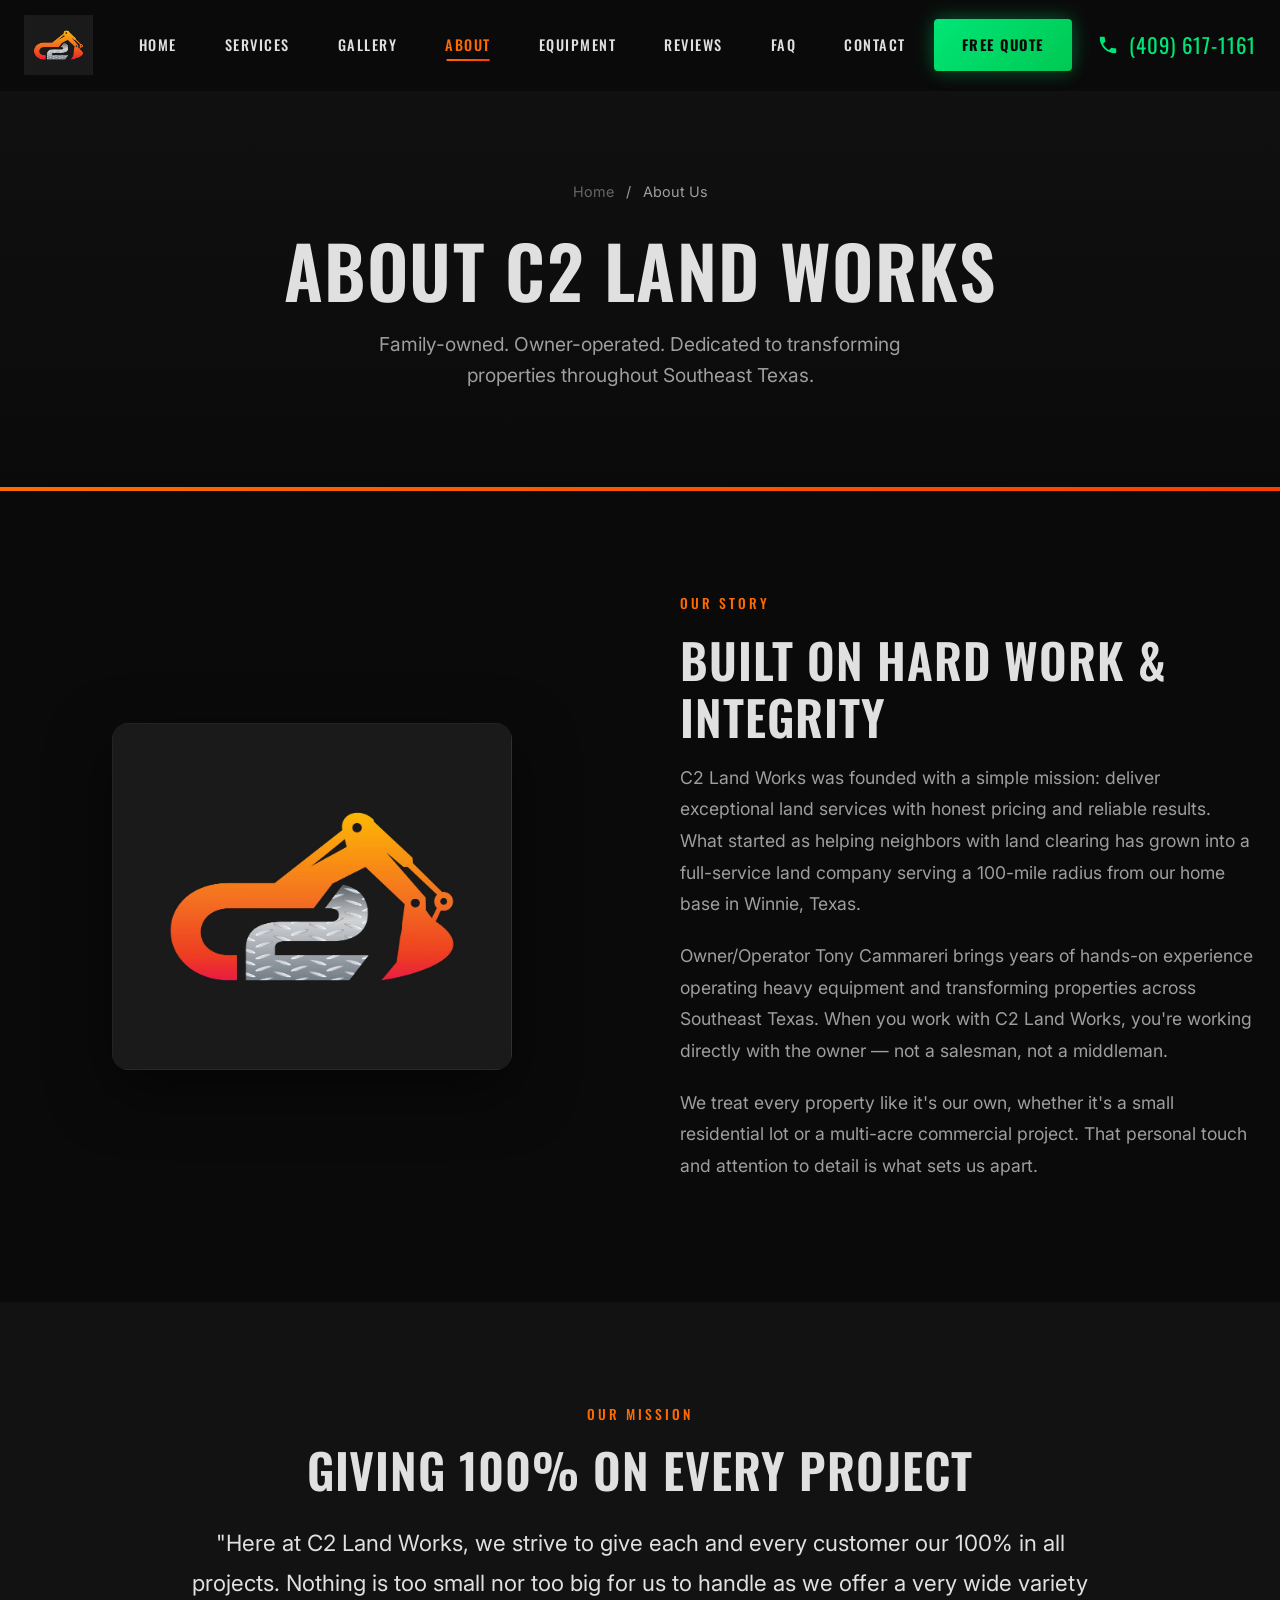
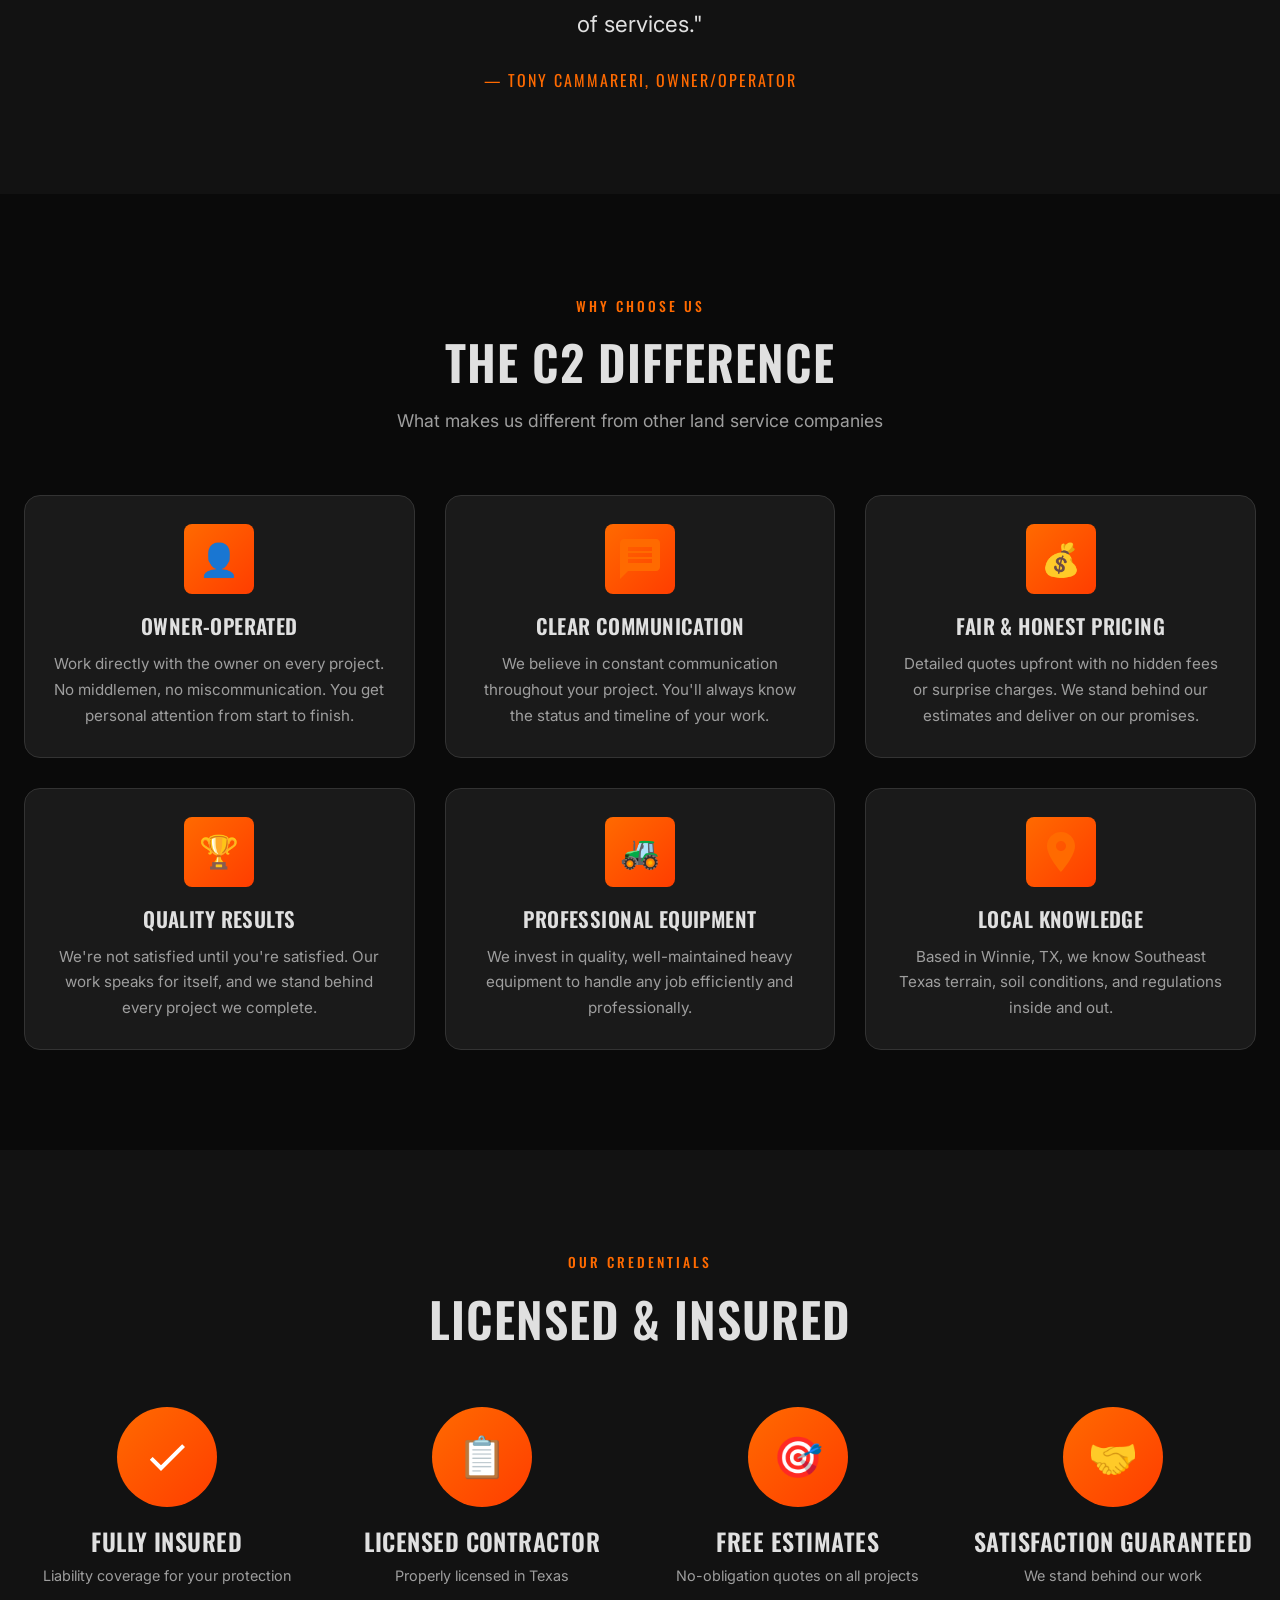
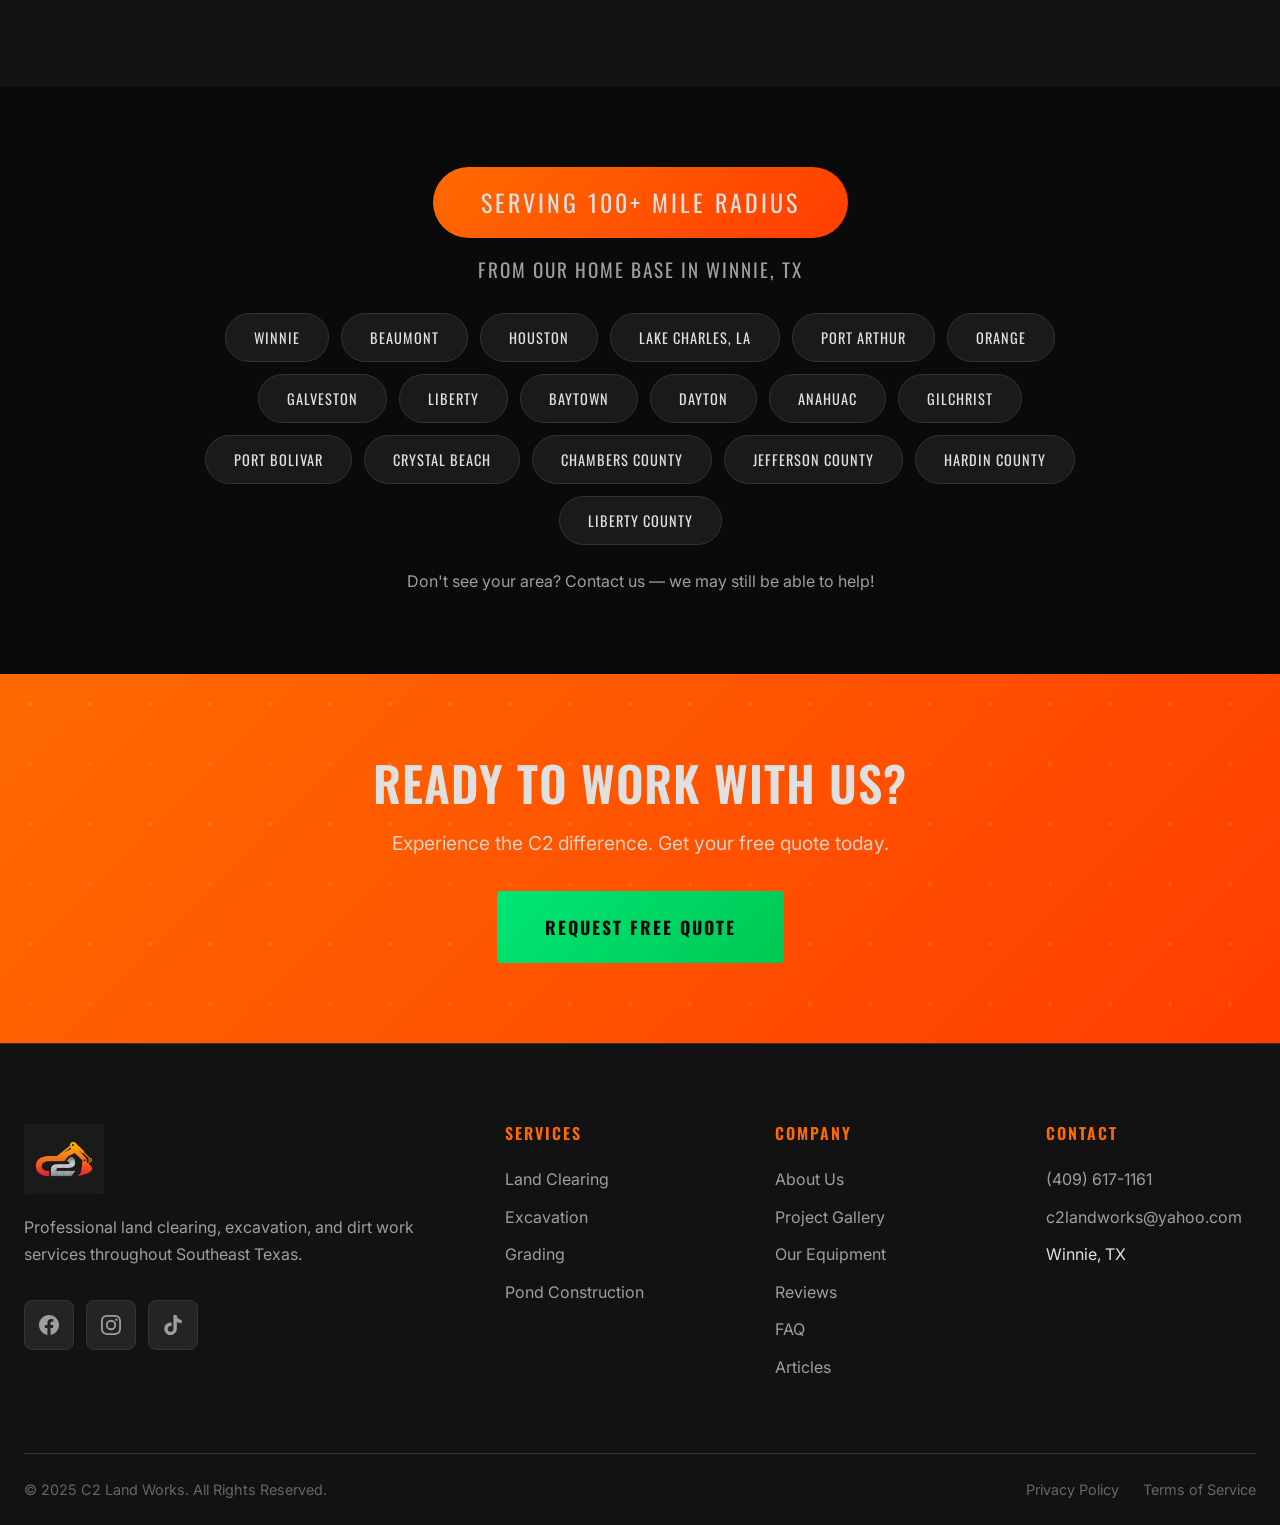
==== about.html @ 99039f7a "Initial commit from C2 Land Works template" ====
<!DOCTYPE html>
<!-- SEO+AEO optimized: 2026-03-23 -->
<html lang="en">
<head>
    <meta charset="UTF-8">
    <meta name="viewport" content="width=device-width, initial-scale=1.0">
    <meta name="description" content="C2 Land Works is a family-owned, owner-operated land clearing and excavation company in Winnie, TX. Founded by Tony Cammareri, we serve Southeast Texas with 15+ years of experience. Licensed, insured, and committed to quality on every project.">
    <meta name="keywords" content="C2 Land Works, about us, land clearing company, Tony Cammareri, Winnie TX, Southeast Texas contractor">
    <title>About Us | C2 Land Works | Southeast Texas Land Clearing</title>
    <link rel="canonical" href="https://c2landworks.com/about.html">

    <!-- Open Graph -->
    <meta property="og:title" content="About C2 Land Works | Owner-Operated Land Clearing">
    <meta property="og:description" content="Family-owned land clearing company in Winnie, TX. Owner Tony Cammareri personally oversees every project across Southeast Texas.">
    <meta property="og:type" content="website">
    <meta property="og:url" content="https://c2landworks.com/about.html">
    <meta property="og:image" content="https://c2landworks.com/images/Branding-Banner.jpg">

    <!-- Twitter Card -->
    <meta name="twitter:card" content="summary_large_image">
    <meta name="twitter:title" content="About C2 Land Works | Owner-Operated Quality">
    <meta name="twitter:description" content="Family-owned land clearing and excavation in Winnie, TX. 15+ years experience serving Southeast Texas.">
    <meta name="twitter:image" content="https://c2landworks.com/images/Branding-Banner.jpg">

    <!-- Sitemap & RSS -->
    <link rel="sitemap" type="application/xml" href="/sitemap.xml">
    <link rel="alternate" type="application/rss+xml" title="C2 Land Works RSS" href="/feed.xml">

    <link rel="preconnect" href="https://fonts.googleapis.com">
    <link rel="preconnect" href="https://fonts.gstatic.com" crossorigin>
    <link href="https://fonts.googleapis.com/css2?family=Inter:wght@400;500;600&family=Oswald:wght@400;500;600;700&display=swap" rel="stylesheet">
    <link rel="stylesheet" href="css/styles.css">

    <!-- Structured Data -->
    <script type="application/ld+json">
    {
        "@context": "https://schema.org",
        "@type": "AboutPage",
        "name": "About C2 Land Works",
        "description": "C2 Land Works is a family-owned, owner-operated land clearing and excavation company based in Winnie, TX, serving Southeast Texas.",
        "mainEntity": {
            "@type": "LocalBusiness",
            "name": "C2 Land Works",
            "founder": {
                "@type": "Person",
                "name": "Tony Cammareri",
                "jobTitle": "Owner/Operator"
            },
            "foundingLocation": {"@type": "Place", "name": "Winnie, TX"},
            "url": "https://c2landworks.com",
            "telephone": "+1-409-617-1161",
            "areaServed": "Southeast Texas",
            "knowsAbout": ["Land Clearing", "Excavation", "Grading", "Pond Construction", "Demolition", "Brush Hogging", "Driveway Construction", "Drainage Solutions"]
        }
    }
    </script>
    <script type="application/ld+json">
    {
        "@context": "https://schema.org",
        "@type": "BreadcrumbList",
        "itemListElement": [
            {"@type": "ListItem", "position": 1, "name": "Home", "item": "https://c2landworks.com/"},
            {"@type": "ListItem", "position": 2, "name": "About", "item": "https://c2landworks.com/about.html"}
        ]
    }
    </script>
</head>
<body>
    <!-- Header -->
    <header class="header" id="header">
        <div class="container">
            <div class="header-inner">
                <a href="index.html" class="logo">
                    <img src="images/Branding-Logo.jpg" alt="C2 Land Works Logo" width="60" height="60" loading="lazy">
                </a>
                <nav class="nav-main" id="navMain">
                    <a href="index.html" class="nav-link">Home</a>
                    <a href="services.html" class="nav-link">Services</a>
                    <a href="gallery.html" class="nav-link">Gallery</a>
                    <a href="about.html" class="nav-link active">About</a>
                    <a href="equipment.html" class="nav-link">Equipment</a>
                    <a href="testimonials.html" class="nav-link">Reviews</a>
                    <a href="faq.html" class="nav-link">FAQ</a>
                    <a href="contact.html" class="nav-link">Contact</a>
                    <a href="quote.html" class="nav-link nav-cta">Free Quote</a>
                </nav>
                <a href="tel:4096171161" class="header-phone">
                    <svg viewBox="0 0 24 24" fill="currentColor"><path d="M6.62 10.79c1.44 2.83 3.76 5.14 6.59 6.59l2.2-2.2c.27-.27.67-.36 1.02-.24 1.12.37 2.33.57 3.57.57.55 0 1 .45 1 1V20c0 .55-.45 1-1 1-9.39 0-17-7.61-17-17 0-.55.45-1 1-1h3.5c.55 0 1 .45 1 1 0 1.25.2 2.45.57 3.57.11.35.03.74-.25 1.02l-2.2 2.2z"/></svg>
                    (409) 617-1161
                </a>
                <button class="mobile-toggle" id="mobileToggle" aria-label="Toggle Menu">
                    <span></span><span></span><span></span>
                </button>
            </div>
        </div>
    </header>

    <!-- Page Hero -->
    <section class="page-hero">
        <div class="container">
            <nav class="breadcrumb">
                <a href="index.html">Home</a>
                <span>/</span>
                <span>About Us</span>
            </nav>
            <h1>ABOUT C2 LAND WORKS</h1>
            <p>Family-owned. Owner-operated. Dedicated to transforming properties throughout Southeast Texas.</p>
        </div>
    </section>

    <!-- Our Story -->
    <section class="section">
        <div class="container">
            <div class="grid grid-2" style="align-items: center; gap: 80px;">
                <div class="fade-in-left">
                    <img src="images/Branding-Logo.jpg" alt="C2 Land Works" loading="lazy" style="border-radius: 16px; box-shadow: 0 20px 60px rgba(0,0,0,0.5); max-width: 400px; margin: 0 auto; display: block;">
                </div>
                
                <div class="fade-in-right">
                    <span class="section-label">Our Story</span>
                    <h2 class="section-title">BUILT ON HARD WORK & INTEGRITY</h2>
                    
                    <p style="color: var(--text-muted); margin-bottom: 20px; font-size: 1.1rem; line-height: 1.8;">
                        C2 Land Works was founded with a simple mission: deliver exceptional land services with honest pricing and reliable results. What started as helping neighbors with land clearing has grown into a full-service land company serving a 100-mile radius from our home base in Winnie, Texas.
                    </p>
                    
                    <p style="color: var(--text-muted); margin-bottom: 20px; font-size: 1.1rem; line-height: 1.8;">
                        Owner/Operator Tony Cammareri brings years of hands-on experience operating heavy equipment and transforming properties across Southeast Texas. When you work with C2 Land Works, you're working directly with the owner — not a salesman, not a middleman.
                    </p>
                    
                    <p style="color: var(--text-muted); margin-bottom: 20px; font-size: 1.1rem; line-height: 1.8;">
                        We treat every property like it's our own, whether it's a small residential lot or a multi-acre commercial project. That personal touch and attention to detail is what sets us apart.
                    </p>
                </div>
            </div>
        </div>
    </section>

    <!-- Mission Statement -->
    <section class="section section-dark">
        <div class="container">
            <div class="text-center" style="max-width: 900px; margin: 0 auto;">
                <span class="section-label">Our Mission</span>
                <h2 class="section-title">GIVING 100% ON EVERY PROJECT</h2>
                <p style="font-size: 1.4rem; color: var(--text-light); line-height: 1.8; margin-top: 24px;">
                    "Here at C2 Land Works, we strive to give each and every customer our 100% in all projects. Nothing is too small nor too big for us to handle as we offer a very wide variety of services."
                </p>
                <p style="color: var(--primary); font-family: 'Oswald', sans-serif; letter-spacing: 2px; margin-top: 24px;">
                    — TONY CAMMARERI, OWNER/OPERATOR
                </p>
            </div>
        </div>
    </section>

    <!-- Why Choose Us -->
    <section class="section">
        <div class="container">
            <div class="section-header">
                <span class="section-label">Why Choose Us</span>
                <h2 class="section-title">THE C2 DIFFERENCE</h2>
                <p class="section-subtitle">What makes us different from other land service companies</p>
            </div>
            
            <div class="grid grid-3">
                <div class="card fade-in">
                    <div class="card-body text-center">
                        <div class="card-icon" style="margin: 0 auto 20px;">👤</div>
                        <h3 class="card-title">Owner-Operated</h3>
                        <p class="card-text">Work directly with the owner on every project. No middlemen, no miscommunication. You get personal attention from start to finish.</p>
                    </div>
                </div>
                
                <div class="card fade-in">
                    <div class="card-body text-center">
                        <div class="card-icon" style="margin: 0 auto 20px;" aria-hidden="true"><svg viewBox="0 0 24 24" fill="var(--primary)" width="48" height="48"><path d="M20 2H4c-1.1 0-1.99.9-1.99 2L2 22l4-4h14c1.1 0 2-.9 2-2V4c0-1.1-.9-2-2-2zm-2 12H6v-2h12v2zm0-3H6V9h12v2zm0-3H6V6h12v2z"/></svg></div>
                        <h3 class="card-title">Clear Communication</h3>
                        <p class="card-text">We believe in constant communication throughout your project. You'll always know the status and timeline of your work.</p>
                    </div>
                </div>
                
                <div class="card fade-in">
                    <div class="card-body text-center">
                        <div class="card-icon" style="margin: 0 auto 20px;">💰</div>
                        <h3 class="card-title">Fair & Honest Pricing</h3>
                        <p class="card-text">Detailed quotes upfront with no hidden fees or surprise charges. We stand behind our estimates and deliver on our promises.</p>
                    </div>
                </div>
                
                <div class="card fade-in">
                    <div class="card-body text-center">
                        <div class="card-icon" style="margin: 0 auto 20px;">🏆</div>
                        <h3 class="card-title">Quality Results</h3>
                        <p class="card-text">We're not satisfied until you're satisfied. Our work speaks for itself, and we stand behind every project we complete.</p>
                    </div>
                </div>
                
                <div class="card fade-in">
                    <div class="card-body text-center">
                        <div class="card-icon" style="margin: 0 auto 20px;">🚜</div>
                        <h3 class="card-title">Professional Equipment</h3>
                        <p class="card-text">We invest in quality, well-maintained heavy equipment to handle any job efficiently and professionally.</p>
                    </div>
                </div>
                
                <div class="card fade-in">
                    <div class="card-body text-center">
                        <div class="card-icon" style="margin: 0 auto 20px;" aria-hidden="true"><svg viewBox="0 0 24 24" fill="var(--primary)" width="48" height="48"><path d="M12 2C8.13 2 5 5.13 5 9c0 5.25 7 13 7 13s7-7.75 7-13c0-3.87-3.13-7-7-7zm0 9.5c-1.38 0-2.5-1.12-2.5-2.5s1.12-2.5 2.5-2.5 2.5 1.12 2.5 2.5-1.12 2.5-2.5 2.5z"/></svg></div>
                        <h3 class="card-title">Local Knowledge</h3>
                        <p class="card-text">Based in Winnie, TX, we know Southeast Texas terrain, soil conditions, and regulations inside and out.</p>
                    </div>
                </div>
            </div>
        </div>
    </section>

    <!-- Credentials -->
    <section class="section section-dark">
        <div class="container">
            <div class="section-header">
                <span class="section-label">Our Credentials</span>
                <h2 class="section-title">LICENSED & INSURED</h2>
            </div>
            
            <div class="grid grid-4 text-center">
                <div class="fade-in">
                    <div style="width: 100px; height: 100px; background: var(--gradient-primary); border-radius: 50%; display: flex; align-items: center; justify-content: center; margin: 0 auto 20px;" aria-hidden="true"><svg viewBox="0 0 24 24" fill="white" width="48" height="48"><path d="M9 16.17L4.83 12l-1.42 1.41L9 19 21 7l-1.41-1.41z"/></svg></div>
                    <h4 style="margin-bottom: 8px;">Fully Insured</h4>
                    <p style="color: var(--text-muted); font-size: 0.9rem;">Liability coverage for your protection</p>
                </div>
                
                <div class="fade-in">
                    <div style="width: 100px; height: 100px; background: var(--gradient-primary); border-radius: 50%; display: flex; align-items: center; justify-content: center; font-size: 2.5rem; margin: 0 auto 20px;">📋</div>
                    <h4 style="margin-bottom: 8px;">Licensed Contractor</h4>
                    <p style="color: var(--text-muted); font-size: 0.9rem;">Properly licensed in Texas</p>
                </div>
                
                <div class="fade-in">
                    <div style="width: 100px; height: 100px; background: var(--gradient-primary); border-radius: 50%; display: flex; align-items: center; justify-content: center; font-size: 2.5rem; margin: 0 auto 20px;">🎯</div>
                    <h4 style="margin-bottom: 8px;">Free Estimates</h4>
                    <p style="color: var(--text-muted); font-size: 0.9rem;">No-obligation quotes on all projects</p>
                </div>
                
                <div class="fade-in">
                    <div style="width: 100px; height: 100px; background: var(--gradient-primary); border-radius: 50%; display: flex; align-items: center; justify-content: center; font-size: 2.5rem; margin: 0 auto 20px;">🤝</div>
                    <h4 style="margin-bottom: 8px;">Satisfaction Guaranteed</h4>
                    <p style="color: var(--text-muted); font-size: 0.9rem;">We stand behind our work</p>
                </div>
            </div>
        </div>
    </section>

    <!-- Service Area -->
    <section class="service-area">
        <div class="container">
            <div class="service-area-badge">SERVING 100+ MILE RADIUS</div>
            <h3>From Our Home Base in Winnie, TX</h3>
            <div class="city-tags">
                <span class="city-tag">Winnie</span>
                <span class="city-tag">Beaumont</span>
                <span class="city-tag">Houston</span>
                <span class="city-tag">Lake Charles, LA</span>
                <span class="city-tag">Port Arthur</span>
                <span class="city-tag">Orange</span>
                <span class="city-tag">Galveston</span>
                <span class="city-tag">Liberty</span>
                <span class="city-tag">Baytown</span>
                <span class="city-tag">Dayton</span>
                <span class="city-tag">Anahuac</span>
                <span class="city-tag">Gilchrist</span>
                <span class="city-tag">Port Bolivar</span>
                <span class="city-tag">Crystal Beach</span>
                <span class="city-tag">Chambers County</span>
                <span class="city-tag">Jefferson County</span>
                <span class="city-tag">Hardin County</span>
                <span class="city-tag">Liberty County</span>
            </div>
            <p style="color: var(--text-muted); margin-top: 24px;">Don't see your area? Contact us — we may still be able to help!</p>
        </div>
    </section>

    <!-- CTA -->
    <section class="cta-banner">
        <div class="container">
            <h2>READY TO WORK WITH US?</h2>
            <p>Experience the C2 difference. Get your free quote today.</p>
            <a href="quote.html" class="btn btn-white btn-lg">Request Free Quote</a>
        </div>
    </section>

    <!-- Footer -->
    <footer class="footer">
        <div class="container">
            <div class="footer-grid">
                <div class="footer-brand">
                    <img src="images/Branding-Logo.jpg" alt="C2 Land Works" width="80" height="80" loading="lazy">
                    <p>Professional land clearing, excavation, and dirt work services throughout Southeast Texas.</p>
                    <div class="social-links">
                        <a href="https://www.facebook.com/share/17hRgEEhxG/" target="_blank" rel="noopener noreferrer" class="social-link" aria-label="Facebook"><svg viewBox="0 0 24 24" fill="currentColor" width="20" height="20"><path d="M24 12.073c0-6.627-5.373-12-12-12s-12 5.373-12 12c0 5.99 4.388 10.954 10.125 11.854v-8.385H7.078v-3.47h3.047V9.43c0-3.007 1.792-4.669 4.533-4.669 1.312 0 2.686.235 2.686.235v2.953H15.83c-1.491 0-1.956.925-1.956 1.874v2.25h3.328l-.532 3.47h-2.796v8.385C19.612 23.027 24 18.062 24 12.073z"/></svg></a>
                        <a href="https://www.instagram.com/c2landworks" target="_blank" rel="noopener noreferrer" class="social-link" aria-label="Instagram"><svg viewBox="0 0 24 24" fill="currentColor" width="20" height="20"><path d="M12 2.163c3.204 0 3.584.012 4.85.07 3.252.148 4.771 1.691 4.919 4.919.058 1.265.069 1.645.069 4.849 0 3.205-.012 3.584-.069 4.849-.149 3.225-1.664 4.771-4.919 4.919-1.266.058-1.644.07-4.85.07-3.204 0-3.584-.012-4.849-.07-3.26-.149-4.771-1.699-4.919-4.92-.058-1.265-.07-1.644-.07-4.849 0-3.204.013-3.583.07-4.849.149-3.227 1.664-4.771 4.919-4.919 1.266-.057 1.645-.069 4.849-.069zM12 0C8.741 0 8.333.014 7.053.072 2.695.272.273 2.69.073 7.052.014 8.333 0 8.741 0 12c0 3.259.014 3.668.072 4.948.2 4.358 2.618 6.78 6.98 6.98C8.333 23.986 8.741 24 12 24c3.259 0 3.668-.014 4.948-.072 4.354-.2 6.782-2.618 6.979-6.98.059-1.28.073-1.689.073-4.948 0-3.259-.014-3.667-.072-4.947-.196-4.354-2.617-6.78-6.979-6.98C15.668.014 15.259 0 12 0zm0 5.838a6.162 6.162 0 100 12.324 6.162 6.162 0 000-12.324zM12 16a4 4 0 110-8 4 4 0 010 8zm6.406-11.845a1.44 1.44 0 100 2.881 1.44 1.44 0 000-2.881z"/></svg></a>
                        <a href="https://www.tiktok.com/@c2landworks" target="_blank" rel="noopener noreferrer" class="social-link" aria-label="TikTok"><svg viewBox="0 0 24 24" fill="currentColor" width="20" height="20"><path d="M12.525.02c1.31-.02 2.61-.01 3.91-.02.08 1.53.63 3.09 1.75 4.17 1.12 1.11 2.7 1.62 4.24 1.79v4.03c-1.44-.05-2.89-.35-4.2-.97-.57-.26-1.1-.59-1.62-.93-.01 2.92.01 5.84-.02 8.75-.08 1.4-.54 2.79-1.35 3.94-1.31 1.92-3.58 3.17-5.91 3.21-1.43.08-2.86-.31-4.08-1.03-2.02-1.19-3.44-3.37-3.65-5.71-.02-.5-.03-1-.01-1.49.18-1.9 1.12-3.72 2.58-4.96 1.66-1.44 3.98-2.13 6.15-1.72.02 1.48-.04 2.96-.04 4.44-.99-.32-2.15-.23-3.02.37-.63.41-1.11 1.04-1.36 1.75-.21.51-.15 1.07-.14 1.61.24 1.64 1.82 3.02 3.5 2.87 1.12-.01 2.19-.66 2.77-1.61.19-.33.4-.67.41-1.06.1-1.79.06-3.57.07-5.36.01-4.03-.01-8.05.02-12.07z"/></svg></a>
                    </div>
                </div>
                <div>
                    <h4 class="footer-title">Services</h4>
                    <ul class="footer-links">
                        <li><a href="services.html#land-clearing">Land Clearing</a></li>
                        <li><a href="services.html#excavation">Excavation</a></li>
                        <li><a href="services.html#grading">Grading</a></li>
                        <li><a href="services.html#ponds">Pond Construction</a></li>
                    </ul>
                </div>
                <div>
                    <h4 class="footer-title">Company</h4>
                    <ul class="footer-links">
                        <li><a href="about.html">About Us</a></li>
                        <li><a href="gallery.html">Project Gallery</a></li>
                        <li><a href="equipment.html">Our Equipment</a></li>
                        <li><a href="testimonials.html">Reviews</a></li>
                        <li><a href="faq.html">FAQ</a></li>
                        <li><a href="articles.html">Articles</a></li>
                    </ul>
                </div>
                <div>
                    <h4 class="footer-title">Contact</h4>
                    <ul class="footer-links">
                        <li><a href="tel:4096171161">(409) 617-1161</a></li>
                        <li><a href="mailto:c2landworks@yahoo.com">c2landworks@yahoo.com</a></li>
                        <li>Winnie, TX</li>
                    </ul>
                </div>
            </div>
            <div class="footer-bottom">
                <p class="footer-copyright">© 2025 C2 Land Works. All Rights Reserved.</p>
                <div class="footer-legal">
                    <a href="privacy.html">Privacy Policy</a>
                    <a href="terms.html">Terms of Service</a>
                </div>
            </div>
        </div>
    </footer>

    <script src="js/main.js"></script>
</body>
</html>
---- css/styles.css ----
/* C2 Land Works - Professional Stylesheet */
/* ========================================= */

:root {
    --primary: #ff6a00;
    --primary-dark: #e55d00;
    --primary-light: #ff8533;
    --secondary: #ff3d00;
    --accent: #00e676;
    --dark-900: #0a0a0a;
    --dark-800: #121212;
    --dark-700: #1a1a1a;
    --dark-600: #242424;
    --dark-500: #2d2d2d;
    --dark-400: #3d3d3d;
    --dark-300: #4d4d4d;
    --border: #333;
    --text-white: #ffffff;
    --text-light: #e0e0e0;
    --text-muted: #9e9e9e;
    --text-dim: #666;
    --gradient-primary: linear-gradient(135deg, var(--primary) 0%, var(--secondary) 100%);
    --gradient-dark: linear-gradient(180deg, var(--dark-800) 0%, var(--dark-900) 100%);
    --shadow-sm: 0 2px 8px rgba(0,0,0,0.3);
    --shadow-md: 0 4px 20px rgba(0,0,0,0.4);
    --shadow-lg: 0 8px 40px rgba(0,0,0,0.5);
    --shadow-glow: 0 0 30px rgba(255,106,0,0.3);
    --shadow-header: 0 4px 30px rgba(0,0,0,0.5), 0 1px 3px rgba(0,0,0,0.3);
    --radius-sm: 4px;
    --radius-md: 8px;
    --radius-lg: 16px;
    --radius-xl: 24px;
    --transition: all 0.3s cubic-bezier(0.4, 0, 0.2, 1);
    /* Header dimensions */
    --header-height: 90px;
    --header-height-mobile: 70px;
}

*, *::before, *::after {
    margin: 0;
    padding: 0;
    box-sizing: border-box;
}

html {
    scroll-behavior: smooth;
    font-size: 16px;
}

body {
    font-family: 'Inter', -apple-system, BlinkMacSystemFont, sans-serif;
    background: var(--dark-900);
    color: var(--text-light);
    line-height: 1.6;
    overflow-x: hidden;
    -webkit-font-smoothing: antialiased;
}

a {
    color: inherit;
    text-decoration: none;
    transition: var(--transition);
}

img {
    max-width: 100%;
    height: auto;
    display: block;
}

ul, ol {
    list-style: none;
}

/* Typography */
h1, h2, h3, h4, h5, h6 {
    font-family: 'Oswald', sans-serif;
    font-weight: 600;
    line-height: 1.2;
    text-transform: uppercase;
    letter-spacing: 0.02em;
}

h1 { font-size: clamp(2.5rem, 6vw, 4.5rem); }
h2 { font-size: clamp(2rem, 4vw, 3rem); }
h3 { font-size: clamp(1.5rem, 3vw, 2rem); }
h4 { font-size: clamp(1.25rem, 2vw, 1.5rem); }

.text-gradient {
    background: var(--gradient-primary);
    -webkit-background-clip: text;
    -webkit-text-fill-color: transparent;
    background-clip: text;
}

/* Container */
.container {
    width: 100%;
    max-width: 1400px;
    margin: 0 auto;
    padding: 0 24px;
}

.container-sm { max-width: 900px; }
.container-lg { max-width: 1600px; }

/* ===================== */
/* HEADER & NAVIGATION   */
/* ===================== */

.header {
    position: fixed;
    top: 0;
    left: 0;
    right: 0;
    z-index: 1000;
    background: rgba(10, 10, 10, 0.85);
    backdrop-filter: blur(20px);
    -webkit-backdrop-filter: blur(20px);
    border-bottom: 1px solid transparent;
    transition: background 0.3s ease,
                box-shadow 0.3s ease,
                border-color 0.3s ease,
                transform 0.3s ease;
    will-change: background, box-shadow, transform;
}

/* Scrolled state - more opaque with shadow */
.header.scrolled {
    background: rgba(10, 10, 10, 0.98);
    box-shadow: var(--shadow-header);
    border-bottom-color: var(--border);
}

/* Optional: Hide header on scroll down, show on scroll up */
.header.header-hidden {
    transform: translateY(-100%);
}

.header-inner {
    display: flex;
    align-items: center;
    justify-content: space-between;
    height: var(--header-height);
}

.logo {
    display: flex;
    align-items: center;
    gap: 12px;
}

.logo img {
    height: 60px;
    width: auto;
}

.logo-text {
    font-family: 'Oswald', sans-serif;
    font-size: 1.5rem;
    font-weight: 700;
    letter-spacing: 2px;
}

.nav-main {
    display: flex;
    align-items: center;
    gap: 8px;
}

.nav-link {
    font-family: 'Oswald', sans-serif;
    font-size: 0.9rem;
    font-weight: 500;
    letter-spacing: 1.5px;
    text-transform: uppercase;
    padding: 12px 20px;
    border-radius: var(--radius-sm);
    position: relative;
    color: var(--text-light);
}

.nav-link::after {
    content: '';
    position: absolute;
    bottom: 8px;
    left: 50%;
    width: 0;
    height: 2px;
    background: var(--gradient-primary);
    transition: var(--transition);
    transform: translateX(-50%);
}

.nav-link:hover, .nav-link.active {
    color: var(--primary);
}

.nav-link:hover::after, .nav-link.active::after {
    width: 50%;
}

.nav-cta {
    background: var(--gradient-primary);
    color: white !important;
    padding: 14px 28px;
    border-radius: var(--radius-sm);
    font-weight: 600;
    box-shadow: var(--shadow-glow);
}

.nav-cta::after { display: none; }

.nav-cta:hover {
    transform: translateY(-2px);
    box-shadow: 0 6px 30px rgba(255,106,0,0.5);
}

.header-phone {
    display: flex;
    align-items: center;
    gap: 10px;
    font-family: 'Oswald', sans-serif;
    font-size: 1.3rem;
    letter-spacing: 1px;
    color: var(--accent);
}

.header-phone svg {
    width: 22px;
    height: 22px;
}

/* Mobile Menu */
.mobile-toggle {
    display: none;
    flex-direction: column;
    gap: 6px;
    padding: 10px;
    background: none;
    border: none;
    cursor: pointer;
}

.mobile-toggle span {
    width: 28px;
    height: 3px;
    background: var(--primary);
    border-radius: 2px;
    transition: var(--transition);
}

.mobile-toggle.active span:nth-child(1) {
    transform: rotate(45deg) translate(6px, 6px);
}

.mobile-toggle.active span:nth-child(2) {
    opacity: 0;
}

.mobile-toggle.active span:nth-child(3) {
    transform: rotate(-45deg) translate(6px, -6px);
}

/* ===================== */
/* BUTTONS               */
/* ===================== */

.btn {
    display: inline-flex;
    align-items: center;
    justify-content: center;
    gap: 10px;
    font-family: 'Oswald', sans-serif;
    font-size: 1rem;
    font-weight: 600;
    letter-spacing: 2px;
    text-transform: uppercase;
    padding: 18px 36px;
    border: none;
    border-radius: var(--radius-sm);
    cursor: pointer;
    transition: var(--transition);
    white-space: nowrap;
}

.btn-primary {
    background: var(--gradient-primary);
    color: white;
    box-shadow: var(--shadow-glow);
}

.btn-primary:hover {
    transform: translateY(-3px);
    box-shadow: 0 8px 40px rgba(255,106,0,0.5);
}

.btn-secondary {
    background: transparent;
    color: var(--text-white);
    border: 2px solid var(--dark-400);
}

.btn-secondary:hover {
    background: var(--dark-600);
    border-color: var(--dark-300);
}

.btn-outline {
    background: transparent;
    color: var(--primary);
    border: 2px solid var(--primary);
}

.btn-outline:hover {
    background: var(--primary);
    color: white;
}

.btn-white {
    background: white;
    color: var(--primary);
}

.btn-white:hover {
    background: var(--dark-900);
    color: white;
}

.btn-lg {
    padding: 22px 48px;
    font-size: 1.1rem;
}

.btn-sm {
    padding: 12px 24px;
    font-size: 0.85rem;
}

.btn-icon {
    width: 50px;
    height: 50px;
    padding: 0;
    border-radius: 50%;
}

/* ===================== */
/* HERO SECTIONS         */
/* ===================== */

.hero {
    position: relative;
    min-height: 100vh;
    display: flex;
    align-items: center;
    /* Account for fixed header: header height + extra padding */
    padding: calc(var(--header-height) + 30px) 0 80px;
    overflow: hidden;
}

.hero-bg {
    position: absolute;
    inset: 0;
    z-index: -2;
}

.hero-bg img {
    width: 100%;
    height: 100%;
    object-fit: cover;
}

.hero-overlay {
    position: absolute;
    inset: 0;
    background: linear-gradient(135deg, rgba(0,0,0,0.85) 0%, rgba(0,0,0,0.6) 50%, rgba(0,0,0,0.8) 100%);
    z-index: -1;
}

.hero-glow {
    position: absolute;
    width: 600px;
    height: 600px;
    border-radius: 50%;
    filter: blur(150px);
    opacity: 0.15;
    z-index: -1;
}

.hero-glow-1 {
    background: var(--primary);
    top: -200px;
    left: -200px;
}

.hero-glow-2 {
    background: var(--secondary);
    bottom: -200px;
    right: -200px;
}

.hero-content {
    display: grid;
    grid-template-columns: 1fr 1fr;
    gap: 80px;
    align-items: center;
}

.hero-content h1,
.hero-content p,
.hero-content .hero-badge,
.hero-content .hero-text {
    text-shadow: 0 2px 8px rgba(0,0,0,0.8);
}

/* Text background box for mobile readability */
@media (max-width: 768px) {
    .hero-content {
        background: rgba(0, 0, 0, 0.75);
        padding: 32px 24px;
        border-radius: 12px;
        backdrop-filter: blur(8px);
        -webkit-backdrop-filter: blur(8px);
    }
}

.hero-badge {
    display: inline-flex;
    align-items: center;
    gap: 10px;
    background: rgba(255,255,255,0.05);
    border: 1px solid var(--border);
    padding: 10px 20px;
    border-radius: 50px;
    margin-bottom: 24px;
    font-size: 0.9rem;
}

.hero-badge-dot {
    width: 8px;
    height: 8px;
    background: var(--accent);
    border-radius: 50%;
    animation: pulse 2s infinite;
}

@keyframes pulse {
    0%, 100% { opacity: 1; box-shadow: 0 0 0 0 rgba(0,230,118,0.4); }
    50% { opacity: 0.8; box-shadow: 0 0 0 10px rgba(0,230,118,0); }
}

.hero-title {
    margin-bottom: 24px;
}

.hero-subtitle {
    font-family: 'Oswald', sans-serif;
    font-size: 1.3rem;
    color: var(--text-muted);
    letter-spacing: 3px;
    text-transform: uppercase;
    margin-bottom: 24px;
}

.hero-text {
    font-size: 1.2rem;
    color: var(--text-muted);
    margin-bottom: 40px;
    max-width: 540px;
}

.hero-ctas {
    display: flex;
    gap: 16px;
    flex-wrap: wrap;
}

.hero-stats {
    display: grid;
    grid-template-columns: repeat(3, 1fr);
    gap: 24px;
    background: rgba(0,0,0,0.6);
    backdrop-filter: blur(10px);
    border: 1px solid var(--border);
    border-radius: var(--radius-lg);
    padding: 40px;
}

.stat-item {
    text-align: center;
}

.stat-number {
    font-family: 'Oswald', sans-serif;
    font-size: 3.5rem;
    font-weight: 700;
    background: var(--gradient-primary);
    -webkit-background-clip: text;
    -webkit-text-fill-color: transparent;
    background-clip: text;
    line-height: 1;
    margin-bottom: 8px;
}

.stat-label {
    font-family: 'Oswald', sans-serif;
    font-size: 0.85rem;
    letter-spacing: 2px;
    text-transform: uppercase;
    color: var(--text-muted);
}

/* Page Hero (shorter) */
.page-hero {
    /* Account for fixed header: header height + generous padding */
    padding: calc(var(--header-height) + 90px) 0 100px;
    text-align: center;
    background: var(--gradient-dark);
    position: relative;
}

.page-hero::after {
    content: '';
    position: absolute;
    bottom: 0;
    left: 0;
    right: 0;
    height: 4px;
    background: var(--gradient-primary);
}

.page-hero h1 {
    margin-bottom: 16px;
}

.page-hero p {
    font-size: 1.2rem;
    color: var(--text-muted);
    max-width: 600px;
    margin: 0 auto;
}

.breadcrumb {
    display: flex;
    align-items: center;
    justify-content: center;
    gap: 12px;
    margin-bottom: 24px;
    font-size: 0.9rem;
    color: var(--text-dim);
}

.breadcrumb a:hover {
    color: var(--primary);
}

.breadcrumb span {
    color: var(--text-muted);
}

/* ===================== */
/* SECTIONS              */
/* ===================== */

.section {
    padding: 100px 0;
    position: relative;
}

.section-dark {
    background: var(--dark-800);
}

.section-darker {
    background: var(--dark-900);
}

.section-header {
    text-align: center;
    margin-bottom: 60px;
}

.section-label {
    display: inline-block;
    font-family: 'Oswald', sans-serif;
    font-size: 0.85rem;
    font-weight: 500;
    letter-spacing: 3px;
    text-transform: uppercase;
    color: var(--primary);
    margin-bottom: 16px;
}

.section-title {
    margin-bottom: 16px;
}

.section-subtitle {
    font-size: 1.1rem;
    color: var(--text-muted);
    max-width: 600px;
    margin: 0 auto;
}

/* ===================== */
/* CARDS                 */
/* ===================== */

.card {
    background: var(--dark-700);
    border: 1px solid var(--border);
    border-radius: var(--radius-lg);
    overflow: hidden;
    transition: var(--transition);
}

.card:hover {
    transform: translateY(-8px);
    box-shadow: var(--shadow-lg);
    border-color: var(--primary);
}

.card-image {
    position: relative;
    aspect-ratio: 16/10;
    overflow: hidden;
}

.card-image img {
    width: 100%;
    height: 100%;
    object-fit: cover;
    transition: transform 0.5s ease;
}

.card:hover .card-image img {
    transform: scale(1.1);
}

.card-body {
    padding: 28px;
}

.card-icon {
    width: 70px;
    height: 70px;
    background: var(--gradient-primary);
    border-radius: var(--radius-md);
    display: flex;
    align-items: center;
    justify-content: center;
    font-size: 2rem;
    margin-bottom: 20px;
}

.card-title {
    font-size: 1.3rem;
    margin-bottom: 12px;
}

.card-text {
    color: var(--text-muted);
    font-size: 0.95rem;
    line-height: 1.7;
}

.card-tags {
    display: flex;
    flex-wrap: wrap;
    gap: 8px;
    margin-top: 20px;
}

.tag {
    background: rgba(255,106,0,0.1);
    color: var(--primary);
    padding: 6px 14px;
    border-radius: var(--radius-sm);
    font-size: 0.8rem;
    font-weight: 500;
}

/* Service Cards */
.service-card {
    position: relative;
}

.service-card::before {
    content: '';
    position: absolute;
    top: 0;
    left: 0;
    right: 0;
    height: 4px;
    background: var(--gradient-primary);
    transform: scaleX(0);
    transition: transform 0.4s ease;
}

.service-card:hover::before {
    transform: scaleX(1);
}

/* ===================== */
/* GRIDS                 */
/* ===================== */

.grid {
    display: grid;
    gap: 30px;
}

.grid-2 { grid-template-columns: repeat(2, 1fr); }
.grid-3 { grid-template-columns: repeat(3, 1fr); }
.grid-4 { grid-template-columns: repeat(4, 1fr); }

.grid-auto {
    grid-template-columns: repeat(auto-fit, minmax(350px, 1fr));
}

/* ===================== */
/* GALLERY               */
/* ===================== */

.gallery-grid {
    display: grid;
    grid-template-columns: repeat(auto-fit, minmax(300px, 1fr));
    gap: 20px;
}

.gallery-item {
    position: relative;
    aspect-ratio: 4/3;
    border-radius: var(--radius-md);
    overflow: hidden;
    cursor: pointer;
}

.gallery-item img {
    width: 100%;
    height: 100%;
    object-fit: cover;
    transition: transform 0.5s ease;
}

.gallery-item:hover img {
    transform: scale(1.1);
}

.gallery-overlay {
    position: absolute;
    inset: 0;
    background: linear-gradient(to top, rgba(0,0,0,0.9) 0%, transparent 60%);
    display: flex;
    flex-direction: column;
    justify-content: flex-end;
    padding: 24px;
    opacity: 0;
    transition: var(--transition);
}

.gallery-item:hover .gallery-overlay {
    opacity: 1;
}

.gallery-title {
    font-family: 'Oswald', sans-serif;
    font-size: 1.2rem;
    letter-spacing: 1px;
}

.gallery-category {
    font-size: 0.85rem;
    color: var(--primary);
}

/* Filter Tabs */
.filter-tabs {
    display: flex;
    justify-content: center;
    gap: 12px;
    margin-bottom: 40px;
    flex-wrap: wrap;
}

.filter-tab {
    font-family: 'Oswald', sans-serif;
    font-size: 0.9rem;
    letter-spacing: 1px;
    text-transform: uppercase;
    padding: 12px 28px;
    background: var(--dark-700);
    border: 1px solid var(--border);
    border-radius: var(--radius-sm);
    color: var(--text-muted);
    cursor: pointer;
    transition: var(--transition);
}

.filter-tab:hover, .filter-tab.active {
    background: var(--gradient-primary);
    border-color: transparent;
    color: white;
}

/* Before/After Slider */
.comparison-container {
    max-width: 900px;
    margin: 0 auto;
}

.comparison-slider {
    position: relative;
    border-radius: var(--radius-lg);
    overflow: hidden;
    box-shadow: var(--shadow-lg);
    cursor: ew-resize;
}

.comparison-slider img {
    width: 100%;
    display: block;
}

.comparison-after {
    position: absolute;
    top: 0;
    left: 0;
    width: 100%;
    height: 100%;
    overflow: hidden;
    clip-path: inset(0 50% 0 0);
}

.comparison-after img {
    width: 100%;
    height: 100%;
    object-fit: cover;
}

.comparison-handle {
    position: absolute;
    top: 0;
    left: 50%;
    width: 4px;
    height: 100%;
    background: var(--primary);
    transform: translateX(-50%);
    cursor: ew-resize;
}

.comparison-handle::before {
    content: '◄ ►';
    position: absolute;
    top: 50%;
    left: 50%;
    transform: translate(-50%, -50%);
    width: 60px;
    height: 60px;
    background: var(--primary);
    border-radius: 50%;
    display: flex;
    align-items: center;
    justify-content: center;
    font-size: 0.9rem;
    letter-spacing: -3px;
    color: white;
    box-shadow: var(--shadow-glow);
}

.comparison-labels {
    position: absolute;
    bottom: 20px;
    left: 20px;
    right: 20px;
    display: flex;
    justify-content: space-between;
    pointer-events: none;
}

.comparison-label {
    background: rgba(0,0,0,0.8);
    padding: 8px 20px;
    border-radius: var(--radius-sm);
    font-family: 'Oswald', sans-serif;
    letter-spacing: 2px;
    text-transform: uppercase;
    font-size: 0.85rem;
}

/* ===================== */
/* TESTIMONIALS          */
/* ===================== */

.testimonial-card {
    background: var(--dark-700);
    border: 1px solid var(--border);
    border-radius: var(--radius-lg);
    padding: 40px;
    position: relative;
}

.testimonial-card::before {
    content: '"';
    position: absolute;
    top: 20px;
    right: 30px;
    font-family: Georgia, serif;
    font-size: 8rem;
    color: var(--primary);
    opacity: 0.1;
    line-height: 1;
}

.testimonial-stars {
    display: flex;
    gap: 4px;
    margin-bottom: 20px;
}

.testimonial-stars svg {
    width: 20px;
    height: 20px;
    fill: var(--primary);
}

.testimonial-text {
    font-size: 1.1rem;
    line-height: 1.8;
    margin-bottom: 24px;
    position: relative;
    z-index: 1;
}

.testimonial-author {
    display: flex;
    align-items: center;
    gap: 16px;
}

.testimonial-avatar {
    width: 56px;
    height: 56px;
    border-radius: 50%;
    background: var(--gradient-primary);
    display: flex;
    align-items: center;
    justify-content: center;
    font-family: 'Oswald', sans-serif;
    font-size: 1.3rem;
    font-weight: 600;
}

.testimonial-name {
    font-family: 'Oswald', sans-serif;
    font-size: 1.1rem;
    letter-spacing: 1px;
}

.testimonial-meta {
    font-size: 0.85rem;
    color: var(--text-dim);
}

/* ===================== */
/* FORMS                 */
/* ===================== */

.form {
    background: var(--dark-700);
    border: 1px solid var(--border);
    border-radius: var(--radius-lg);
    padding: 48px;
}

.form-title {
    font-size: 2rem;
    margin-bottom: 8px;
}

.form-subtitle {
    color: var(--text-muted);
    margin-bottom: 32px;
}

.form-row {
    display: grid;
    grid-template-columns: 1fr 1fr;
    gap: 20px;
}

.form-group {
    margin-bottom: 24px;
}

.form-group.full {
    grid-column: 1 / -1;
}

.form-label {
    display: block;
    font-family: 'Oswald', sans-serif;
    font-size: 0.85rem;
    letter-spacing: 1px;
    text-transform: uppercase;
    color: var(--text-muted);
    margin-bottom: 10px;
}

.form-label .required {
    color: var(--primary);
}

.form-input, .form-select, .form-textarea {
    width: 100%;
    padding: 16px 20px;
    background: var(--dark-800);
    border: 1px solid var(--border);
    border-radius: var(--radius-md);
    color: var(--text-white);
    font-family: inherit;
    font-size: 1rem;
    transition: var(--transition);
}

.form-input:focus, .form-select:focus, .form-textarea:focus {
    outline: none;
    border-color: var(--primary);
    box-shadow: 0 0 0 3px rgba(255,106,0,0.1);
}

.form-input::placeholder, .form-textarea::placeholder {
    color: var(--text-dim);
}

.form-select {
    cursor: pointer;
    appearance: none;
    background-image: url("data:image/svg+xml,%3Csvg xmlns='http://www.w3.org/2000/svg' width='12' height='12' fill='%239e9e9e' viewBox='0 0 16 16'%3E%3Cpath d='M8 11L3 6h10l-5 5z'/%3E%3C/svg%3E");
    background-repeat: no-repeat;
    background-position: right 16px center;
}

.form-textarea {
    min-height: 150px;
    resize: vertical;
}

.form-submit {
    width: 100%;
    margin-top: 8px;
}

.form-note {
    text-align: center;
    font-size: 0.85rem;
    color: var(--text-dim);
    margin-top: 20px;
}

.form-success {
    display: none;
    background: rgba(0,230,118,0.1);
    border: 1px solid var(--accent);
    border-radius: var(--radius-md);
    padding: 20px;
    text-align: center;
    color: var(--accent);
    margin-top: 20px;
}

.form-success.show {
    display: block;
    animation: slideUp 0.5s ease;
}

@keyframes slideUp {
    from { opacity: 0; transform: translateY(10px); }
    to { opacity: 1; transform: translateY(0); }
}

/* ===================== */
/* CONTACT INFO          */
/* ===================== */

.contact-grid {
    display: grid;
    grid-template-columns: 1fr 1.5fr;
    gap: 60px;
}

.contact-info {
    background: var(--dark-700);
    border: 1px solid var(--border);
    border-radius: var(--radius-lg);
    padding: 40px;
}

.contact-item {
    display: flex;
    gap: 16px;
    margin-bottom: 28px;
}

.contact-item:last-child {
    margin-bottom: 0;
}

.contact-icon {
    width: 56px;
    height: 56px;
    background: var(--gradient-primary);
    border-radius: var(--radius-md);
    display: flex;
    align-items: center;
    justify-content: center;
    font-size: 1.4rem;
    flex-shrink: 0;
}

.contact-label {
    font-family: 'Oswald', sans-serif;
    font-size: 0.8rem;
    letter-spacing: 2px;
    text-transform: uppercase;
    color: var(--text-dim);
    margin-bottom: 4px;
}

.contact-value {
    font-size: 1.15rem;
    color: var(--text-white);
}

.contact-value a:hover {
    color: var(--primary);
}

.social-links {
    display: flex;
    gap: 12px;
    margin-top: 32px;
}

.social-link {
    width: 50px;
    height: 50px;
    background: var(--dark-600);
    border: 1px solid var(--border);
    border-radius: var(--radius-md);
    display: flex;
    align-items: center;
    justify-content: center;
    font-size: 1.3rem;
    color: var(--text-muted);
    transition: var(--transition);
}

.social-link:hover {
    background: var(--gradient-primary);
    border-color: transparent;
    color: white;
    transform: translateY(-4px);
}

/* ===================== */
/* SERVICE AREA          */
/* ===================== */

.service-area {
    text-align: center;
    padding: 80px 0;
    background: linear-gradient(135deg, var(--dark-800) 0%, var(--dark-900) 100%);
}

.service-area-badge {
    display: inline-block;
    background: var(--gradient-primary);
    padding: 16px 48px;
    border-radius: 50px;
    font-family: 'Oswald', sans-serif;
    font-size: 1.5rem;
    letter-spacing: 3px;
    margin-bottom: 20px;
}

.service-area h3 {
    font-size: 1.2rem;
    color: var(--text-muted);
    font-weight: 400;
    letter-spacing: 2px;
    margin-bottom: 32px;
}

.city-tags {
    display: flex;
    justify-content: center;
    flex-wrap: wrap;
    gap: 12px;
    max-width: 900px;
    margin: 0 auto;
}

.city-tag {
    background: var(--dark-700);
    border: 1px solid var(--border);
    padding: 12px 28px;
    border-radius: 50px;
    font-family: 'Oswald', sans-serif;
    font-size: 0.9rem;
    letter-spacing: 1px;
    text-transform: uppercase;
    transition: var(--transition);
}

.city-tag:hover {
    border-color: var(--primary);
    color: var(--primary);
}

/* ===================== */
/* CTA BANNER            */
/* ===================== */

.cta-banner {
    background: var(--gradient-primary);
    padding: 80px 0;
    text-align: center;
    position: relative;
    overflow: hidden;
}

.cta-banner::before {
    content: '';
    position: absolute;
    inset: 0;
    background: url("data:image/svg+xml,%3Csvg width='60' height='60' viewBox='0 0 60 60' xmlns='http://www.w3.org/2000/svg'%3E%3Ccircle cx='30' cy='30' r='2' fill='white' fill-opacity='0.1'/%3E%3C/svg%3E");
}

.cta-banner h2 {
    font-size: clamp(2rem, 4vw, 3rem);
    margin-bottom: 16px;
    position: relative;
}

.cta-banner p {
    font-size: 1.2rem;
    opacity: 0.9;
    margin-bottom: 32px;
    position: relative;
}

.cta-banner .btn {
    position: relative;
}

/* ===================== */
/* EQUIPMENT             */
/* ===================== */

.equipment-card {
    background: var(--dark-700);
    border: 1px solid var(--border);
    border-radius: var(--radius-lg);
    overflow: hidden;
    transition: var(--transition);
}

.equipment-card:hover {
    transform: translateY(-8px);
    box-shadow: var(--shadow-lg);
}

.equipment-image {
    aspect-ratio: 16/10;
    overflow: hidden;
}

.equipment-image img {
    width: 100%;
    height: 100%;
    object-fit: cover;
}

.equipment-body {
    padding: 24px;
}

.equipment-name {
    font-size: 1.2rem;
    margin-bottom: 8px;
}

.equipment-specs {
    color: var(--text-muted);
    font-size: 0.9rem;
}

/* ===================== */
/* CALCULATOR            */
/* ===================== */

.calculator {
    background: var(--dark-700);
    border: 1px solid var(--border);
    border-radius: var(--radius-lg);
    padding: 48px;
    max-width: 700px;
    margin: 0 auto;
}

.calculator-title {
    text-align: center;
    margin-bottom: 32px;
}

.calculator-result {
    background: var(--dark-800);
    border: 2px solid var(--primary);
    border-radius: var(--radius-md);
    padding: 32px;
    text-align: center;
    margin-top: 32px;
}

.calculator-result-label {
    font-family: 'Oswald', sans-serif;
    font-size: 0.9rem;
    letter-spacing: 2px;
    text-transform: uppercase;
    color: var(--text-muted);
    margin-bottom: 8px;
}

.calculator-result-value {
    font-family: 'Oswald', sans-serif;
    font-size: 3rem;
    color: var(--primary);
}

.calculator-note {
    text-align: center;
    font-size: 0.85rem;
    color: var(--text-dim);
    margin-top: 16px;
}

/* ===================== */
/* FAQ                   */
/* ===================== */

.faq-list {
    max-width: 800px;
    margin: 0 auto;
}

.faq-item {
    background: var(--dark-700);
    border: 1px solid var(--border);
    border-radius: var(--radius-md);
    margin-bottom: 16px;
    overflow: hidden;
}

.faq-question {
    width: 100%;
    display: flex;
    justify-content: space-between;
    align-items: center;
    padding: 24px;
    background: none;
    border: none;
    font-family: 'Oswald', sans-serif;
    font-size: 1.1rem;
    letter-spacing: 1px;
    text-align: left;
    color: var(--text-white);
    cursor: pointer;
    transition: var(--transition);
}

.faq-question:hover {
    color: var(--primary);
}

.faq-icon {
    width: 24px;
    height: 24px;
    display: flex;
    align-items: center;
    justify-content: center;
    font-size: 1.5rem;
    color: var(--primary);
    transition: transform 0.3s ease;
}

.faq-item.active .faq-icon {
    transform: rotate(45deg);
}

.faq-answer {
    max-height: 0;
    overflow: hidden;
    transition: max-height 0.3s ease;
}

.faq-item.active .faq-answer {
    max-height: 500px;
}

.faq-answer-inner {
    padding: 0 24px 24px;
    color: var(--text-muted);
    line-height: 1.8;
}

/* ===================== */
/* FOOTER                */
/* ===================== */

.footer {
    background: var(--dark-800);
    border-top: 1px solid var(--border);
    padding: 80px 0 0;
}

.footer-grid {
    display: grid;
    grid-template-columns: 2fr 1fr 1fr 1fr;
    gap: 60px;
    margin-bottom: 60px;
}

.footer-brand img {
    height: 70px;
    margin-bottom: 20px;
}

.footer-brand p {
    color: var(--text-muted);
    line-height: 1.7;
    margin-bottom: 24px;
}

.footer-title {
    font-family: 'Oswald', sans-serif;
    font-size: 1rem;
    letter-spacing: 2px;
    text-transform: uppercase;
    color: var(--primary);
    margin-bottom: 24px;
}

.footer-links li {
    margin-bottom: 12px;
}

.footer-links a {
    color: var(--text-muted);
}

.footer-links a:hover {
    color: var(--primary);
}

.footer-bottom {
    border-top: 1px solid var(--border);
    padding: 24px 0;
    display: flex;
    justify-content: space-between;
    align-items: center;
    flex-wrap: wrap;
    gap: 16px;
}

.footer-copyright {
    color: var(--text-dim);
    font-size: 0.9rem;
}

.footer-legal {
    display: flex;
    gap: 24px;
}

.footer-legal a {
    color: var(--text-dim);
    font-size: 0.9rem;
}

.footer-legal a:hover {
    color: var(--primary);
}

/* ===================== */
/* UTILITIES             */
/* ===================== */

.text-center { text-align: center; }
.text-left { text-align: left; }
.text-right { text-align: right; }

.mt-0 { margin-top: 0; }
.mt-1 { margin-top: 8px; }
.mt-2 { margin-top: 16px; }
.mt-3 { margin-top: 24px; }
.mt-4 { margin-top: 32px; }
.mt-5 { margin-top: 48px; }

.mb-0 { margin-bottom: 0; }
.mb-1 { margin-bottom: 8px; }
.mb-2 { margin-bottom: 16px; }
.mb-3 { margin-bottom: 24px; }
.mb-4 { margin-bottom: 32px; }
.mb-5 { margin-bottom: 48px; }

.hidden { display: none; }
.visible { display: block; }

/* Animations */
.fade-in {
    opacity: 0;
    transform: translateY(30px);
    transition: opacity 0.8s ease, transform 0.8s ease;
}

.fade-in.visible {
    opacity: 1;
    transform: translateY(0);
}

.fade-in-left {
    opacity: 0;
    transform: translateX(-30px);
    transition: opacity 0.8s ease, transform 0.8s ease;
}

.fade-in-left.visible {
    opacity: 1;
    transform: translateX(0);
}

.fade-in-right {
    opacity: 0;
    transform: translateX(30px);
    transition: opacity 0.8s ease, transform 0.8s ease;
}

.fade-in-right.visible {
    opacity: 1;
    transform: translateX(0);
}

/* ===================== */
/* RESPONSIVE            */
/* ===================== */

@media (max-width: 1200px) {
    .hero-content {
        gap: 60px;
    }
    
    .footer-grid {
        grid-template-columns: 1fr 1fr;
    }
}

@media (max-width: 1024px) {
    .nav-main {
        display: none;
        position: absolute;
        top: 100%;
        left: 0;
        right: 0;
        background: rgba(10, 10, 10, 0.98);
        backdrop-filter: blur(20px);
        -webkit-backdrop-filter: blur(20px);
        flex-direction: column;
        padding: 24px;
        border-bottom: 3px solid var(--primary);
        box-shadow: var(--shadow-lg);
        max-height: calc(100vh - var(--header-height));
        overflow-y: auto;
    }

    .nav-main.open {
        display: flex;
    }

    .nav-link {
        width: 100%;
        text-align: center;
        padding: 16px;
    }

    .mobile-toggle {
        display: flex;
    }

    .header-phone {
        display: none;
    }
    
    .hero-content {
        grid-template-columns: 1fr;
        text-align: center;
    }
    
    .hero-text {
        margin: 0 auto 40px;
    }
    
    .hero-ctas {
        justify-content: center;
    }
    
    .hero-stats {
        max-width: 500px;
        margin: 0 auto;
    }
    
    .contact-grid {
        grid-template-columns: 1fr;
    }
}

@media (max-width: 768px) {
    .section {
        padding: 60px 0;
    }

    /* Use mobile header height variable for proper offset */
    .header-inner {
        height: var(--header-height-mobile);
    }

    .hero {
        padding: calc(var(--header-height-mobile) + 70px) 0 60px;
    }

    .page-hero {
        padding: calc(var(--header-height-mobile) + 60px) 0 60px;
    }

    .hero-stats {
        grid-template-columns: 1fr;
        gap: 16px;
        padding: 24px;
    }

    .grid-2, .grid-3, .grid-4 {
        grid-template-columns: 1fr;
    }

    .form-row {
        grid-template-columns: 1fr;
    }

    .footer-grid {
        grid-template-columns: 1fr;
        gap: 40px;
    }

    .footer-bottom {
        flex-direction: column;
        text-align: center;
    }

    .footer-legal {
        justify-content: center;
    }

    .filter-tabs {
        gap: 8px;
    }

    .filter-tab {
        padding: 10px 20px;
        font-size: 0.8rem;
    }
}

@media (max-width: 480px) {
    .container {
        padding: 0 16px;
    }
    
    .btn {
        padding: 14px 24px;
        font-size: 0.9rem;
    }
    
    .form {
        padding: 24px;
    }
    
    .testimonial-card {
        padding: 24px;
    }
}

/* Schema.org Local Business Styling (hidden) */
.schema-data {
    display: none;
}

/* ===================== */
/* HOMEPAGE SECTIONS     */
/* ===================== */

/* Hero CTA Group */
.hero-cta {
    display: flex;
    gap: 16px;
    flex-wrap: wrap;
    margin-bottom: 32px;
}

.hero-features {
    display: flex;
    gap: 24px;
    flex-wrap: wrap;
}

.hero-feature {
    display: flex;
    align-items: center;
    gap: 8px;
    font-size: 0.9rem;
    color: var(--text-muted);
}

.hero-feature svg {
    width: 20px;
    height: 20px;
    fill: var(--accent);
}

.hero-copy {
    max-width: 680px;
}

.hero-service-strip {
    display: grid;
    grid-template-columns: repeat(4, minmax(0, 1fr));
    gap: 10px;
    margin-top: 28px;
    max-width: 640px;
}

.hero-service-strip a {
    display: flex;
    align-items: center;
    justify-content: center;
    min-height: 48px;
    padding: 10px 12px;
    background: rgba(0,0,0,0.45);
    border: 1px solid rgba(255,255,255,0.16);
    border-radius: var(--radius-md);
    color: var(--text-light);
    font-family: 'Oswald', sans-serif;
    font-size: 0.82rem;
    letter-spacing: 1.2px;
    line-height: 1.2;
    text-align: center;
    text-transform: uppercase;
    backdrop-filter: blur(10px);
    -webkit-backdrop-filter: blur(10px);
}

.hero-service-strip a:hover {
    border-color: var(--primary);
    color: var(--primary);
    transform: translateY(-2px);
}

.hero-estimate-card {
    width: min(100%, 470px);
    justify-self: end;
    align-self: center;
    padding: 24px;
    background: rgba(10,10,10,0.82);
    border: 1px solid rgba(255,255,255,0.16);
    border-radius: var(--radius-md);
    box-shadow: 0 24px 70px rgba(0,0,0,0.45);
    backdrop-filter: blur(16px);
    -webkit-backdrop-filter: blur(16px);
}

.estimate-card-header {
    display: grid;
    gap: 8px;
}

.estimate-kicker {
    color: var(--accent);
    font-family: 'Oswald', sans-serif;
    font-size: 0.8rem;
    font-weight: 600;
    letter-spacing: 2px;
    text-transform: uppercase;
}

.estimate-card-header h2 {
    color: var(--text-white);
    font-size: clamp(1.6rem, 3vw, 2.35rem);
    letter-spacing: 0.01em;
}

.estimate-card-photo {
    position: relative;
    aspect-ratio: 16/9;
    margin: 20px 0;
    overflow: hidden;
    border: 1px solid rgba(255,255,255,0.12);
    border-radius: var(--radius-md);
}

.estimate-card-photo img {
    width: 100%;
    height: 100%;
    object-fit: cover;
}

.estimate-card-photo span {
    position: absolute;
    left: 14px;
    bottom: 14px;
    padding: 7px 11px;
    background: rgba(0,0,0,0.72);
    border: 1px solid rgba(255,255,255,0.16);
    border-radius: var(--radius-sm);
    color: var(--text-white);
    font-family: 'Oswald', sans-serif;
    font-size: 0.78rem;
    letter-spacing: 1.4px;
    text-transform: uppercase;
}

.estimate-proof-grid {
    display: grid;
    grid-template-columns: repeat(3, 1fr);
    gap: 1px;
    overflow: hidden;
    margin-bottom: 20px;
    background: rgba(255,255,255,0.1);
    border: 1px solid rgba(255,255,255,0.12);
    border-radius: var(--radius-md);
}

.estimate-proof-grid div {
    padding: 16px 10px;
    background: rgba(0,0,0,0.5);
    text-align: center;
}

.estimate-proof-grid strong {
    display: block;
    color: var(--primary);
    font-family: 'Oswald', sans-serif;
    font-size: 1.65rem;
    line-height: 1;
}

.estimate-proof-grid span {
    display: block;
    margin-top: 6px;
    color: var(--text-muted);
    font-size: 0.78rem;
    line-height: 1.25;
}

.estimate-checklist {
    display: grid;
    gap: 12px;
    margin-bottom: 22px;
}

.estimate-checklist li {
    display: grid;
    grid-template-columns: 20px 1fr;
    gap: 10px;
    align-items: start;
    color: var(--text-light);
    font-size: 0.92rem;
    line-height: 1.45;
}

.estimate-checklist svg {
    width: 20px;
    height: 20px;
    fill: var(--accent);
}

.estimate-card-button {
    width: 100%;
}

/* Homepage proof block */
.homepage-proof {
    background: var(--dark-900);
    padding-top: 90px;
}

.proof-grid {
    display: grid;
    grid-template-columns: minmax(0, 0.85fr) minmax(0, 1.15fr);
    gap: 56px;
    align-items: center;
}

.proof-copy h2 {
    margin-bottom: 18px;
}

.proof-copy p {
    max-width: 560px;
    margin-bottom: 28px;
    color: var(--text-muted);
    font-size: 1.08rem;
    line-height: 1.75;
}

.proof-actions {
    display: flex;
    flex-wrap: wrap;
    gap: 14px;
}

.proof-comparison {
    max-width: none;
}

.proof-comparison .comparison-slider {
    border: 1px solid rgba(255,255,255,0.12);
    border-radius: var(--radius-md);
}

/* Stats Bar */
.stats-bar {
    background: var(--dark-800);
    border-top: 1px solid var(--border);
    border-bottom: 1px solid var(--border);
    padding: 40px 0;
}

.stats-grid {
    display: grid;
    grid-template-columns: repeat(4, 1fr);
    gap: 32px;
    text-align: center;
}

.stats-grid .stat-item {
    position: relative;
}

.stats-grid .stat-item:not(:last-child)::after {
    content: '';
    position: absolute;
    right: -16px;
    top: 50%;
    transform: translateY(-50%);
    width: 1px;
    height: 60%;
    background: var(--border);
}

.stats-grid .stat-number {
    font-size: 2.5rem;
    display: block;
    margin-bottom: 4px;
}

.stats-grid .stat-label {
    font-size: 0.8rem;
}

/* Section Tags */
.section-tag {
    display: inline-block;
    font-family: 'Oswald', sans-serif;
    font-size: 0.85rem;
    letter-spacing: 3px;
    text-transform: uppercase;
    color: var(--primary);
    margin-bottom: 16px;
}

/* Services Grid */
.services-grid {
    display: grid;
    grid-template-columns: repeat(3, 1fr);
    gap: 24px;
}

.service-card {
    background: var(--dark-800);
    border: 1px solid var(--border);
    border-radius: var(--radius-lg);
    padding: 32px;
    transition: var(--transition);
    display: block;
}

.service-card:hover {
    border-color: var(--primary);
    transform: translateY(-4px);
    box-shadow: var(--shadow-glow);
}

.service-icon {
    width: 60px;
    height: 60px;
    background: rgba(255,106,0,0.1);
    border-radius: var(--radius-md);
    display: flex;
    align-items: center;
    justify-content: center;
    margin-bottom: 20px;
}

.service-icon svg {
    width: 30px;
    height: 30px;
    stroke: var(--primary);
}

.service-card h3 {
    font-size: 1.3rem;
    margin-bottom: 12px;
    color: var(--text-white);
}

.service-card p {
    color: var(--text-muted);
    margin-bottom: 16px;
    font-size: 0.95rem;
    line-height: 1.6;
}

.service-link {
    font-family: 'Oswald', sans-serif;
    font-size: 0.9rem;
    letter-spacing: 1px;
    text-transform: uppercase;
    color: var(--primary);
    transition: var(--transition);
}

.service-card:hover .service-link {
    letter-spacing: 2px;
}

/* Section Footer */
.section-footer {
    text-align: center;
    margin-top: 48px;
}

/* About Preview */
.about-preview {
    background: var(--dark-800);
}

.about-grid {
    display: grid;
    grid-template-columns: 1fr 1fr;
    gap: 80px;
    align-items: center;
}

.about-images {
    position: relative;
}

.about-image-main {
    border-radius: var(--radius-lg);
    overflow: hidden;
    box-shadow: var(--shadow-lg);
}

.about-image-main img {
    width: 100%;
    aspect-ratio: 4/3;
    object-fit: cover;
}

.about-image-accent {
    position: absolute;
    bottom: -40px;
    right: -40px;
    width: 45%;
    border-radius: var(--radius-lg);
    overflow: hidden;
    border: 4px solid var(--dark-800);
    box-shadow: var(--shadow-lg);
}

.about-image-accent img {
    width: 100%;
    aspect-ratio: 4/3;
    object-fit: cover;
}

.about-badge {
    position: absolute;
    top: -20px;
    left: -20px;
    background: var(--gradient-primary);
    border-radius: var(--radius-lg);
    padding: 24px;
    text-align: center;
    box-shadow: var(--shadow-lg);
}

.badge-number {
    font-family: 'Oswald', sans-serif;
    font-size: 2.5rem;
    font-weight: 700;
    color: white;
    line-height: 1;
    display: block;
}

.badge-text {
    font-size: 0.75rem;
    letter-spacing: 1px;
    text-transform: uppercase;
    color: rgba(255,255,255,0.9);
}

.about-content h2 {
    margin-bottom: 24px;
}

.about-content p {
    color: var(--text-muted);
    margin-bottom: 20px;
    line-height: 1.7;
}

.about-features {
    margin: 32px 0;
}

.about-features li {
    display: flex;
    align-items: center;
    gap: 12px;
    margin-bottom: 16px;
    font-size: 1rem;
}

.about-features svg {
    width: 24px;
    height: 24px;
    fill: var(--accent);
    flex-shrink: 0;
}

/* Featured Projects */
.featured-projects {
    background: var(--dark-900);
}

.projects-grid {
    display: grid;
    grid-template-columns: repeat(4, 1fr);
    grid-template-rows: repeat(2, 250px);
    gap: 24px;
}

.project-card {
    position: relative;
    border-radius: var(--radius-lg);
    overflow: hidden;
    display: block;
}

.project-card-large {
    grid-column: span 2;
    grid-row: span 2;
}

.project-card img {
    width: 100%;
    height: 100%;
    object-fit: cover;
    transition: var(--transition);
}

.project-card:hover img {
    transform: scale(1.05);
}

.project-overlay {
    position: absolute;
    inset: 0;
    background: linear-gradient(to top, rgba(0,0,0,0.9) 0%, transparent 60%);
    padding: 24px;
    display: flex;
    flex-direction: column;
    justify-content: flex-end;
    transition: var(--transition);
}

.project-card:hover .project-overlay {
    background: linear-gradient(to top, rgba(255,106,0,0.9) 0%, rgba(0,0,0,0.3) 60%);
}

.project-category {
    font-family: 'Oswald', sans-serif;
    font-size: 0.75rem;
    letter-spacing: 2px;
    text-transform: uppercase;
    color: var(--primary);
    margin-bottom: 8px;
}

.project-card:hover .project-category {
    color: white;
}

.project-card h3 {
    font-size: 1.2rem;
    margin-bottom: 4px;
    color: white;
}

.project-location {
    font-size: 0.85rem;
    color: var(--text-muted);
}

.project-card:hover .project-location {
    color: rgba(255,255,255,0.8);
}

/* Testimonials Preview */
.testimonials-preview {
    background: var(--dark-800);
}

.testimonials-grid {
    display: grid;
    grid-template-columns: repeat(3, 1fr);
    gap: 24px;
}

.testimonial-card {
    background: var(--dark-700);
    border: 1px solid var(--border);
    border-radius: var(--radius-lg);
    padding: 32px;
}

.testimonial-rating {
    display: flex;
    gap: 4px;
    margin-bottom: 20px;
}

.testimonial-rating svg {
    width: 20px;
    height: 20px;
    fill: #FFD700;
}

.testimonial-card blockquote {
    font-size: 1rem;
    line-height: 1.7;
    color: var(--text-light);
    margin-bottom: 24px;
    font-style: italic;
}

.testimonial-author {
    display: flex;
    align-items: center;
    gap: 12px;
}

.author-avatar {
    width: 48px;
    height: 48px;
    background: var(--gradient-primary);
    border-radius: 50%;
    display: flex;
    align-items: center;
    justify-content: center;
    font-family: 'Oswald', sans-serif;
    font-weight: 600;
    color: white;
}

.author-info strong {
    display: block;
    font-size: 1rem;
    color: var(--text-white);
}

.author-info span {
    font-size: 0.85rem;
    color: var(--text-muted);
}

/* Service Area */
.service-area {
    background: var(--dark-900);
}

.area-grid {
    display: grid;
    grid-template-columns: 1fr 1fr;
    gap: 60px;
    align-items: center;
}

.area-content h2 {
    margin-bottom: 16px;
}

.area-content > p {
    color: var(--text-muted);
    margin-bottom: 32px;
}

.area-cities {
    display: grid;
    grid-template-columns: repeat(3, 1fr);
    gap: 24px;
    margin-bottom: 24px;
}

.city-column h4 {
    font-size: 0.9rem;
    color: var(--primary);
    margin-bottom: 12px;
    letter-spacing: 1px;
}

.city-column ul li {
    color: var(--text-muted);
    padding: 6px 0;
    font-size: 0.95rem;
}

.area-note {
    font-size: 0.9rem;
    color: var(--text-dim);
    padding-top: 16px;
    border-top: 1px solid var(--border);
}

.area-note strong {
    color: var(--text-light);
}

.area-map {
    position: relative;
}

.map-placeholder {
    border-radius: var(--radius-lg);
    overflow: hidden;
    box-shadow: var(--shadow-lg);
    border: 1px solid var(--border);
}

.map-placeholder img {
    width: 100%;
    height: auto;
}

/* CTA Section */
.cta-section {
    background: var(--dark-800);
    text-align: center;
    position: relative;
    overflow: hidden;
}

.cta-bg {
    position: absolute;
    inset: 0;
    background: linear-gradient(135deg, rgba(255,106,0,0.1) 0%, transparent 50%, rgba(255,61,0,0.1) 100%);
}

.cta-content {
    position: relative;
    z-index: 1;
}

.cta-content h2 {
    margin-bottom: 16px;
}

.cta-content > p {
    font-size: 1.1rem;
    color: var(--text-muted);
    margin-bottom: 32px;
    max-width: 600px;
    margin-left: auto;
    margin-right: auto;
}

.cta-buttons {
    display: flex;
    gap: 16px;
    justify-content: center;
    flex-wrap: wrap;
    margin-bottom: 24px;
}

.cta-hours {
    display: inline-flex;
    align-items: center;
    gap: 8px;
    font-size: 0.9rem;
    color: var(--text-muted);
}

.cta-hours svg {
    width: 18px;
    height: 18px;
    fill: var(--primary);
}

/* Button Accent (Green) */
.btn-accent {
    background: var(--accent);
    color: var(--dark-900);
}

.btn-accent:hover {
    background: #00c864;
    transform: translateY(-2px);
    box-shadow: 0 0 20px rgba(0,230,118,0.4);
}

/* ===================== */
/* RESPONSIVE - HOMEPAGE */
/* ===================== */

@media (max-width: 1024px) {
    .hero-content {
        grid-template-columns: 1fr;
        gap: 36px;
        max-width: 780px;
    }

    .hero-estimate-card {
        justify-self: start;
    }

    .proof-grid {
        grid-template-columns: 1fr;
        gap: 40px;
    }

    .proof-copy {
        max-width: 720px;
    }

    .services-grid {
        grid-template-columns: repeat(2, 1fr);
    }
    
    .about-grid {
        gap: 60px;
    }
    
    .projects-grid {
        grid-template-columns: repeat(2, 1fr);
        grid-template-rows: auto;
    }
    
    .project-card-large {
        grid-column: span 2;
        grid-row: span 1;
    }
    
    .testimonials-grid {
        grid-template-columns: repeat(2, 1fr);
    }
    
    .testimonials-grid .testimonial-card:last-child {
        grid-column: span 2;
    }
    
    .area-grid {
        gap: 40px;
    }
    
    .area-cities {
        grid-template-columns: repeat(2, 1fr);
    }
}

@media (max-width: 768px) {
    .hero-bg img {
        object-position: 80% center;
    }
    
    .hero-overlay {
        background: linear-gradient(180deg, rgba(0,0,0,0.9) 0%, rgba(0,0,0,0.85) 50%, rgba(0,0,0,0.9) 100%);
    }
    
    .hero-content {
        display: block;
        text-align: center;
    }

    .hero-copy {
        max-width: none;
    }
    
    .hero-text {
        margin-left: auto;
        margin-right: auto;
    }
    
    .hero-cta {
        justify-content: center;
    }
    
    .hero-features {
        justify-content: center;
    }

    .hero-service-strip {
        grid-template-columns: repeat(2, minmax(0, 1fr));
        margin-left: auto;
        margin-right: auto;
    }

    .hero-estimate-card {
        margin: 34px auto 0;
        text-align: left;
    }

    .homepage-proof {
        padding-top: 70px;
    }

    .proof-copy {
        text-align: center;
    }

    .proof-copy p {
        margin-left: auto;
        margin-right: auto;
    }

    .proof-actions {
        justify-content: center;
    }
    
    .stats-grid {
        grid-template-columns: repeat(2, 1fr);
        gap: 24px;
    }
    
    .stats-grid .stat-item:nth-child(2)::after {
        display: none;
    }
    
    .services-grid {
        grid-template-columns: 1fr;
    }
    
    .about-grid {
        grid-template-columns: 1fr;
        gap: 40px;
    }
    
    .about-images {
        max-width: 500px;
        margin: 0 auto;
    }
    
    .about-image-accent {
        right: 0;
        bottom: -20px;
    }
    
    .about-badge {
        left: 0;
        top: -10px;
        padding: 16px;
    }
    
    .badge-number {
        font-size: 2rem;
    }
    
    .projects-grid {
        grid-template-columns: 1fr;
    }
    
    .project-card-large {
        grid-column: span 1;
    }
    
    .testimonials-grid {
        grid-template-columns: 1fr;
    }
    
    .testimonials-grid .testimonial-card:last-child {
        grid-column: span 1;
    }
    
    .area-grid {
        grid-template-columns: 1fr;
    }
    
    .area-cities {
        grid-template-columns: 1fr;
    }
    
    .area-map {
        max-width: 400px;
        margin: 0 auto;
    }
}

@media (max-width: 480px) {
    .hero-service-strip {
        grid-template-columns: 1fr;
    }

    .estimate-proof-grid {
        grid-template-columns: 1fr;
    }

    .proof-actions .btn {
        width: 100%;
    }

    .stats-grid {
        grid-template-columns: 1fr;
    }
    
    .stats-grid .stat-item::after {
        display: none;
    }
    
    .hero-features {
        flex-direction: column;
        align-items: center;
    }
    
    .cta-buttons {
        flex-direction: column;
        align-items: center;
    }
    
    .cta-hours {
        flex-direction: column;
        text-align: center;
    }
}

/* ===================== */
/* FORM ENHANCEMENTS     */
/* ===================== */

.form-error {
    display: none;
    align-items: center;
    gap: 10px;
    margin-top: 20px;
    padding: 16px 20px;
    background: rgba(255, 59, 48, 0.1);
    border: 1px solid rgba(255, 59, 48, 0.3);
    border-radius: var(--radius-md);
    color: #ff6b6b;
    font-size: 0.95rem;
}

.form-error.show {
    display: flex;
}

.form-error svg {
    flex-shrink: 0;
    fill: #ff6b6b;
}

.form-input.error,
.form-textarea.error,
.form-select.error {
    border-color: #ff6b6b;
    box-shadow: 0 0 0 3px rgba(255, 59, 48, 0.1);
}

/* Screen reader only - accessibility */
.sr-only {
    position: absolute;
    width: 1px;
    height: 1px;
    padding: 0;
    margin: -1px;
    overflow: hidden;
    clip: rect(0, 0, 0, 0);
    white-space: nowrap;
    border: 0;
}

/* Form success enhancement */
.form-success {
    display: none;
    align-items: center;
    gap: 10px;
    margin-top: 20px;
    padding: 16px 20px;
    background: rgba(0, 230, 118, 0.1);
    border: 1px solid rgba(0, 230, 118, 0.3);
    border-radius: var(--radius-md);
    color: var(--accent);
    font-size: 0.95rem;
}

.form-success.show {
    display: flex;
}

.form-success svg {
    flex-shrink: 0;
    fill: var(--accent);
}

/* Contact icon SVG styling */
.contact-icon svg {
    fill: var(--primary);
}

/* Social link SVG styling */
.social-link svg {
    fill: currentColor;
    transition: var(--transition);
}

.social-link:hover svg {
    fill: var(--primary);
}

/* Card icon standardization */
.card-icon svg {
    fill: var(--primary);
}

/* Text muted utility */
.text-muted {
    color: var(--text-muted);
}

/* Button disabled state */
.btn:disabled {
    opacity: 0.6;
    cursor: not-allowed;
    transform: none;
}

/* ===================== */
/* FREE QUOTE BUTTON     */
/* Bright green accent   */
/* ===================== */

.btn-quote,
.nav-cta {
    background: linear-gradient(135deg, #00e676 0%, #00c853 100%) !important;
    color: var(--dark-900) !important;
    font-weight: 700;
    box-shadow: 0 0 20px rgba(0, 230, 118, 0.4), 0 4px 15px rgba(0, 0, 0, 0.3);
    animation: quoteButtonPulse 2.5s ease-in-out infinite;
    border: none;
    position: relative;
    overflow: hidden;
}

.btn-quote::before,
.nav-cta::before {
    content: '';
    position: absolute;
    top: 0;
    left: -100%;
    width: 100%;
    height: 100%;
    background: linear-gradient(90deg, transparent, rgba(255, 255, 255, 0.3), transparent);
    transition: left 0.5s ease;
}

.btn-quote:hover::before,
.nav-cta:hover::before {
    left: 100%;
}

.btn-quote:hover,
.nav-cta:hover {
    background: linear-gradient(135deg, #69f0ae 0%, #00e676 100%) !important;
    transform: translateY(-3px) scale(1.02);
    box-shadow: 0 0 35px rgba(0, 230, 118, 0.6), 0 8px 25px rgba(0, 0, 0, 0.4);
    animation: none;
}

.nav-cta::after {
    display: none !important;
}

@keyframes quoteButtonPulse {
    0%, 100% {
        box-shadow: 0 0 20px rgba(0, 230, 118, 0.4), 0 4px 15px rgba(0, 0, 0, 0.3);
    }
    50% {
        box-shadow: 0 0 35px rgba(0, 230, 118, 0.6), 0 4px 20px rgba(0, 0, 0, 0.4);
    }
}

/* Hero Free Quote Button Override */
.hero-cta .btn-primary[href*="quote"],
.cta-buttons .btn-primary[href*="quote"],
.section-footer .btn-primary[href*="quote"] {
    background: linear-gradient(135deg, #00e676 0%, #00c853 100%);
    color: var(--dark-900);
    font-weight: 700;
    box-shadow: 0 0 25px rgba(0, 230, 118, 0.5), 0 4px 15px rgba(0, 0, 0, 0.3);
    animation: quoteButtonPulse 2.5s ease-in-out infinite;
}

.hero-cta .btn-primary[href*="quote"]:hover,
.cta-buttons .btn-primary[href*="quote"]:hover,
.section-footer .btn-primary[href*="quote"]:hover {
    background: linear-gradient(135deg, #69f0ae 0%, #00e676 100%);
    animation: none;
    transform: translateY(-3px) scale(1.02);
    box-shadow: 0 0 40px rgba(0, 230, 118, 0.7), 0 8px 30px rgba(0, 0, 0, 0.4);
}

/* CTA Banner Quote Button */
.cta-banner .btn[href*="quote"],
.cta-section .btn[href*="quote"] {
    background: linear-gradient(135deg, #00e676 0%, #00c853 100%);
    color: var(--dark-900);
    font-weight: 700;
    animation: quoteButtonPulse 2.5s ease-in-out infinite;
}

.cta-banner .btn[href*="quote"]:hover,
.cta-section .btn[href*="quote"]:hover {
    background: linear-gradient(135deg, #69f0ae 0%, #00e676 100%);
    animation: none;
}

/* ===================== */
/* TEXT OVERLAY IMPROVEMENTS */
/* Backdrop blur & semi-transparent backgrounds */
/* ===================== */

/* Enhanced Hero Overlay */
.hero-overlay {
    background: linear-gradient(135deg, rgba(0,0,0,0.88) 0%, rgba(0,0,0,0.65) 50%, rgba(0,0,0,0.85) 100%);
}

/* Hero Content Text Background */
.hero-content {
    position: relative;
}

.hero-content::before {
    content: '';
    position: absolute;
    inset: -40px;
    background: rgba(0, 0, 0, 0.4);
    backdrop-filter: blur(8px);
    -webkit-backdrop-filter: blur(8px);
    border-radius: 20px;
    z-index: -1;
    opacity: 0;
    transition: opacity 0.3s ease;
}

@media (max-width: 1024px) {
    .hero-content::before {
        opacity: 1;
        inset: -20px;
    }
}

/* Project Card Overlay Enhancement */
.project-overlay {
    background: linear-gradient(to top, rgba(0,0,0,0.95) 0%, rgba(0,0,0,0.6) 40%, transparent 70%);
    backdrop-filter: blur(2px);
    -webkit-backdrop-filter: blur(2px);
}

.project-card:hover .project-overlay {
    background: linear-gradient(to top, rgba(255,106,0,0.95) 0%, rgba(0,0,0,0.5) 50%, rgba(0,0,0,0.3) 70%);
}

/* Gallery Overlay Enhancement */
.gallery-overlay {
    background: linear-gradient(to top, rgba(0,0,0,0.95) 0%, rgba(0,0,0,0.6) 50%, transparent 70%);
    opacity: 1;
    backdrop-filter: blur(2px);
    -webkit-backdrop-filter: blur(2px);
}

.gallery-item:hover .gallery-overlay {
    background: linear-gradient(to top, rgba(255,106,0,0.9) 0%, rgba(0,0,0,0.5) 60%, transparent 80%);
}

/* Comparison Slider Label Enhancement */
.comparison-label {
    background: rgba(0,0,0,0.9);
    backdrop-filter: blur(8px);
    -webkit-backdrop-filter: blur(8px);
    border: 1px solid rgba(255,255,255,0.1);
}

/* Service Card Image Overlay */
.card-image::after {
    content: '';
    position: absolute;
    inset: 0;
    background: linear-gradient(to top, rgba(0,0,0,0.7) 0%, transparent 50%);
    pointer-events: none;
}

/* Equipment Card Overlay */
.equipment-image {
    position: relative;
}

.equipment-image::after {
    content: '';
    position: absolute;
    inset: 0;
    background: linear-gradient(to top, rgba(0,0,0,0.5) 0%, transparent 50%);
    pointer-events: none;
}

/* Stats Bar Text Readability */
.stats-bar {
    position: relative;
}

.stats-bar::before {
    content: '';
    position: absolute;
    inset: 0;
    background: rgba(0, 0, 0, 0.3);
    z-index: 0;
}

.stats-bar .container {
    position: relative;
    z-index: 1;
}

/* ===================== */
/* HERO IMAGE LOADING    */
/* LQIP / Blur-up Effect */
/* ===================== */

.hero-bg {
    position: absolute;
    inset: 0;
    z-index: -2;
    background: var(--dark-900);
}

.hero-bg img {
    width: 100%;
    height: 100%;
    object-fit: cover;
    transition: opacity 0.5s ease-out, filter 0.5s ease-out;
}

.hero-bg img.loading {
    filter: blur(20px);
    transform: scale(1.1);
}

.hero-bg img.loaded {
    filter: blur(0);
    transform: scale(1);
}

/* Low quality placeholder background */
.hero-bg-placeholder {
    position: absolute;
    inset: 0;
    background: linear-gradient(135deg, var(--dark-800) 0%, var(--dark-900) 100%);
    z-index: -3;
}

/* ===================== */
/* IMAGE RESPONSIVENESS  */
/* Prevent overflow      */
/* ===================== */

img {
    max-width: 100%;
    height: auto;
    display: block;
}

.card-image img,
.equipment-image img,
.gallery-item img,
.project-card img {
    width: 100%;
    height: 100%;
    object-fit: cover;
}

/* Ensure images scale correctly on all devices */
@media (max-width: 768px) {
    .about-image-main img,
    .about-image-accent img {
        width: 100%;
        height: auto;
        max-height: 300px;
        object-fit: cover;
    }

    .project-card img {
        min-height: 200px;
    }

    .gallery-item img {
        min-height: 180px;
    }
}

@media (max-width: 480px) {
    .logo img {
        height: 45px;
    }

    .footer-brand img {
        height: 50px;
    }
}

/* ===================== */
/* ARTICLE CARDS         */
/* For blog/articles page */
/* ===================== */

.article-card {
    background: var(--dark-700);
    border: 1px solid var(--border);
    border-radius: var(--radius-lg);
    overflow: hidden;
    transition: var(--transition);
}

.article-card:hover {
    transform: translateY(-8px);
    box-shadow: var(--shadow-lg);
    border-color: var(--primary);
}

.article-image {
    position: relative;
    aspect-ratio: 16/9;
    overflow: hidden;
}

.article-image img {
    width: 100%;
    height: 100%;
    object-fit: cover;
    transition: transform 0.5s ease;
}

.article-card:hover .article-image img {
    transform: scale(1.05);
}

.article-category {
    position: absolute;
    top: 16px;
    left: 16px;
    background: var(--gradient-primary);
    color: white;
    padding: 6px 16px;
    border-radius: 50px;
    font-family: 'Oswald', sans-serif;
    font-size: 0.75rem;
    letter-spacing: 1px;
    text-transform: uppercase;
}

.article-body {
    padding: 28px;
}

.article-date {
    font-size: 0.85rem;
    color: var(--text-dim);
    margin-bottom: 12px;
}

.article-title {
    font-size: 1.3rem;
    margin-bottom: 12px;
    color: var(--text-white);
    line-height: 1.3;
}

.article-excerpt {
    color: var(--text-muted);
    font-size: 0.95rem;
    line-height: 1.7;
    margin-bottom: 20px;
}

.article-link {
    font-family: 'Oswald', sans-serif;
    font-size: 0.9rem;
    letter-spacing: 1px;
    text-transform: uppercase;
    color: var(--primary);
    display: inline-flex;
    align-items: center;
    gap: 8px;
    transition: var(--transition);
}

.article-link:hover {
    gap: 12px;
    color: var(--primary-light);
}

.article-link svg {
    width: 16px;
    height: 16px;
    stroke: currentColor;
    fill: none;
}

/* ===================== */
/* FEATURED PROJECT      */
/* Gallery showcase      */
/* ===================== */

.featured-project {
    background: var(--dark-700);
    border: 1px solid var(--border);
    border-radius: var(--radius-lg);
    overflow: hidden;
    margin-bottom: 60px;
}

.featured-project-grid {
    display: grid;
    grid-template-columns: 1fr 1fr;
    gap: 0;
}

.featured-project-image {
    position: relative;
    min-height: 400px;
}

.featured-project-image img {
    width: 100%;
    height: 100%;
    object-fit: cover;
    position: absolute;
    inset: 0;
}

.featured-project-content {
    padding: 48px;
    display: flex;
    flex-direction: column;
    justify-content: center;
}

.featured-project-badge {
    display: inline-block;
    background: var(--gradient-primary);
    color: white;
    padding: 8px 20px;
    border-radius: 50px;
    font-family: 'Oswald', sans-serif;
    font-size: 0.8rem;
    letter-spacing: 2px;
    text-transform: uppercase;
    margin-bottom: 20px;
    width: fit-content;
}

.featured-project-title {
    font-size: 2rem;
    margin-bottom: 20px;
    color: var(--text-white);
}

.featured-project-description {
    color: var(--text-muted);
    line-height: 1.8;
    margin-bottom: 24px;
}

.featured-project-stats {
    display: flex;
    gap: 32px;
    margin-bottom: 24px;
    padding-top: 24px;
    border-top: 1px solid var(--border);
}

.featured-project-stat {
    text-align: left;
}

.featured-project-stat-value {
    font-family: 'Oswald', sans-serif;
    font-size: 1.5rem;
    color: var(--primary);
    margin-bottom: 4px;
}

.featured-project-stat-label {
    font-size: 0.85rem;
    color: var(--text-dim);
    text-transform: uppercase;
    letter-spacing: 1px;
}

@media (max-width: 768px) {
    .featured-project-grid {
        grid-template-columns: 1fr;
    }

    .featured-project-image {
        min-height: 250px;
    }

    .featured-project-content {
        padding: 32px 24px;
    }

    .featured-project-stats {
        flex-wrap: wrap;
        gap: 20px;
    }
}

/* Mobile conversion bar */
.mobile-quote-bar {
    display: none;
}

@media (max-width: 768px) {
    body {
        padding-bottom: 74px;
    }

    .mobile-quote-bar {
        position: fixed;
        left: 0;
        right: 0;
        bottom: 0;
        z-index: 1200;
        display: grid;
        grid-template-columns: 1fr 1fr;
        gap: 1px;
        padding: 10px 12px calc(10px + env(safe-area-inset-bottom));
        background: rgba(10,10,10,0.94);
        border-top: 1px solid rgba(255,255,255,0.14);
        box-shadow: 0 -16px 40px rgba(0,0,0,0.42);
        backdrop-filter: blur(14px);
        -webkit-backdrop-filter: blur(14px);
    }

    .mobile-quote-bar a {
        display: inline-flex;
        align-items: center;
        justify-content: center;
        gap: 8px;
        min-height: 52px;
        border-radius: var(--radius-md);
        font-family: 'Oswald', sans-serif;
        font-size: 0.95rem;
        font-weight: 700;
        letter-spacing: 1.4px;
        line-height: 1;
        text-transform: uppercase;
    }

    .mobile-quote-bar svg {
        width: 18px;
        height: 18px;
        flex-shrink: 0;
    }

    .mobile-quote-bar-call {
        background: var(--dark-700);
        border: 1px solid rgba(255,255,255,0.16);
        color: var(--text-white);
    }

.mobile-quote-bar-quote {
        background: linear-gradient(135deg, #00e676 0%, #00c853 100%);
        color: var(--dark-900);
    }
}

/* Final hero readability pass */
.hero-bg img {
    object-position: center center;
}

.hero-overlay {
    background: linear-gradient(90deg, rgba(0,0,0,0.92) 0%, rgba(0,0,0,0.8) 36%, rgba(0,0,0,0.6) 68%, rgba(0,0,0,0.74) 100%);
}

.hero-text {
    color: rgba(255,255,255,0.78);
}

@media (max-width: 768px) {
    .hero-bg img {
        object-position: 58% center;
    }

    .hero-overlay {
        background: linear-gradient(180deg, rgba(0,0,0,0.9) 0%, rgba(0,0,0,0.84) 48%, rgba(0,0,0,0.92) 100%);
    }
}
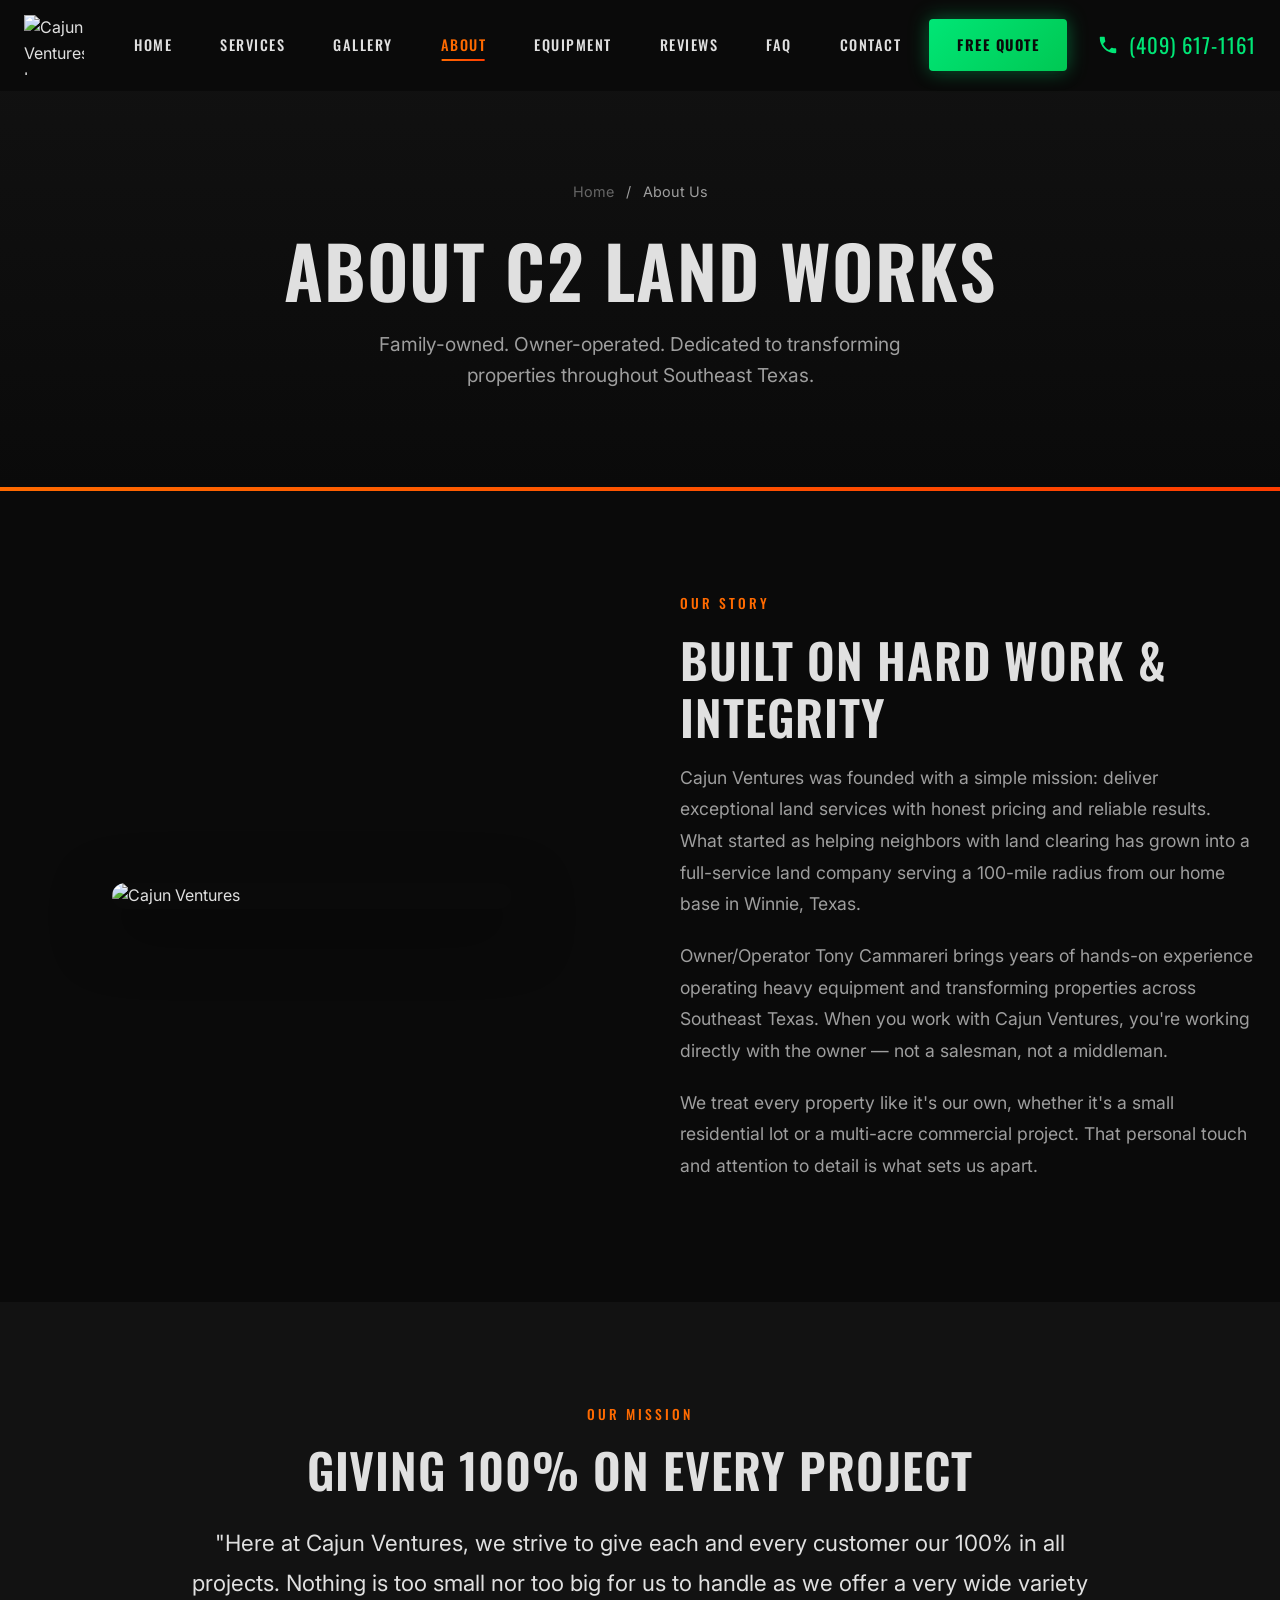
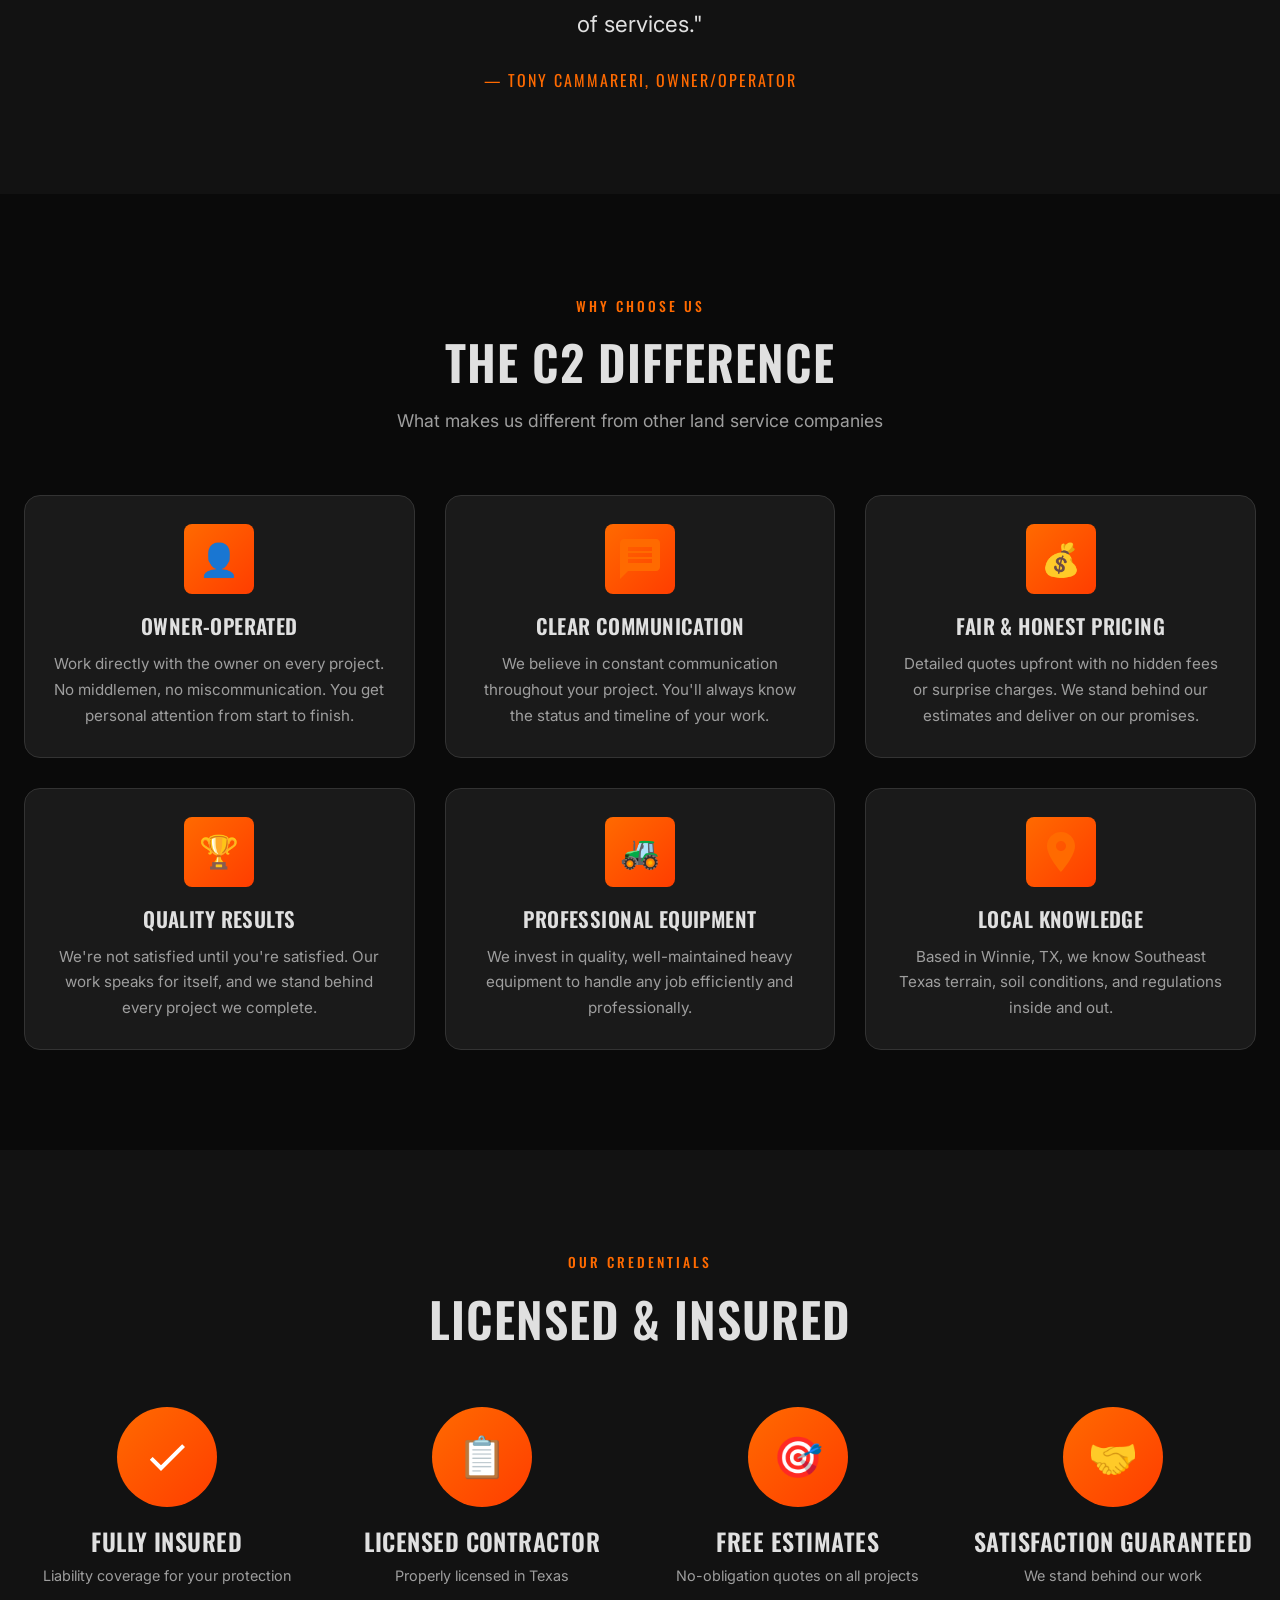
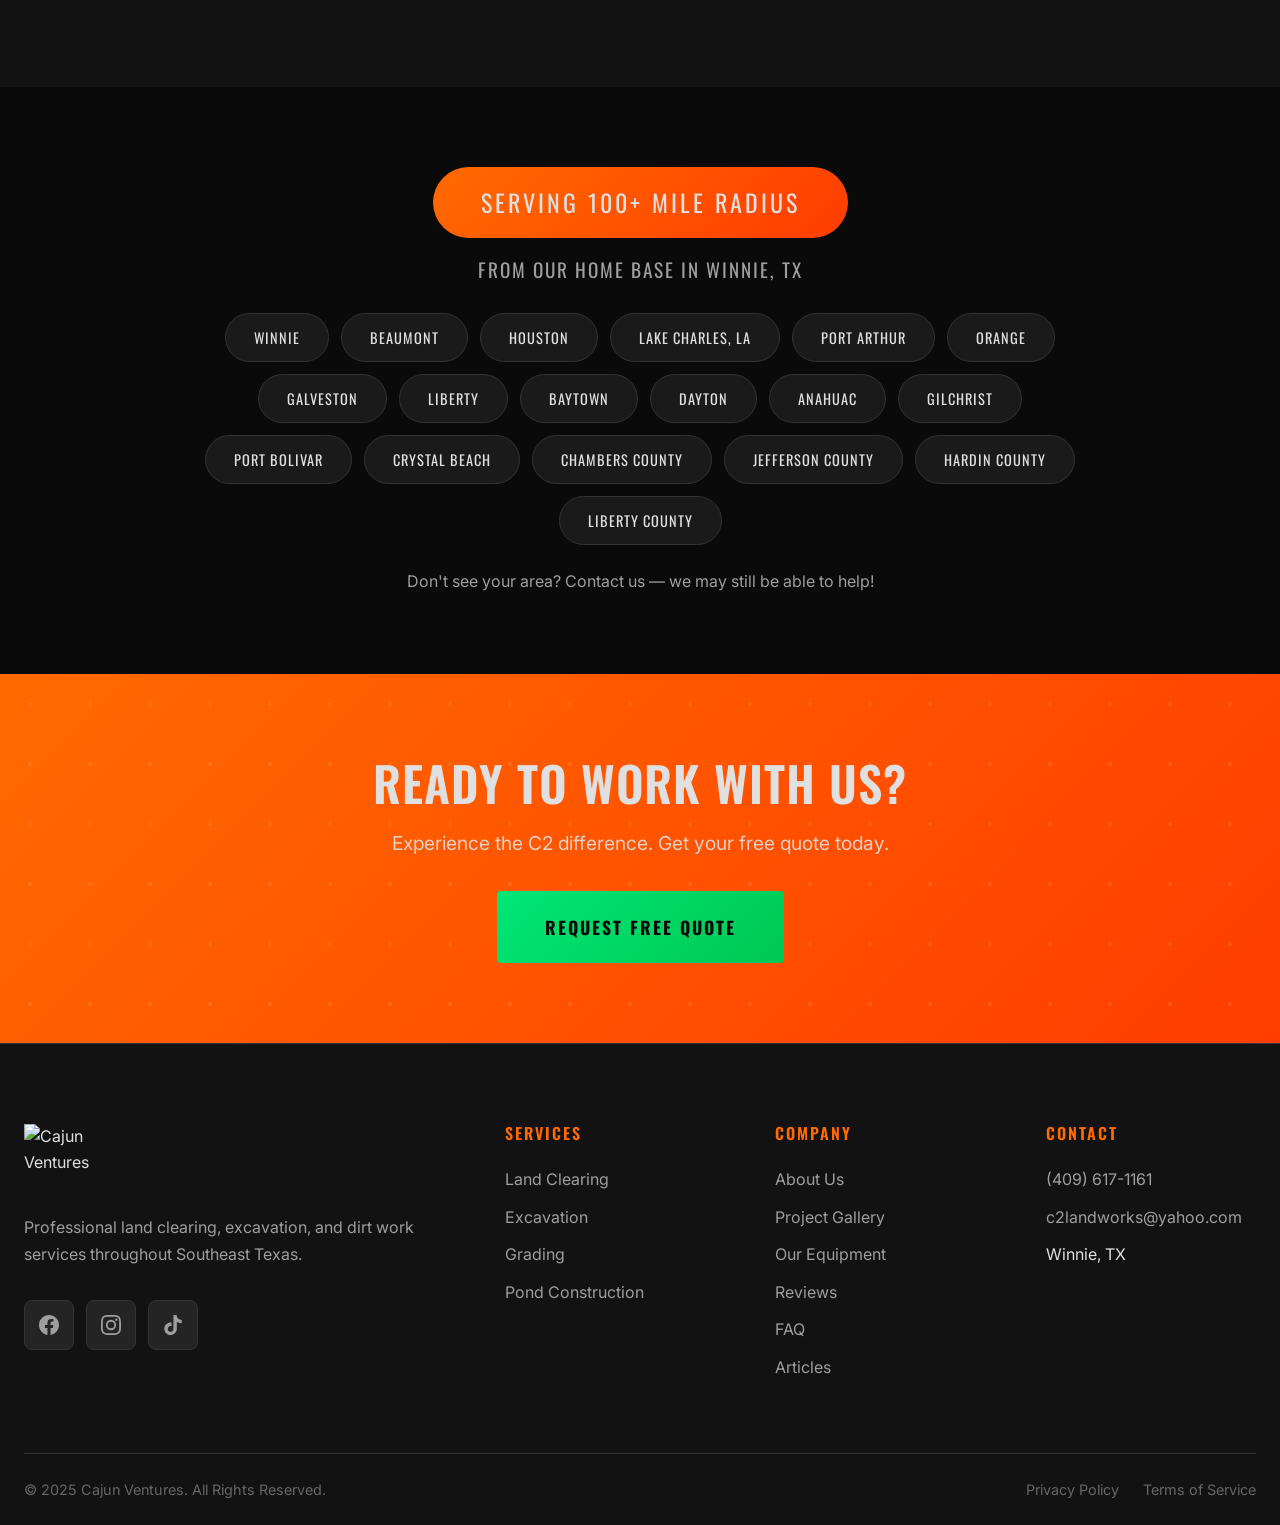
==== commit bd541725: "Clean up C2 specifics and rebrand to Cajun Ventures" ====
--- a/about.html
+++ b/about.html
@@ -4,13 +4,13 @@
 <head>
     <meta charset="UTF-8">
     <meta name="viewport" content="width=device-width, initial-scale=1.0">
-    <meta name="description" content="C2 Land Works is a family-owned, owner-operated land clearing and excavation company in Winnie, TX. Founded by Tony Cammareri, we serve Southeast Texas with 15+ years of experience. Licensed, insured, and committed to quality on every project.">
-    <meta name="keywords" content="C2 Land Works, about us, land clearing company, Tony Cammareri, Winnie TX, Southeast Texas contractor">
-    <title>About Us | C2 Land Works | Southeast Texas Land Clearing</title>
+    <meta name="description" content="Cajun Ventures is a family-owned, owner-operated land clearing and excavation company in Winnie, TX. Founded by Tony Cammareri, we serve Southeast Texas with 15+ years of experience. Licensed, insured, and committed to quality on every project.">
+    <meta name="keywords" content="Cajun Ventures, about us, land clearing company, Tony Cammareri, Winnie TX, Southeast Texas contractor">
+    <title>About Us | Cajun Ventures | Southeast Texas Land Clearing</title>
     <link rel="canonical" href="https://c2landworks.com/about.html">
 
     <!-- Open Graph -->
-    <meta property="og:title" content="About C2 Land Works | Owner-Operated Land Clearing">
+    <meta property="og:title" content="About Cajun Ventures | Owner-Operated Land Clearing">
     <meta property="og:description" content="Family-owned land clearing company in Winnie, TX. Owner Tony Cammareri personally oversees every project across Southeast Texas.">
     <meta property="og:type" content="website">
     <meta property="og:url" content="https://c2landworks.com/about.html">
@@ -18,13 +18,13 @@
 
     <!-- Twitter Card -->
     <meta name="twitter:card" content="summary_large_image">
-    <meta name="twitter:title" content="About C2 Land Works | Owner-Operated Quality">
+    <meta name="twitter:title" content="About Cajun Ventures | Owner-Operated Quality">
     <meta name="twitter:description" content="Family-owned land clearing and excavation in Winnie, TX. 15+ years experience serving Southeast Texas.">
     <meta name="twitter:image" content="https://c2landworks.com/images/Branding-Banner.jpg">
 
     <!-- Sitemap & RSS -->
     <link rel="sitemap" type="application/xml" href="/sitemap.xml">
-    <link rel="alternate" type="application/rss+xml" title="C2 Land Works RSS" href="/feed.xml">
+    <link rel="alternate" type="application/rss+xml" title="Cajun Ventures RSS" href="/feed.xml">
 
     <link rel="preconnect" href="https://fonts.googleapis.com">
     <link rel="preconnect" href="https://fonts.gstatic.com" crossorigin>
@@ -36,11 +36,11 @@
     {
         "@context": "https://schema.org",
         "@type": "AboutPage",
-        "name": "About C2 Land Works",
-        "description": "C2 Land Works is a family-owned, owner-operated land clearing and excavation company based in Winnie, TX, serving Southeast Texas.",
+        "name": "About Cajun Ventures",
+        "description": "Cajun Ventures is a family-owned, owner-operated land clearing and excavation company based in Winnie, TX, serving Southeast Texas.",
         "mainEntity": {
             "@type": "LocalBusiness",
-            "name": "C2 Land Works",
+            "name": "Cajun Ventures",
             "founder": {
                 "@type": "Person",
                 "name": "Tony Cammareri",
@@ -71,7 +71,7 @@
         <div class="container">
             <div class="header-inner">
                 <a href="index.html" class="logo">
-                    <img src="images/Branding-Logo.jpg" alt="C2 Land Works Logo" width="60" height="60" loading="lazy">
+                    <img src="images/Branding-Logo.jpg" alt="Cajun Ventures Logo" width="60" height="60" loading="lazy">
                 </a>
                 <nav class="nav-main" id="navMain">
                     <a href="index.html" class="nav-link">Home</a>
@@ -113,7 +113,7 @@
         <div class="container">
             <div class="grid grid-2" style="align-items: center; gap: 80px;">
                 <div class="fade-in-left">
-                    <img src="images/Branding-Logo.jpg" alt="C2 Land Works" loading="lazy" style="border-radius: 16px; box-shadow: 0 20px 60px rgba(0,0,0,0.5); max-width: 400px; margin: 0 auto; display: block;">
+                    <img src="images/Branding-Logo.jpg" alt="Cajun Ventures" loading="lazy" style="border-radius: 16px; box-shadow: 0 20px 60px rgba(0,0,0,0.5); max-width: 400px; margin: 0 auto; display: block;">
                 </div>
                 
                 <div class="fade-in-right">
@@ -121,11 +121,11 @@
                     <h2 class="section-title">BUILT ON HARD WORK & INTEGRITY</h2>
                     
                     <p style="color: var(--text-muted); margin-bottom: 20px; font-size: 1.1rem; line-height: 1.8;">
-                        C2 Land Works was founded with a simple mission: deliver exceptional land services with honest pricing and reliable results. What started as helping neighbors with land clearing has grown into a full-service land company serving a 100-mile radius from our home base in Winnie, Texas.
+                        Cajun Ventures was founded with a simple mission: deliver exceptional land services with honest pricing and reliable results. What started as helping neighbors with land clearing has grown into a full-service land company serving a 100-mile radius from our home base in Winnie, Texas.
                     </p>
                     
                     <p style="color: var(--text-muted); margin-bottom: 20px; font-size: 1.1rem; line-height: 1.8;">
-                        Owner/Operator Tony Cammareri brings years of hands-on experience operating heavy equipment and transforming properties across Southeast Texas. When you work with C2 Land Works, you're working directly with the owner — not a salesman, not a middleman.
+                        Owner/Operator Tony Cammareri brings years of hands-on experience operating heavy equipment and transforming properties across Southeast Texas. When you work with Cajun Ventures, you're working directly with the owner — not a salesman, not a middleman.
                     </p>
                     
                     <p style="color: var(--text-muted); margin-bottom: 20px; font-size: 1.1rem; line-height: 1.8;">
@@ -143,7 +143,7 @@
                 <span class="section-label">Our Mission</span>
                 <h2 class="section-title">GIVING 100% ON EVERY PROJECT</h2>
                 <p style="font-size: 1.4rem; color: var(--text-light); line-height: 1.8; margin-top: 24px;">
-                    "Here at C2 Land Works, we strive to give each and every customer our 100% in all projects. Nothing is too small nor too big for us to handle as we offer a very wide variety of services."
+                    "Here at Cajun Ventures, we strive to give each and every customer our 100% in all projects. Nothing is too small nor too big for us to handle as we offer a very wide variety of services."
                 </p>
                 <p style="color: var(--primary); font-family: 'Oswald', sans-serif; letter-spacing: 2px; margin-top: 24px;">
                     — TONY CAMMARERI, OWNER/OPERATOR
@@ -292,7 +292,7 @@
         <div class="container">
             <div class="footer-grid">
                 <div class="footer-brand">
-                    <img src="images/Branding-Logo.jpg" alt="C2 Land Works" width="80" height="80" loading="lazy">
+                    <img src="images/Branding-Logo.jpg" alt="Cajun Ventures" width="80" height="80" loading="lazy">
                     <p>Professional land clearing, excavation, and dirt work services throughout Southeast Texas.</p>
                     <div class="social-links">
                         <a href="https://www.facebook.com/share/17hRgEEhxG/" target="_blank" rel="noopener noreferrer" class="social-link" aria-label="Facebook"><svg viewBox="0 0 24 24" fill="currentColor" width="20" height="20"><path d="M24 12.073c0-6.627-5.373-12-12-12s-12 5.373-12 12c0 5.99 4.388 10.954 10.125 11.854v-8.385H7.078v-3.47h3.047V9.43c0-3.007 1.792-4.669 4.533-4.669 1.312 0 2.686.235 2.686.235v2.953H15.83c-1.491 0-1.956.925-1.956 1.874v2.25h3.328l-.532 3.47h-2.796v8.385C19.612 23.027 24 18.062 24 12.073z"/></svg></a>
@@ -330,7 +330,7 @@
                 </div>
             </div>
             <div class="footer-bottom">
-                <p class="footer-copyright">© 2025 C2 Land Works. All Rights Reserved.</p>
+                <p class="footer-copyright">© 2025 Cajun Ventures. All Rights Reserved.</p>
                 <div class="footer-legal">
                     <a href="privacy.html">Privacy Policy</a>
                     <a href="terms.html">Terms of Service</a>
--- a/css/styles.css
+++ b/css/styles.css
@@ -1,4 +1,4 @@
-/* C2 Land Works - Professional Stylesheet */
+/* Cajun Ventures - Professional Stylesheet */
 /* ========================================= */
 
 :root {
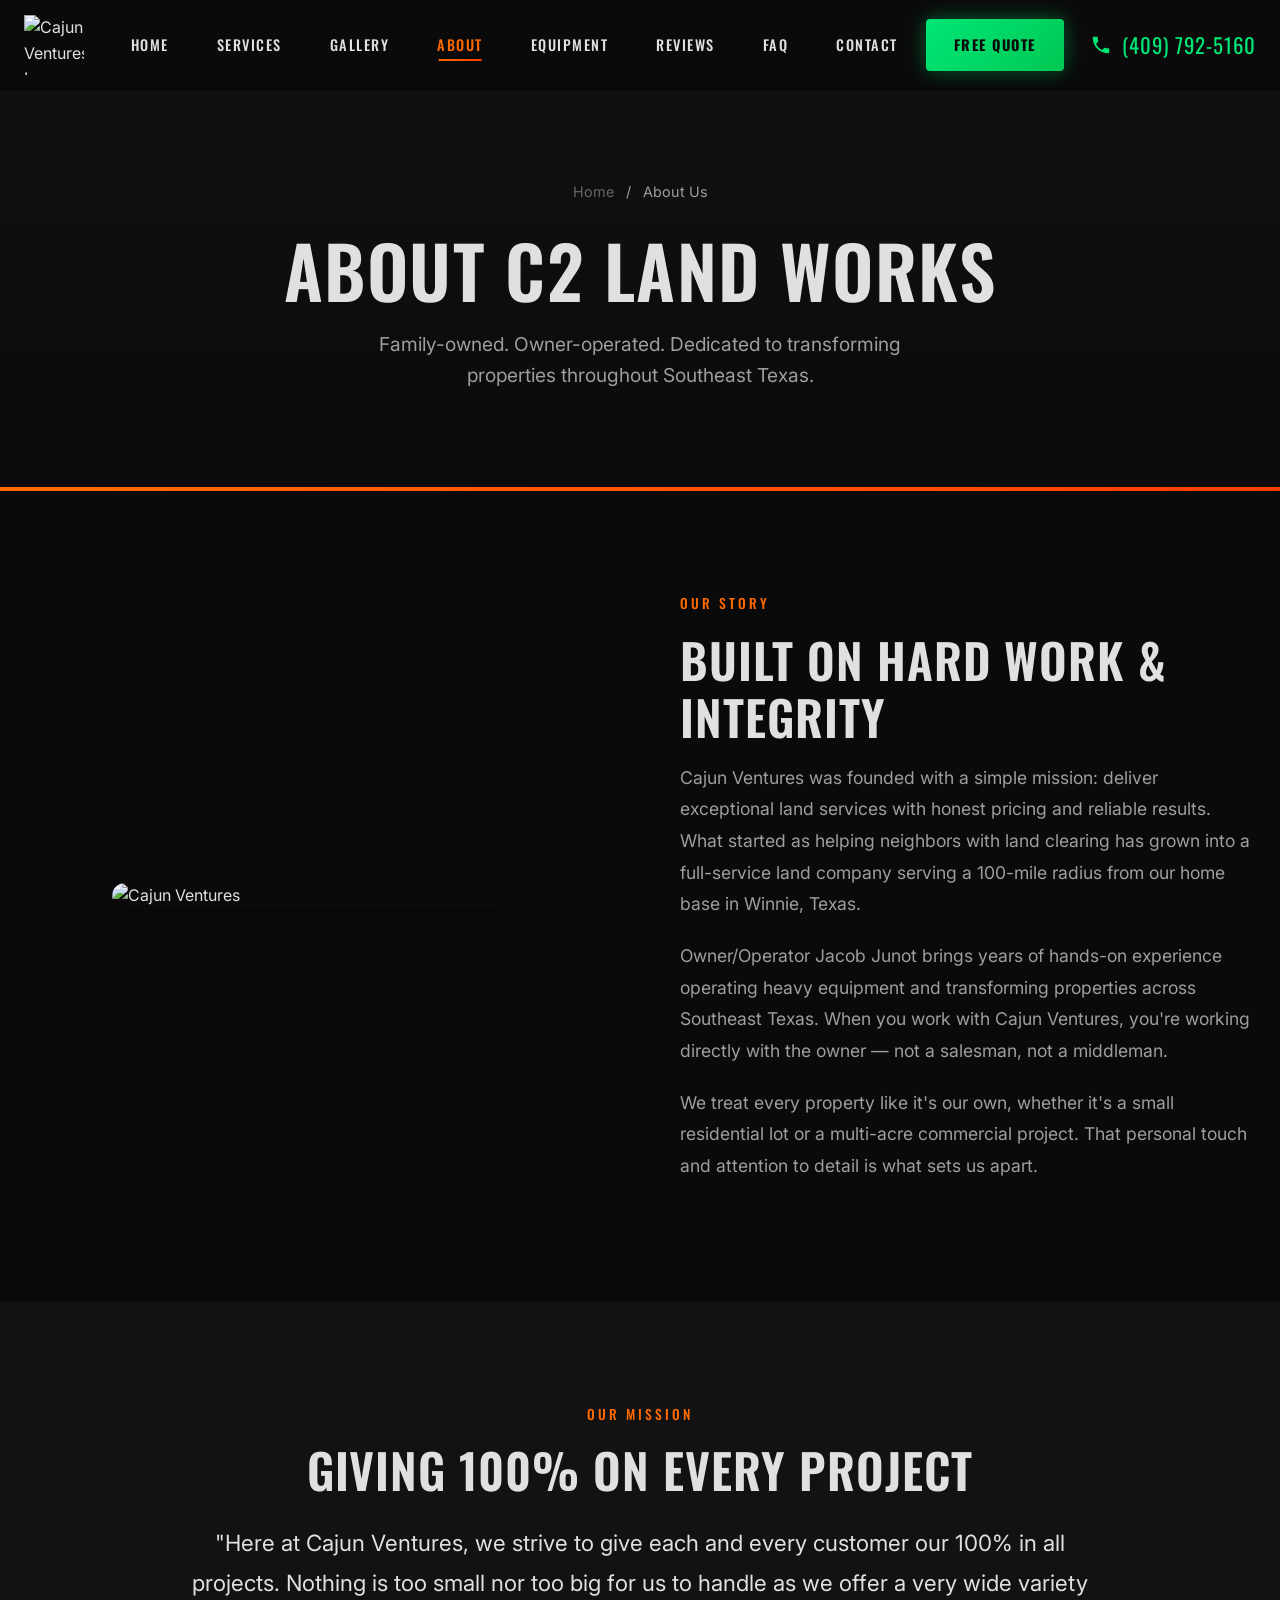
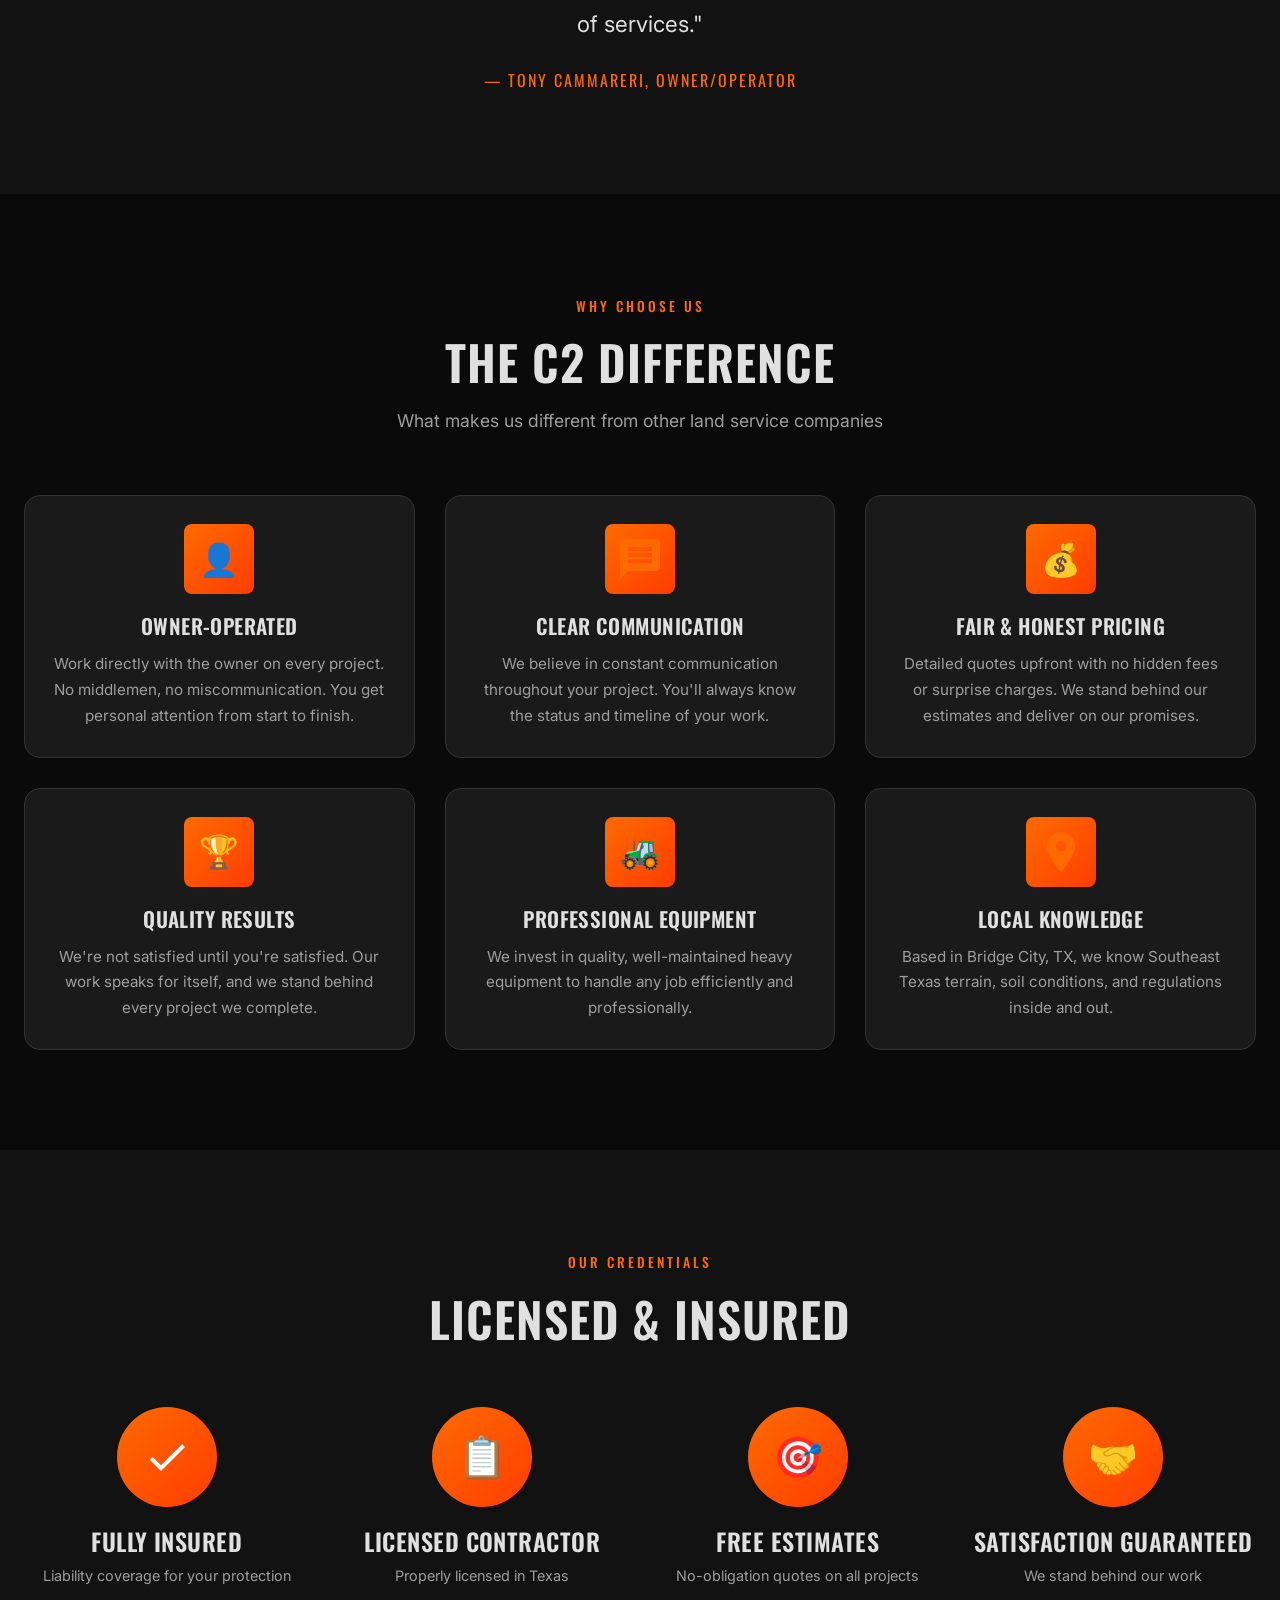
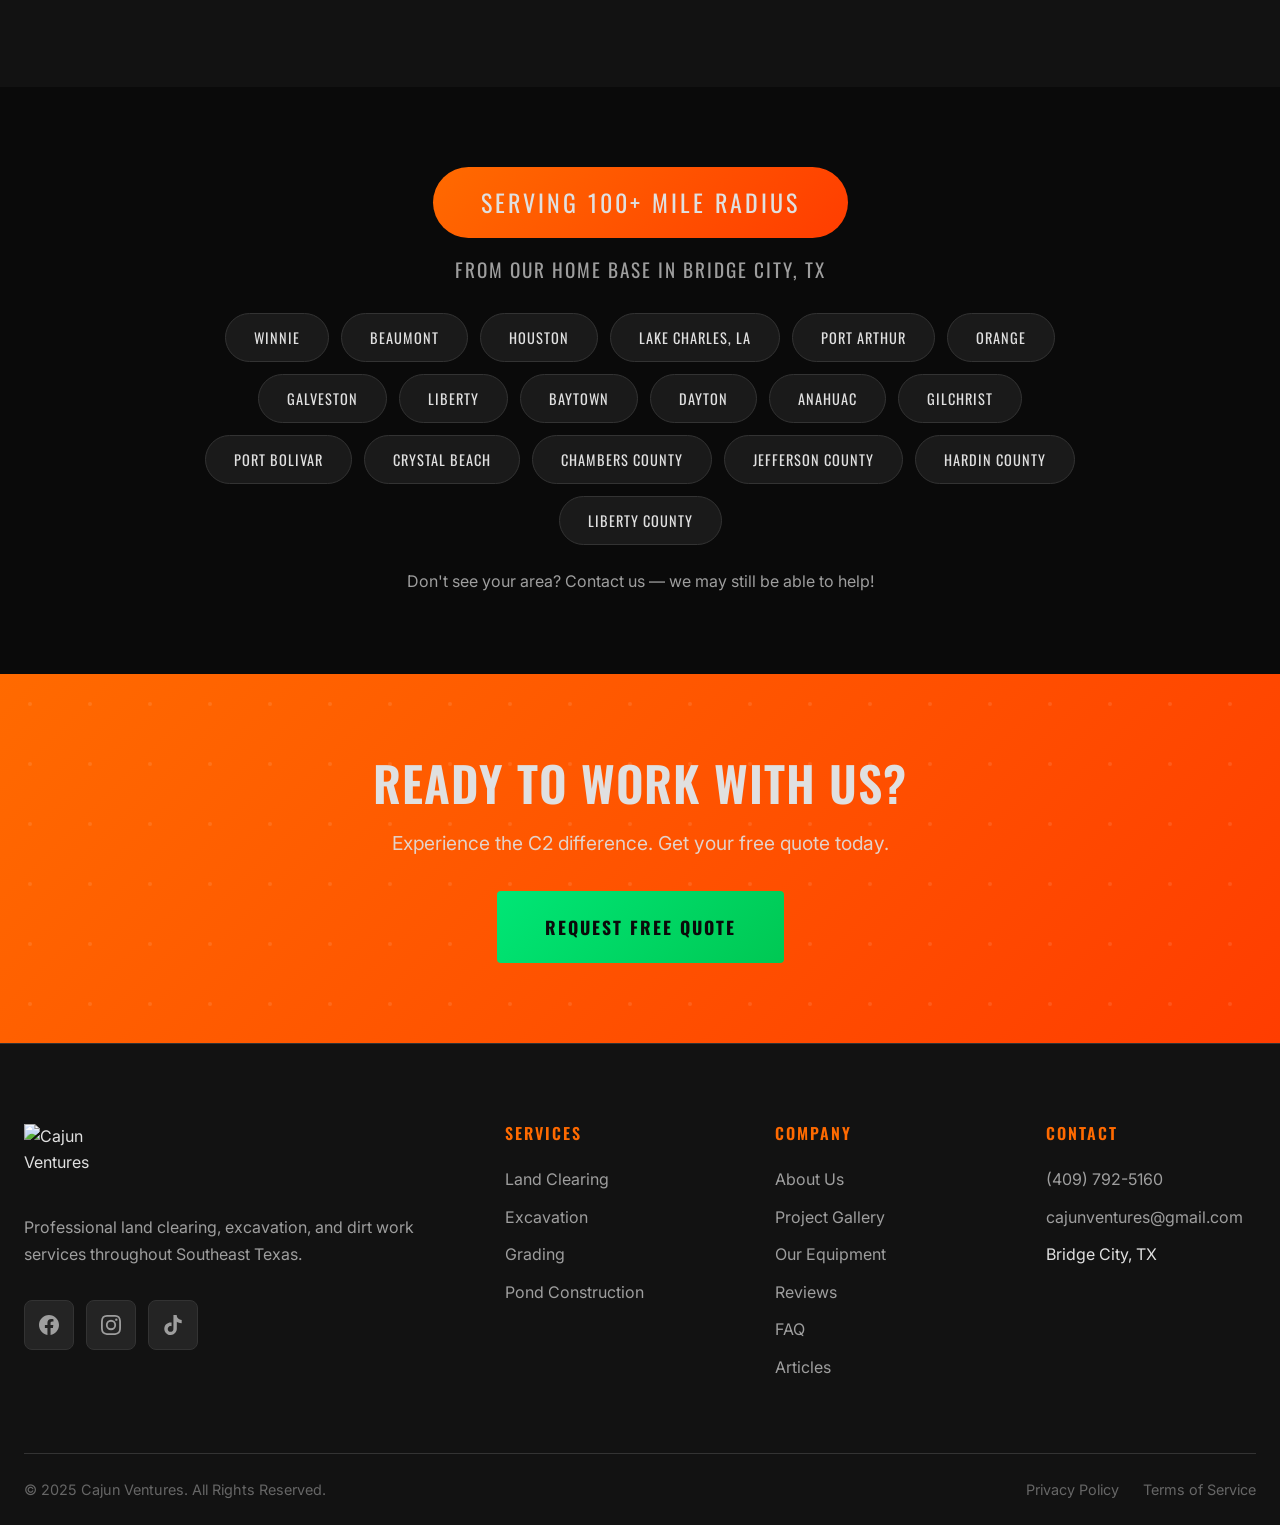
==== commit f4fb1476: "Complete conversion to Cajun Ventures Meat Market and Catering" ====
--- a/about.html
+++ b/about.html
@@ -4,14 +4,14 @@
 <head>
     <meta charset="UTF-8">
     <meta name="viewport" content="width=device-width, initial-scale=1.0">
-    <meta name="description" content="Cajun Ventures is a family-owned, owner-operated land clearing and excavation company in Winnie, TX. Founded by Tony Cammareri, we serve Southeast Texas with 15+ years of experience. Licensed, insured, and committed to quality on every project.">
-    <meta name="keywords" content="Cajun Ventures, about us, land clearing company, Tony Cammareri, Winnie TX, Southeast Texas contractor">
+    <meta name="description" content="Cajun Ventures is a family-owned, owner-operated land clearing and excavation company in Bridge City, TX. Founded by Jacob Junot, we serve Southeast Texas with 15+ years of experience. Licensed, insured, and committed to quality on every project.">
+    <meta name="keywords" content="Cajun Ventures, about us, land clearing company, Jacob Junot, Winnie TX, Southeast Texas contractor">
     <title>About Us | Cajun Ventures | Southeast Texas Land Clearing</title>
     <link rel="canonical" href="https://c2landworks.com/about.html">
 
     <!-- Open Graph -->
     <meta property="og:title" content="About Cajun Ventures | Owner-Operated Land Clearing">
-    <meta property="og:description" content="Family-owned land clearing company in Winnie, TX. Owner Tony Cammareri personally oversees every project across Southeast Texas.">
+    <meta property="og:description" content="Family-owned land clearing company in Bridge City, TX. Owner Jacob Junot personally oversees every project across Southeast Texas.">
     <meta property="og:type" content="website">
     <meta property="og:url" content="https://c2landworks.com/about.html">
     <meta property="og:image" content="https://c2landworks.com/images/Branding-Banner.jpg">
@@ -19,7 +19,7 @@
     <!-- Twitter Card -->
     <meta name="twitter:card" content="summary_large_image">
     <meta name="twitter:title" content="About Cajun Ventures | Owner-Operated Quality">
-    <meta name="twitter:description" content="Family-owned land clearing and excavation in Winnie, TX. 15+ years experience serving Southeast Texas.">
+    <meta name="twitter:description" content="Family-owned land clearing and excavation in Bridge City, TX. 15+ years experience serving Southeast Texas.">
     <meta name="twitter:image" content="https://c2landworks.com/images/Branding-Banner.jpg">
 
     <!-- Sitemap & RSS -->
@@ -37,16 +37,16 @@
         "@context": "https://schema.org",
         "@type": "AboutPage",
         "name": "About Cajun Ventures",
-        "description": "Cajun Ventures is a family-owned, owner-operated land clearing and excavation company based in Winnie, TX, serving Southeast Texas.",
+        "description": "Cajun Ventures is a family-owned, owner-operated land clearing and excavation company based in Bridge City, TX, serving Southeast Texas.",
         "mainEntity": {
             "@type": "LocalBusiness",
             "name": "Cajun Ventures",
             "founder": {
                 "@type": "Person",
-                "name": "Tony Cammareri",
+                "name": "Jacob Junot",
                 "jobTitle": "Owner/Operator"
             },
-            "foundingLocation": {"@type": "Place", "name": "Winnie, TX"},
+            "foundingLocation": {"@type": "Place", "name": "Bridge City, TX"},
             "url": "https://c2landworks.com",
             "telephone": "+1-409-617-1161",
             "areaServed": "Southeast Texas",
@@ -84,9 +84,9 @@
                     <a href="contact.html" class="nav-link">Contact</a>
                     <a href="quote.html" class="nav-link nav-cta">Free Quote</a>
                 </nav>
-                <a href="tel:4096171161" class="header-phone">
+                <a href="tel:4097925160" class="header-phone">
                     <svg viewBox="0 0 24 24" fill="currentColor"><path d="M6.62 10.79c1.44 2.83 3.76 5.14 6.59 6.59l2.2-2.2c.27-.27.67-.36 1.02-.24 1.12.37 2.33.57 3.57.57.55 0 1 .45 1 1V20c0 .55-.45 1-1 1-9.39 0-17-7.61-17-17 0-.55.45-1 1-1h3.5c.55 0 1 .45 1 1 0 1.25.2 2.45.57 3.57.11.35.03.74-.25 1.02l-2.2 2.2z"/></svg>
-                    (409) 617-1161
+                    (409) 792-5160
                 </a>
                 <button class="mobile-toggle" id="mobileToggle" aria-label="Toggle Menu">
                     <span></span><span></span><span></span>
@@ -125,7 +125,7 @@
                     </p>
                     
                     <p style="color: var(--text-muted); margin-bottom: 20px; font-size: 1.1rem; line-height: 1.8;">
-                        Owner/Operator Tony Cammareri brings years of hands-on experience operating heavy equipment and transforming properties across Southeast Texas. When you work with Cajun Ventures, you're working directly with the owner — not a salesman, not a middleman.
+                        Owner/Operator Jacob Junot brings years of hands-on experience operating heavy equipment and transforming properties across Southeast Texas. When you work with Cajun Ventures, you're working directly with the owner — not a salesman, not a middleman.
                     </p>
                     
                     <p style="color: var(--text-muted); margin-bottom: 20px; font-size: 1.1rem; line-height: 1.8;">
@@ -206,7 +206,7 @@
                     <div class="card-body text-center">
                         <div class="card-icon" style="margin: 0 auto 20px;" aria-hidden="true"><svg viewBox="0 0 24 24" fill="var(--primary)" width="48" height="48"><path d="M12 2C8.13 2 5 5.13 5 9c0 5.25 7 13 7 13s7-7.75 7-13c0-3.87-3.13-7-7-7zm0 9.5c-1.38 0-2.5-1.12-2.5-2.5s1.12-2.5 2.5-2.5 2.5 1.12 2.5 2.5-1.12 2.5-2.5 2.5z"/></svg></div>
                         <h3 class="card-title">Local Knowledge</h3>
-                        <p class="card-text">Based in Winnie, TX, we know Southeast Texas terrain, soil conditions, and regulations inside and out.</p>
+                        <p class="card-text">Based in Bridge City, TX, we know Southeast Texas terrain, soil conditions, and regulations inside and out.</p>
                     </div>
                 </div>
             </div>
@@ -253,7 +253,7 @@
     <section class="service-area">
         <div class="container">
             <div class="service-area-badge">SERVING 100+ MILE RADIUS</div>
-            <h3>From Our Home Base in Winnie, TX</h3>
+            <h3>From Our Home Base in Bridge City, TX</h3>
             <div class="city-tags">
                 <span class="city-tag">Winnie</span>
                 <span class="city-tag">Beaumont</span>
@@ -323,9 +323,9 @@
                 <div>
                     <h4 class="footer-title">Contact</h4>
                     <ul class="footer-links">
-                        <li><a href="tel:4096171161">(409) 617-1161</a></li>
-                        <li><a href="mailto:c2landworks@yahoo.com">c2landworks@yahoo.com</a></li>
-                        <li>Winnie, TX</li>
+                        <li><a href="tel:4097925160">(409) 792-5160</a></li>
+                        <li><a href="mailto:cajunventures@gmail.com">cajunventures@gmail.com</a></li>
+                        <li>Bridge City, TX</li>
                     </ul>
                 </div>
             </div>
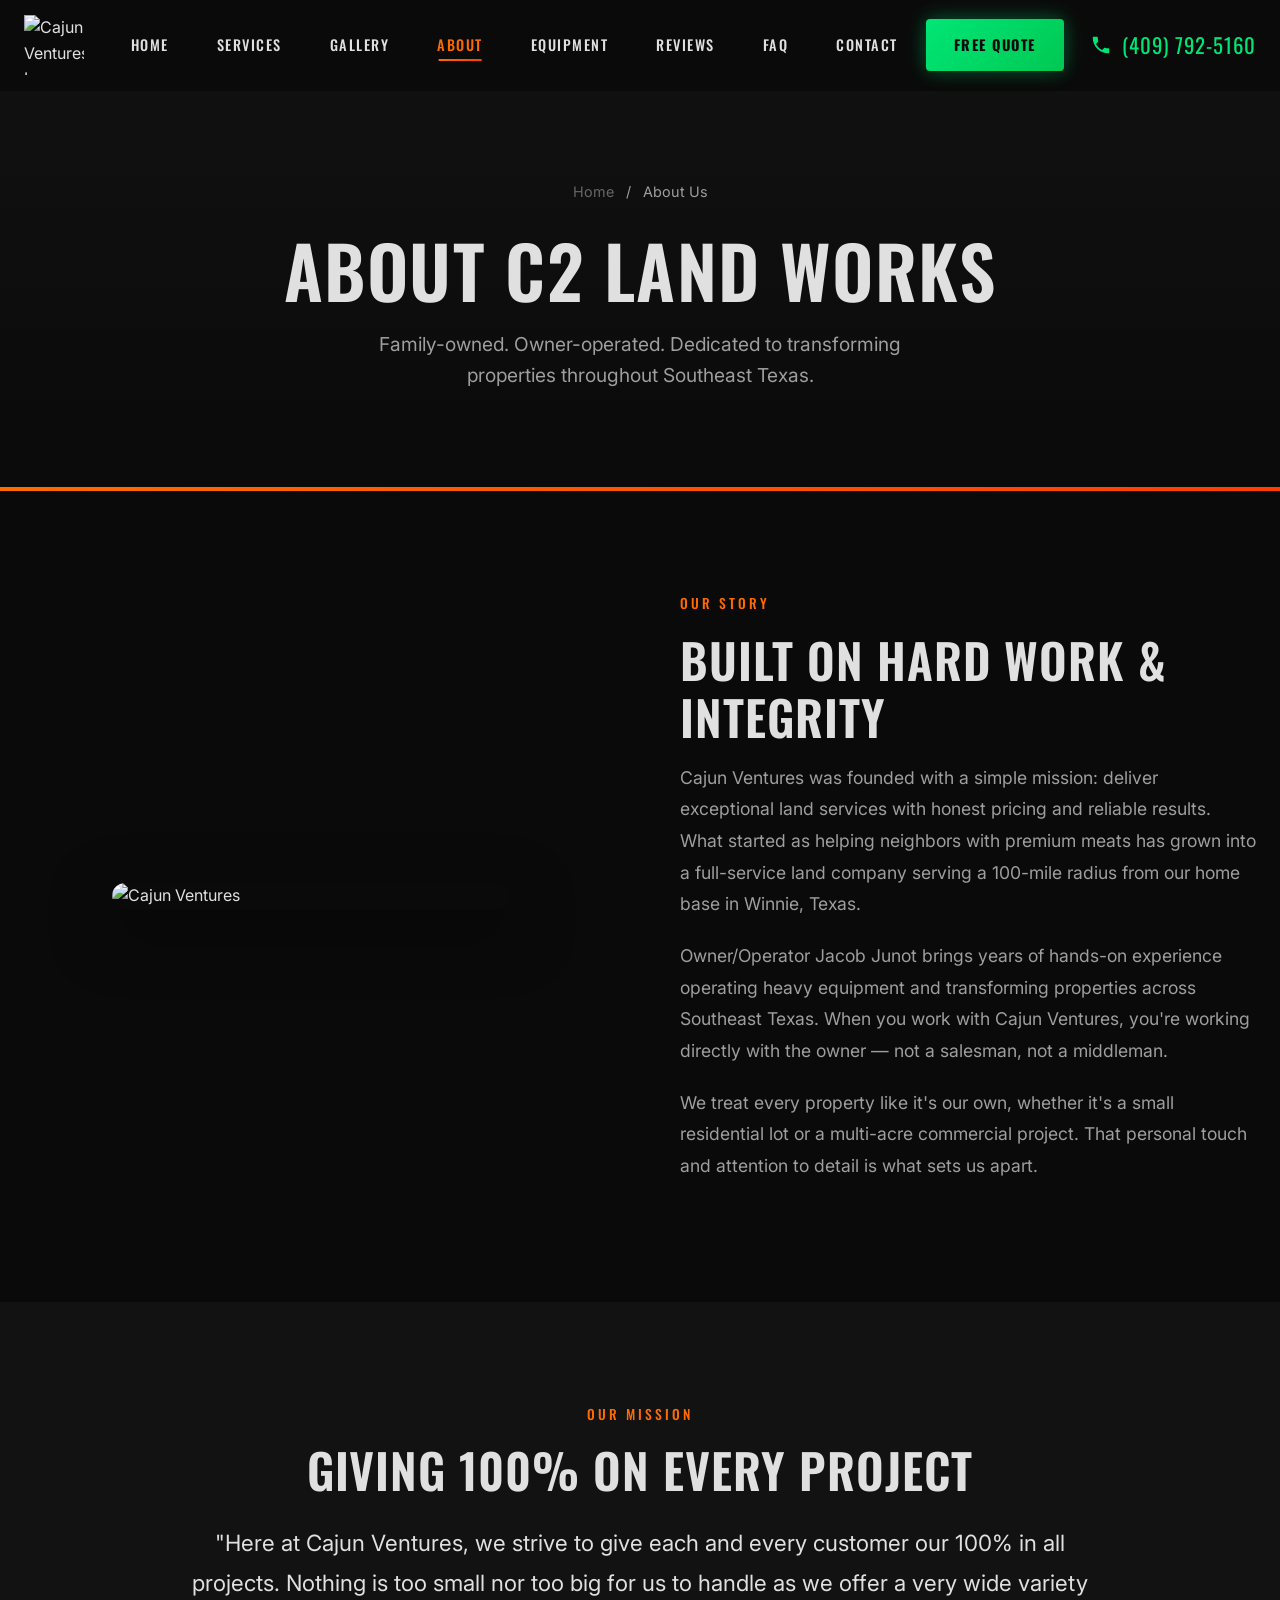
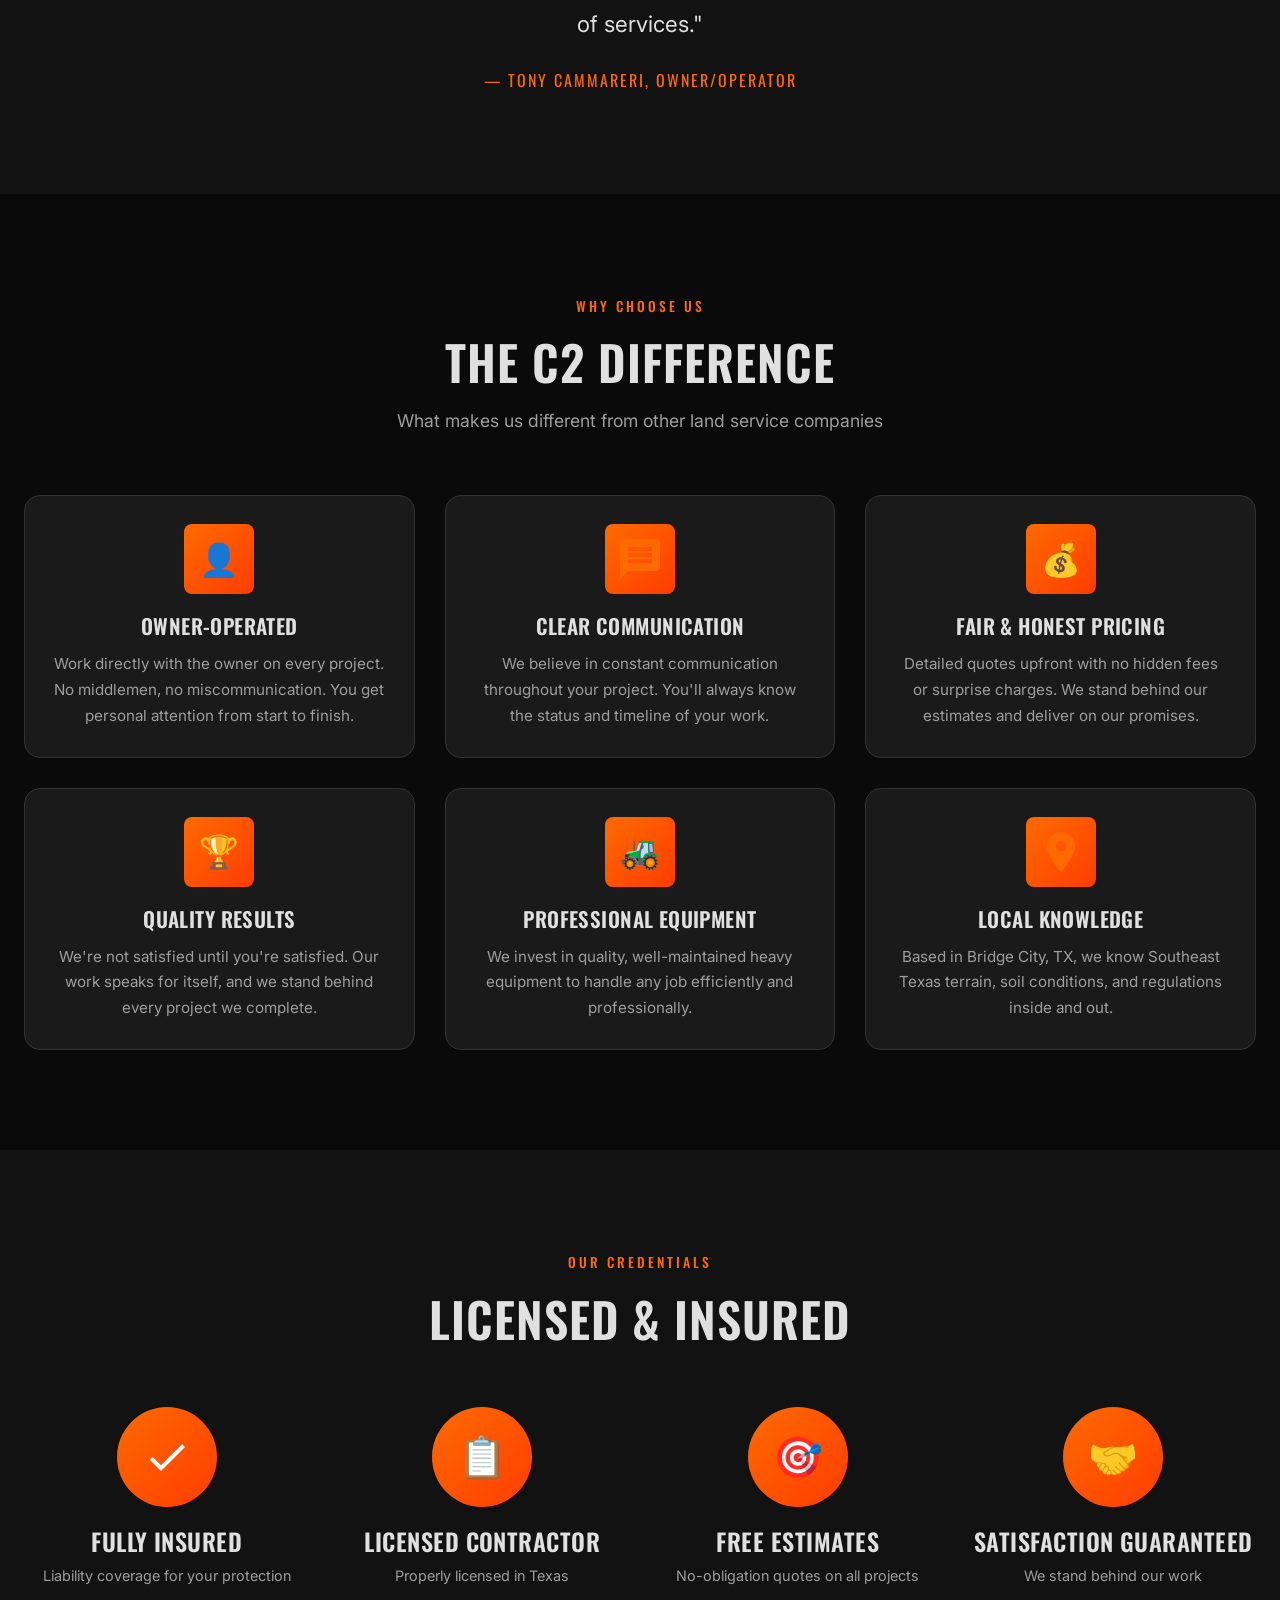
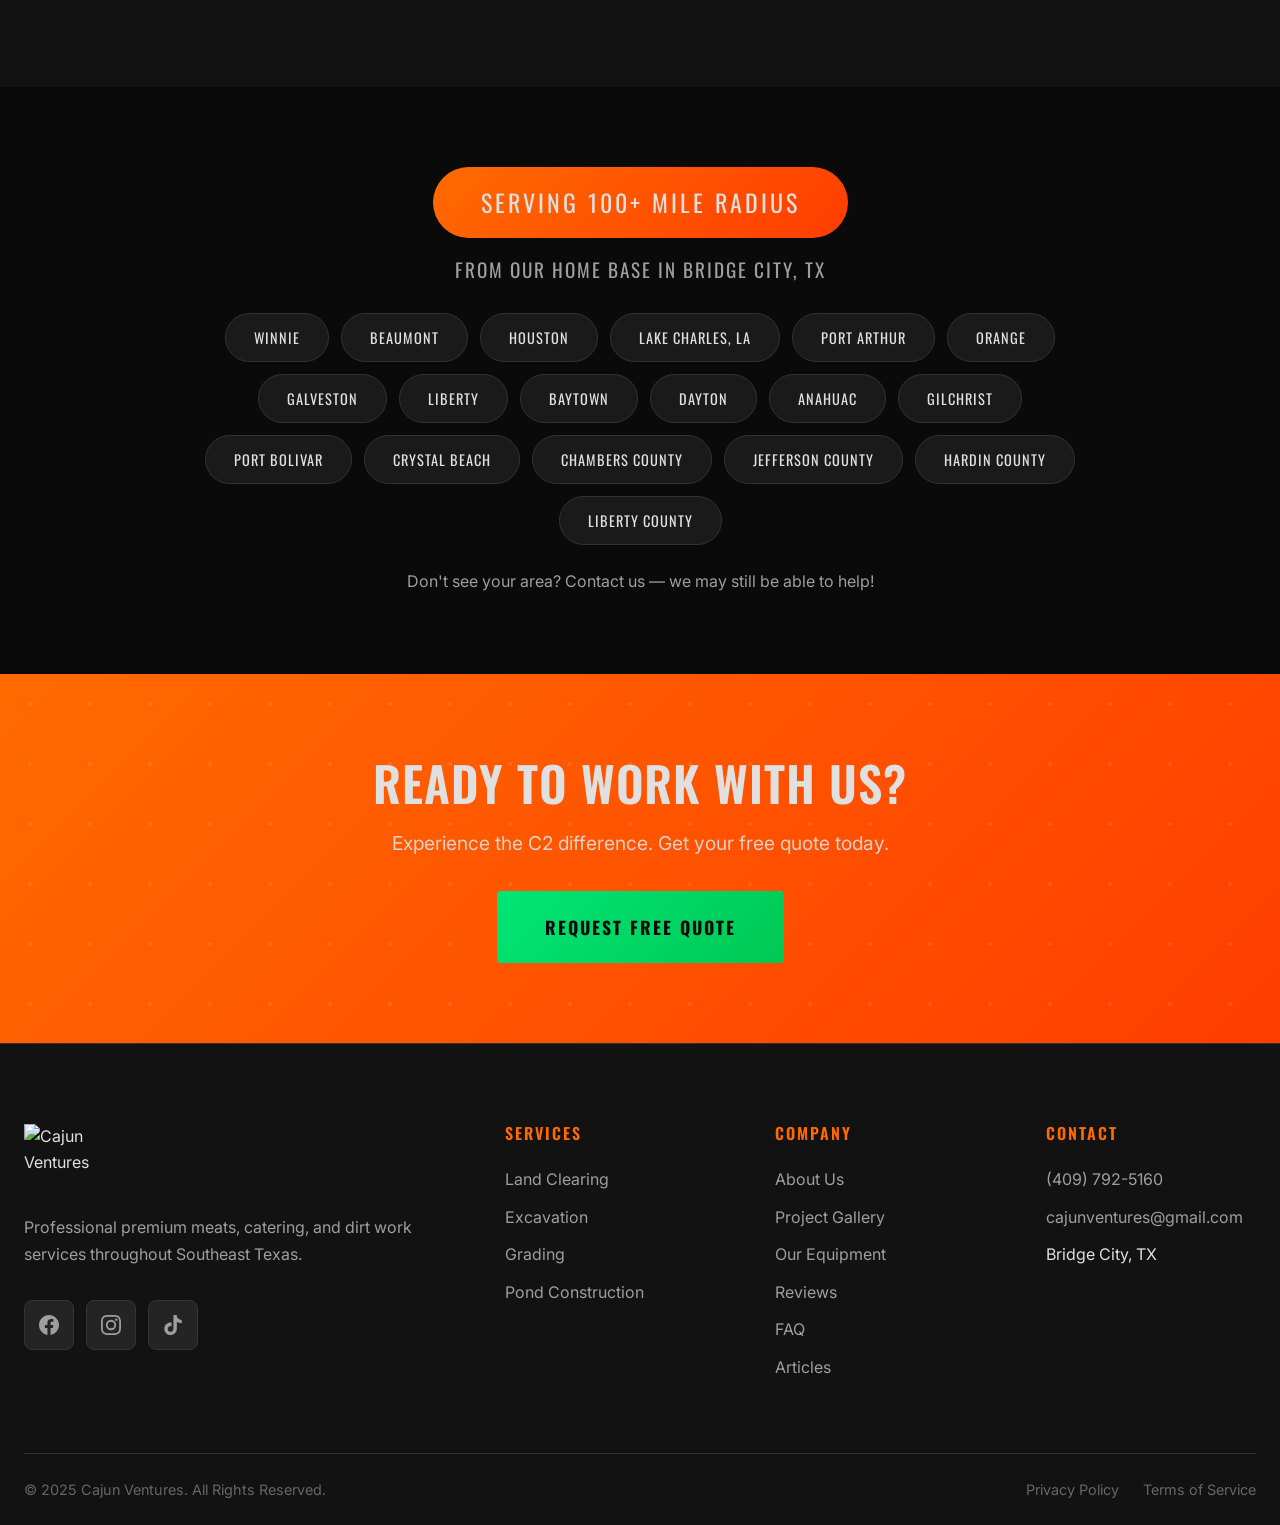
==== commit f19b9f17: "Complete business transformation: removed all land-clearing remnants" ====
--- a/about.html
+++ b/about.html
@@ -4,14 +4,14 @@
 <head>
     <meta charset="UTF-8">
     <meta name="viewport" content="width=device-width, initial-scale=1.0">
-    <meta name="description" content="Cajun Ventures is a family-owned, owner-operated land clearing and excavation company in Bridge City, TX. Founded by Jacob Junot, we serve Southeast Texas with 15+ years of experience. Licensed, insured, and committed to quality on every project.">
-    <meta name="keywords" content="Cajun Ventures, about us, land clearing company, Jacob Junot, Winnie TX, Southeast Texas contractor">
+    <meta name="description" content="Cajun Ventures is a family-owned, owner-operated premium meats and catering company in Bridge City, TX. Founded by Jacob Junot, we serve Southeast Texas with 15+ years of experience. Licensed, insured, and committed to quality on every project.">
+    <meta name="keywords" content="Cajun Ventures, about us, premium meats company, Jacob Junot, Winnie TX, Southeast Texas contractor">
     <title>About Us | Cajun Ventures | Southeast Texas Land Clearing</title>
     <link rel="canonical" href="https://c2landworks.com/about.html">
 
     <!-- Open Graph -->
     <meta property="og:title" content="About Cajun Ventures | Owner-Operated Land Clearing">
-    <meta property="og:description" content="Family-owned land clearing company in Bridge City, TX. Owner Jacob Junot personally oversees every project across Southeast Texas.">
+    <meta property="og:description" content="Family-owned premium meats company in Bridge City, TX. Owner Jacob Junot personally oversees every project across Southeast Texas.">
     <meta property="og:type" content="website">
     <meta property="og:url" content="https://c2landworks.com/about.html">
     <meta property="og:image" content="https://c2landworks.com/images/Branding-Banner.jpg">
@@ -19,7 +19,7 @@
     <!-- Twitter Card -->
     <meta name="twitter:card" content="summary_large_image">
     <meta name="twitter:title" content="About Cajun Ventures | Owner-Operated Quality">
-    <meta name="twitter:description" content="Family-owned land clearing and excavation in Bridge City, TX. 15+ years experience serving Southeast Texas.">
+    <meta name="twitter:description" content="Family-owned premium meats and catering in Bridge City, TX. 15+ years experience serving Southeast Texas.">
     <meta name="twitter:image" content="https://c2landworks.com/images/Branding-Banner.jpg">
 
     <!-- Sitemap & RSS -->
@@ -37,7 +37,7 @@
         "@context": "https://schema.org",
         "@type": "AboutPage",
         "name": "About Cajun Ventures",
-        "description": "Cajun Ventures is a family-owned, owner-operated land clearing and excavation company based in Bridge City, TX, serving Southeast Texas.",
+        "description": "Cajun Ventures is a family-owned, owner-operated premium meats and catering company based in Bridge City, TX, serving Southeast Texas.",
         "mainEntity": {
             "@type": "LocalBusiness",
             "name": "Cajun Ventures",
@@ -121,7 +121,7 @@
                     <h2 class="section-title">BUILT ON HARD WORK & INTEGRITY</h2>
                     
                     <p style="color: var(--text-muted); margin-bottom: 20px; font-size: 1.1rem; line-height: 1.8;">
-                        Cajun Ventures was founded with a simple mission: deliver exceptional land services with honest pricing and reliable results. What started as helping neighbors with land clearing has grown into a full-service land company serving a 100-mile radius from our home base in Winnie, Texas.
+                        Cajun Ventures was founded with a simple mission: deliver exceptional land services with honest pricing and reliable results. What started as helping neighbors with premium meats has grown into a full-service land company serving a 100-mile radius from our home base in Winnie, Texas.
                     </p>
                     
                     <p style="color: var(--text-muted); margin-bottom: 20px; font-size: 1.1rem; line-height: 1.8;">
@@ -293,7 +293,7 @@
             <div class="footer-grid">
                 <div class="footer-brand">
                     <img src="images/Branding-Logo.jpg" alt="Cajun Ventures" width="80" height="80" loading="lazy">
-                    <p>Professional land clearing, excavation, and dirt work services throughout Southeast Texas.</p>
+                    <p>Professional premium meats, catering, and dirt work services throughout Southeast Texas.</p>
                     <div class="social-links">
                         <a href="https://www.facebook.com/share/17hRgEEhxG/" target="_blank" rel="noopener noreferrer" class="social-link" aria-label="Facebook"><svg viewBox="0 0 24 24" fill="currentColor" width="20" height="20"><path d="M24 12.073c0-6.627-5.373-12-12-12s-12 5.373-12 12c0 5.99 4.388 10.954 10.125 11.854v-8.385H7.078v-3.47h3.047V9.43c0-3.007 1.792-4.669 4.533-4.669 1.312 0 2.686.235 2.686.235v2.953H15.83c-1.491 0-1.956.925-1.956 1.874v2.25h3.328l-.532 3.47h-2.796v8.385C19.612 23.027 24 18.062 24 12.073z"/></svg></a>
                         <a href="https://www.instagram.com/c2landworks" target="_blank" rel="noopener noreferrer" class="social-link" aria-label="Instagram"><svg viewBox="0 0 24 24" fill="currentColor" width="20" height="20"><path d="M12 2.163c3.204 0 3.584.012 4.85.07 3.252.148 4.771 1.691 4.919 4.919.058 1.265.069 1.645.069 4.849 0 3.205-.012 3.584-.069 4.849-.149 3.225-1.664 4.771-4.919 4.919-1.266.058-1.644.07-4.85.07-3.204 0-3.584-.012-4.849-.07-3.26-.149-4.771-1.699-4.919-4.92-.058-1.265-.07-1.644-.07-4.849 0-3.204.013-3.583.07-4.849.149-3.227 1.664-4.771 4.919-4.919 1.266-.057 1.645-.069 4.849-.069zM12 0C8.741 0 8.333.014 7.053.072 2.695.272.273 2.69.073 7.052.014 8.333 0 8.741 0 12c0 3.259.014 3.668.072 4.948.2 4.358 2.618 6.78 6.98 6.98C8.333 23.986 8.741 24 12 24c3.259 0 3.668-.014 4.948-.072 4.354-.2 6.782-2.618 6.979-6.98.059-1.28.073-1.689.073-4.948 0-3.259-.014-3.667-.072-4.947-.196-4.354-2.617-6.78-6.979-6.98C15.668.014 15.259 0 12 0zm0 5.838a6.162 6.162 0 100 12.324 6.162 6.162 0 000-12.324zM12 16a4 4 0 110-8 4 4 0 010 8zm6.406-11.845a1.44 1.44 0 100 2.881 1.44 1.44 0 000-2.881z"/></svg></a>
@@ -304,8 +304,8 @@
                     <h4 class="footer-title">Services</h4>
                     <ul class="footer-links">
                         <li><a href="services.html#land-clearing">Land Clearing</a></li>
-                        <li><a href="services.html#excavation">Excavation</a></li>
-                        <li><a href="services.html#grading">Grading</a></li>
+                        <li><a href="services.html#catering">Excavation</a></li>
+                        <li><a href="services.html#processing">Grading</a></li>
                         <li><a href="services.html#ponds">Pond Construction</a></li>
                     </ul>
                 </div>
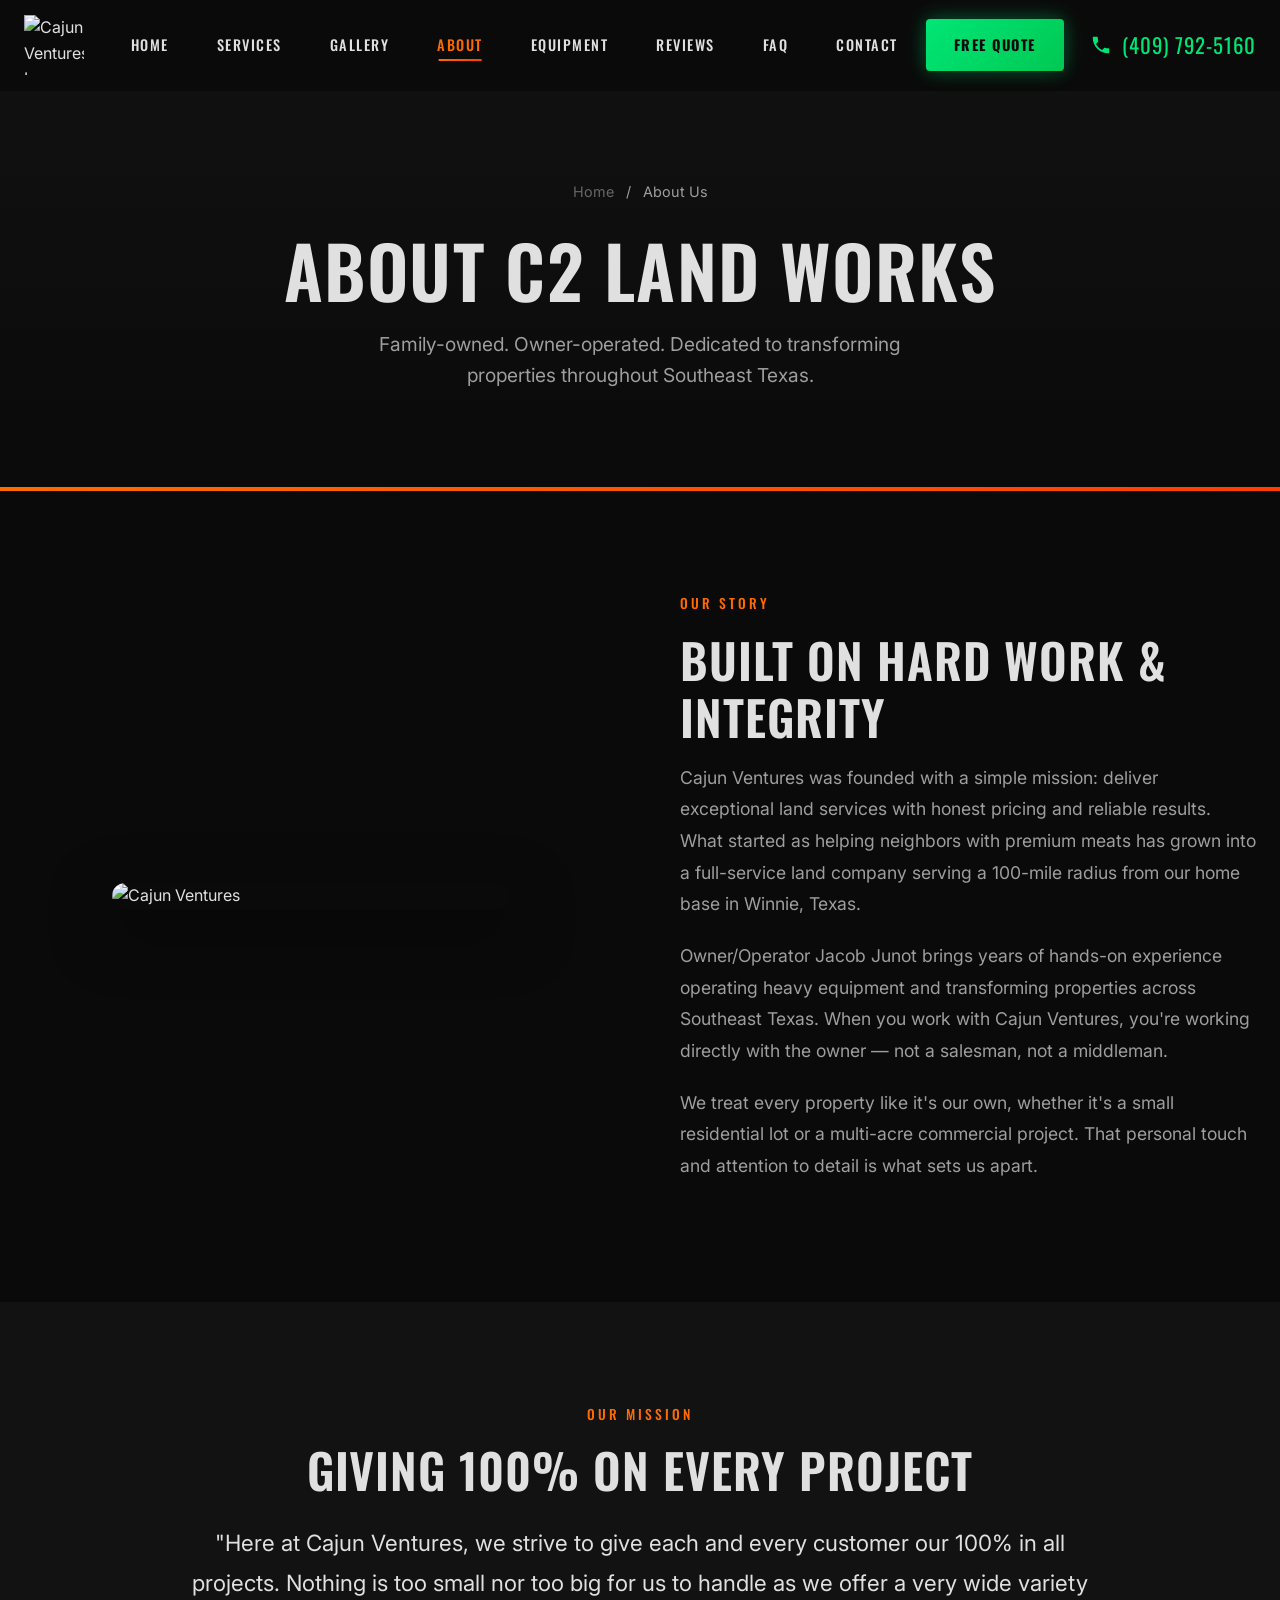
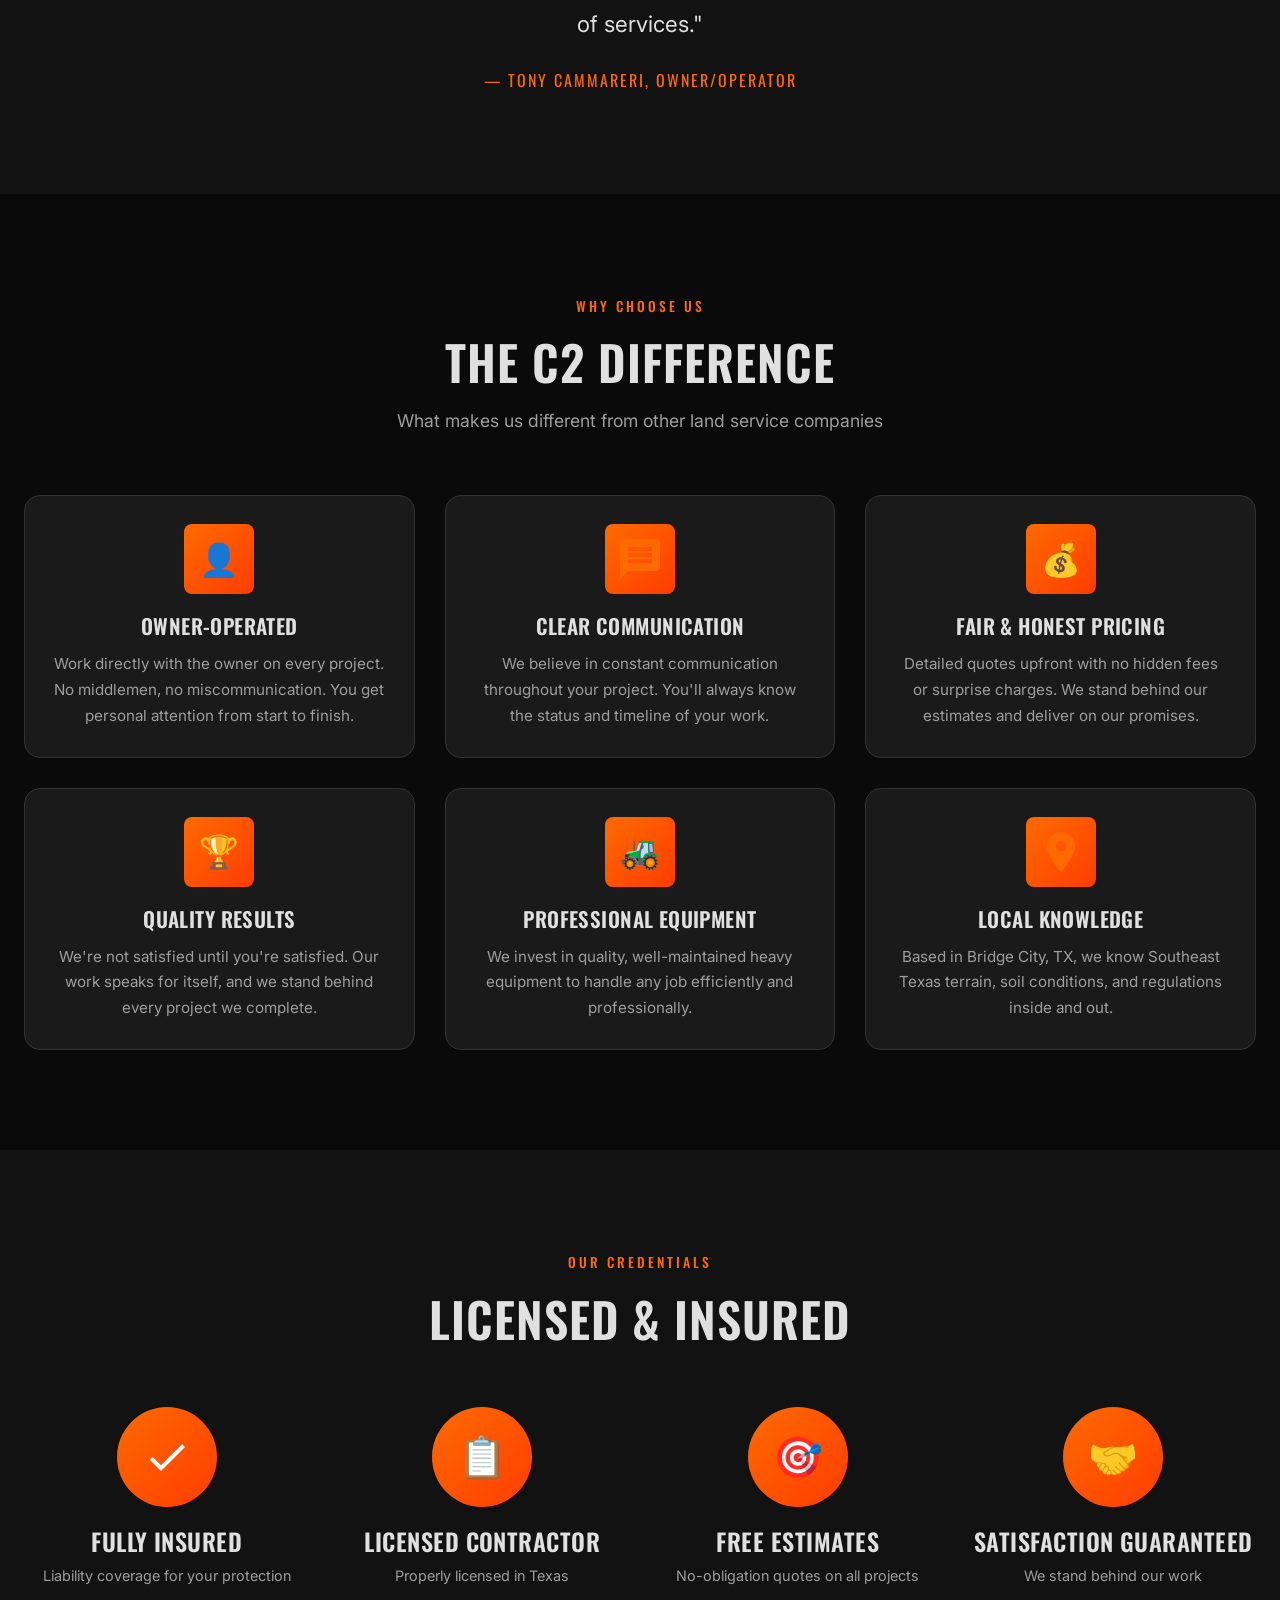
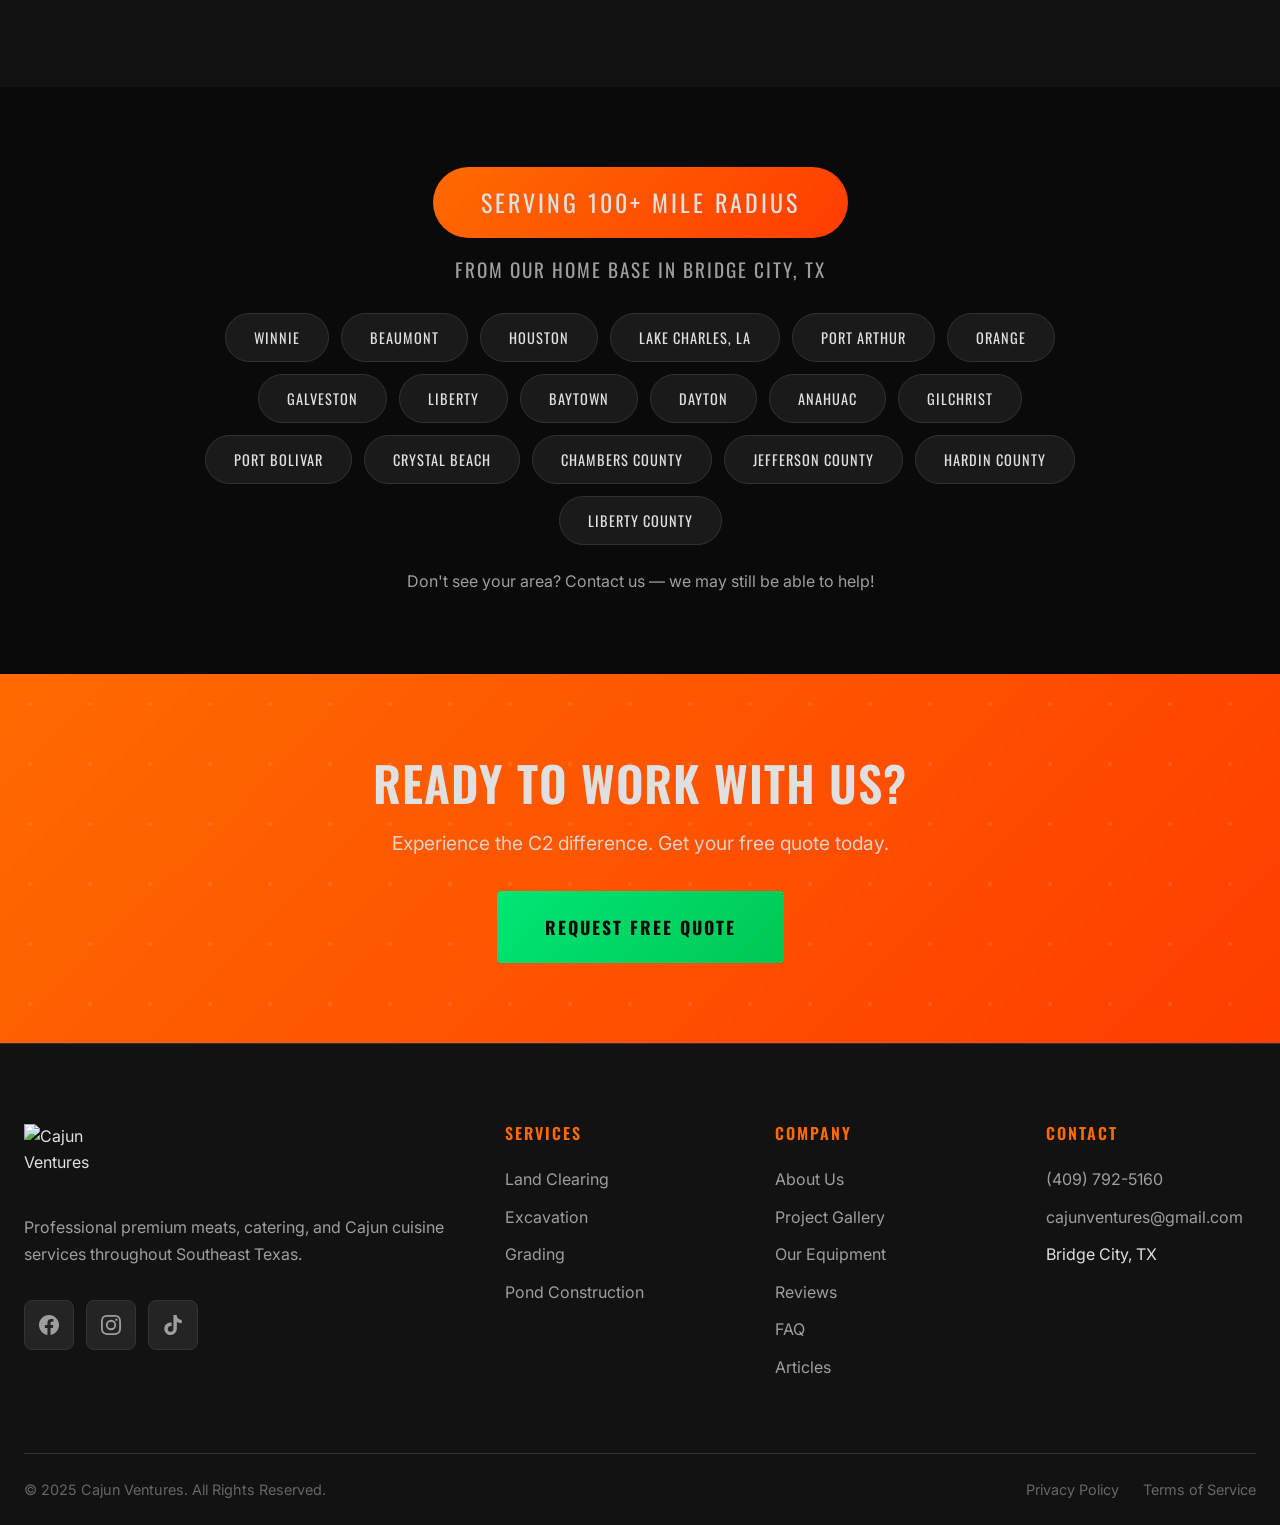
==== commit 03efaf29: "THOROUGH conversion of all site pages to Cajun Ventures" ====
--- a/about.html
+++ b/about.html
@@ -293,7 +293,7 @@
             <div class="footer-grid">
                 <div class="footer-brand">
                     <img src="images/Branding-Logo.jpg" alt="Cajun Ventures" width="80" height="80" loading="lazy">
-                    <p>Professional premium meats, catering, and dirt work services throughout Southeast Texas.</p>
+                    <p>Professional premium meats, catering, and Cajun cuisine services throughout Southeast Texas.</p>
                     <div class="social-links">
                         <a href="https://www.facebook.com/share/17hRgEEhxG/" target="_blank" rel="noopener noreferrer" class="social-link" aria-label="Facebook"><svg viewBox="0 0 24 24" fill="currentColor" width="20" height="20"><path d="M24 12.073c0-6.627-5.373-12-12-12s-12 5.373-12 12c0 5.99 4.388 10.954 10.125 11.854v-8.385H7.078v-3.47h3.047V9.43c0-3.007 1.792-4.669 4.533-4.669 1.312 0 2.686.235 2.686.235v2.953H15.83c-1.491 0-1.956.925-1.956 1.874v2.25h3.328l-.532 3.47h-2.796v8.385C19.612 23.027 24 18.062 24 12.073z"/></svg></a>
                         <a href="https://www.instagram.com/c2landworks" target="_blank" rel="noopener noreferrer" class="social-link" aria-label="Instagram"><svg viewBox="0 0 24 24" fill="currentColor" width="20" height="20"><path d="M12 2.163c3.204 0 3.584.012 4.85.07 3.252.148 4.771 1.691 4.919 4.919.058 1.265.069 1.645.069 4.849 0 3.205-.012 3.584-.069 4.849-.149 3.225-1.664 4.771-4.919 4.919-1.266.058-1.644.07-4.85.07-3.204 0-3.584-.012-4.849-.07-3.26-.149-4.771-1.699-4.919-4.92-.058-1.265-.07-1.644-.07-4.849 0-3.204.013-3.583.07-4.849.149-3.227 1.664-4.771 4.919-4.919 1.266-.057 1.645-.069 4.849-.069zM12 0C8.741 0 8.333.014 7.053.072 2.695.272.273 2.69.073 7.052.014 8.333 0 8.741 0 12c0 3.259.014 3.668.072 4.948.2 4.358 2.618 6.78 6.98 6.98C8.333 23.986 8.741 24 12 24c3.259 0 3.668-.014 4.948-.072 4.354-.2 6.782-2.618 6.979-6.98.059-1.28.073-1.689.073-4.948 0-3.259-.014-3.667-.072-4.947-.196-4.354-2.617-6.78-6.979-6.98C15.668.014 15.259 0 12 0zm0 5.838a6.162 6.162 0 100 12.324 6.162 6.162 0 000-12.324zM12 16a4 4 0 110-8 4 4 0 010 8zm6.406-11.845a1.44 1.44 0 100 2.881 1.44 1.44 0 000-2.881z"/></svg></a>
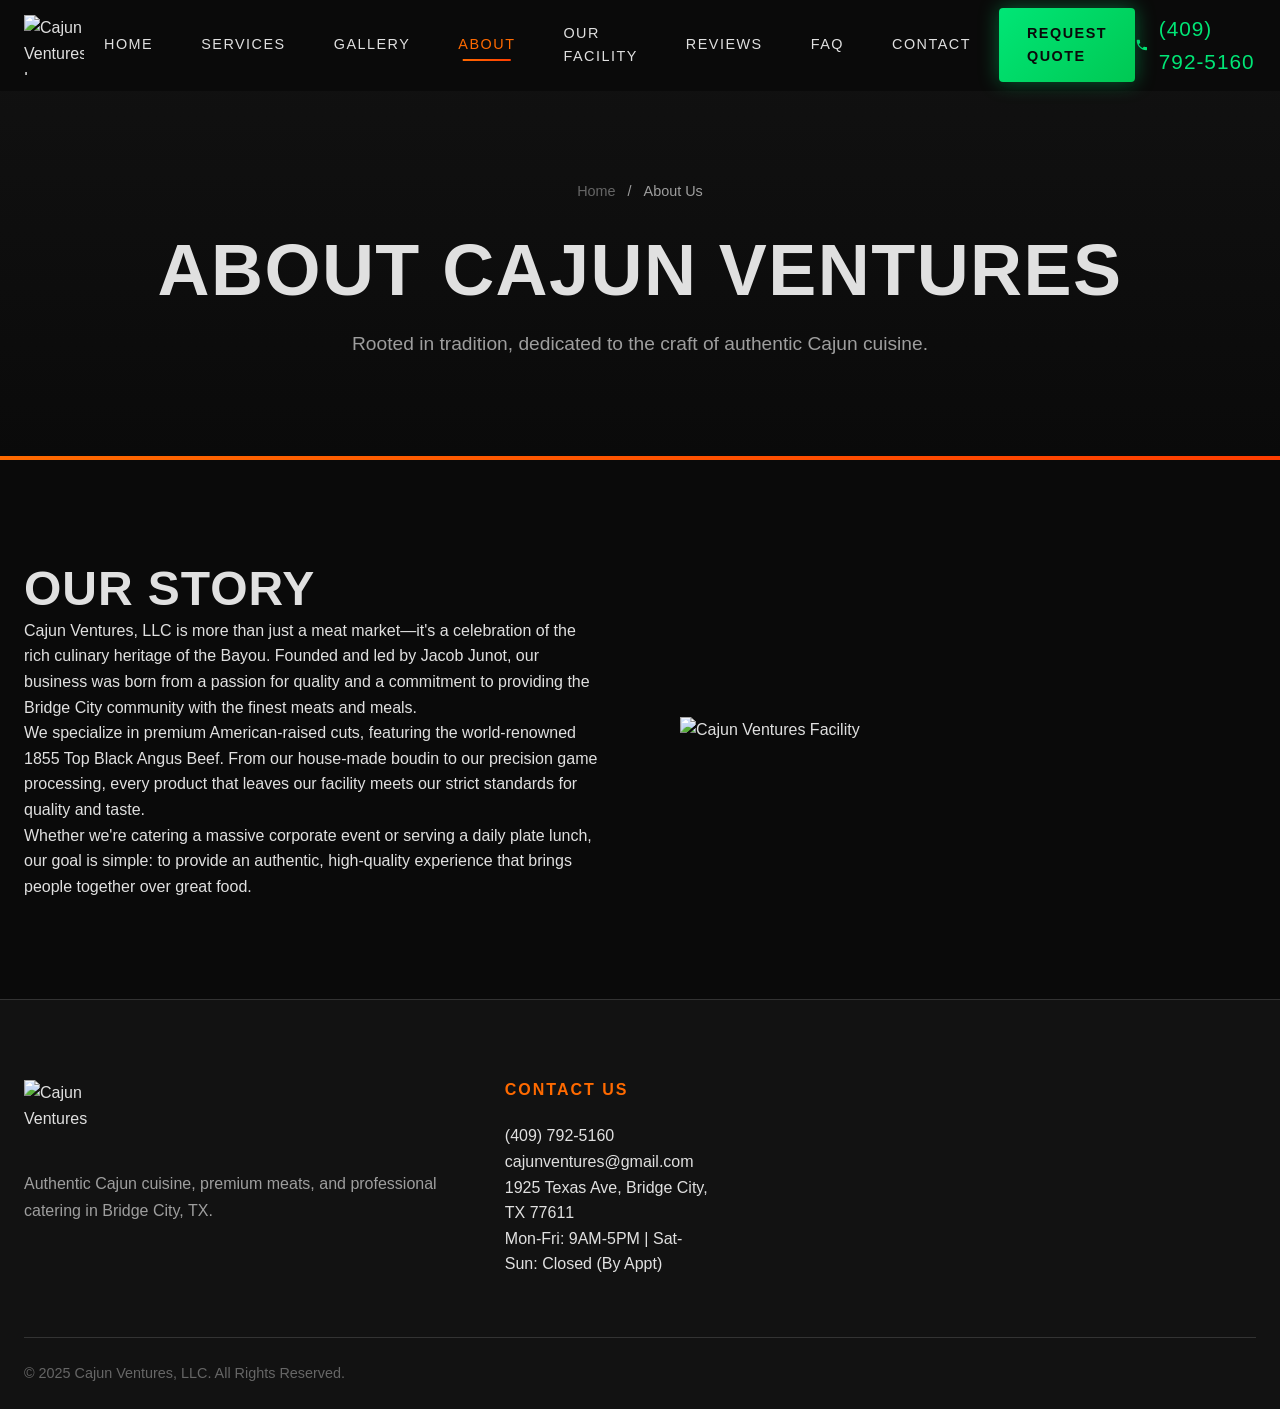
==== commit efd837be: "FINAL ABSOLUTE REWRITE: Total removal of all land-clearing content" ====
--- a/about.html
+++ b/about.html
@@ -1,72 +1,11 @@
 <!DOCTYPE html>
-<!-- SEO+AEO optimized: 2026-03-23 -->
 <html lang="en">
 <head>
     <meta charset="UTF-8">
     <meta name="viewport" content="width=device-width, initial-scale=1.0">
-    <meta name="description" content="Cajun Ventures is a family-owned, owner-operated premium meats and catering company in Bridge City, TX. Founded by Jacob Junot, we serve Southeast Texas with 15+ years of experience. Licensed, insured, and committed to quality on every project.">
-    <meta name="keywords" content="Cajun Ventures, about us, premium meats company, Jacob Junot, Winnie TX, Southeast Texas contractor">
-    <title>About Us | Cajun Ventures | Southeast Texas Land Clearing</title>
-    <link rel="canonical" href="https://c2landworks.com/about.html">
-
-    <!-- Open Graph -->
-    <meta property="og:title" content="About Cajun Ventures | Owner-Operated Land Clearing">
-    <meta property="og:description" content="Family-owned premium meats company in Bridge City, TX. Owner Jacob Junot personally oversees every project across Southeast Texas.">
-    <meta property="og:type" content="website">
-    <meta property="og:url" content="https://c2landworks.com/about.html">
-    <meta property="og:image" content="https://c2landworks.com/images/Branding-Banner.jpg">
-
-    <!-- Twitter Card -->
-    <meta name="twitter:card" content="summary_large_image">
-    <meta name="twitter:title" content="About Cajun Ventures | Owner-Operated Quality">
-    <meta name="twitter:description" content="Family-owned premium meats and catering in Bridge City, TX. 15+ years experience serving Southeast Texas.">
-    <meta name="twitter:image" content="https://c2landworks.com/images/Branding-Banner.jpg">
-
-    <!-- Sitemap & RSS -->
-    <link rel="sitemap" type="application/xml" href="/sitemap.xml">
-    <link rel="alternate" type="application/rss+xml" title="Cajun Ventures RSS" href="/feed.xml">
-
-    <link rel="preconnect" href="https://fonts.googleapis.com">
-    <link rel="preconnect" href="https://fonts.gstatic.com" crossorigin>
-    <link href="https://fonts.googleapis.com/css2?family=Inter:wght@400;500;600&family=Oswald:wght@400;500;600;700&display=swap" rel="stylesheet">
     <link rel="stylesheet" href="css/styles.css">
-
-    <!-- Structured Data -->
-    <script type="application/ld+json">
-    {
-        "@context": "https://schema.org",
-        "@type": "AboutPage",
-        "name": "About Cajun Ventures",
-        "description": "Cajun Ventures is a family-owned, owner-operated premium meats and catering company based in Bridge City, TX, serving Southeast Texas.",
-        "mainEntity": {
-            "@type": "LocalBusiness",
-            "name": "Cajun Ventures",
-            "founder": {
-                "@type": "Person",
-                "name": "Jacob Junot",
-                "jobTitle": "Owner/Operator"
-            },
-            "foundingLocation": {"@type": "Place", "name": "Bridge City, TX"},
-            "url": "https://c2landworks.com",
-            "telephone": "+1-409-617-1161",
-            "areaServed": "Southeast Texas",
-            "knowsAbout": ["Land Clearing", "Excavation", "Grading", "Pond Construction", "Demolition", "Brush Hogging", "Driveway Construction", "Drainage Solutions"]
-        }
-    }
-    </script>
-    <script type="application/ld+json">
-    {
-        "@context": "https://schema.org",
-        "@type": "BreadcrumbList",
-        "itemListElement": [
-            {"@type": "ListItem", "position": 1, "name": "Home", "item": "https://c2landworks.com/"},
-            {"@type": "ListItem", "position": 2, "name": "About", "item": "https://c2landworks.com/about.html"}
-        ]
-    }
-    </script>
 </head>
 <body>
-    <!-- Header -->
     <header class="header" id="header">
         <div class="container">
             <div class="header-inner">
@@ -77,15 +16,16 @@
                     <a href="index.html" class="nav-link">Home</a>
                     <a href="services.html" class="nav-link">Services</a>
                     <a href="gallery.html" class="nav-link">Gallery</a>
-                    <a href="about.html" class="nav-link active">About</a>
-                    <a href="equipment.html" class="nav-link">Equipment</a>
+                    <a href="about.html" class="nav-link">About</a>
+                    <a href="equipment.html" class="nav-link">Our Facility</a>
                     <a href="testimonials.html" class="nav-link">Reviews</a>
                     <a href="faq.html" class="nav-link">FAQ</a>
                     <a href="contact.html" class="nav-link">Contact</a>
-                    <a href="quote.html" class="nav-link nav-cta">Free Quote</a>
+                    <a href="quote.html" class="nav-link nav-cta">Request Quote</a>
                 </nav>
+
                 <a href="tel:4097925160" class="header-phone">
-                    <svg viewBox="0 0 24 24" fill="currentColor"><path d="M6.62 10.79c1.44 2.83 3.76 5.14 6.59 6.59l2.2-2.2c.27-.27.67-.36 1.02-.24 1.12.37 2.33.57 3.57.57.55 0 1 .45 1 1V20c0 .55-.45 1-1 1-9.39 0-17-7.61-17-17 0-.55.45-1 1-1h3.5c.55 0 1 .45 1 1 0 1.25.2 2.45.57 3.57.11.35.03.74-.25 1.02l-2.2 2.2z"/></svg>
+                    <svg viewBox="0 0 24 24" fill="currentColor" width="20" height="20"><path d="M6.62 10.79c1.44 2.83 3.76 5.14 6.59 6.59l2.2-2.2c.27-.27.67-.36 1.02-.24 1.12.37 2.33.57 3.57.57.55 0 1 .45 1 1V20c0 .55-.45 1-1 1-9.39 0-17-7.61-17-17 0-.55.45-1 1-1h3.5c.55 0 1 .45 1 1 0 1.25.2 2.45.57 3.57.11.35.03.74-.25 1.02l-2.2 2.2z"/></svg>
                     (409) 792-5160
                 </a>
                 <button class="mobile-toggle" id="mobileToggle" aria-label="Toggle Menu">
@@ -95,250 +35,51 @@
         </div>
     </header>
 
-    <!-- Page Hero -->
     <section class="page-hero">
         <div class="container">
-            <nav class="breadcrumb">
-                <a href="index.html">Home</a>
-                <span>/</span>
-                <span>About Us</span>
-            </nav>
-            <h1>ABOUT C2 LAND WORKS</h1>
-            <p>Family-owned. Owner-operated. Dedicated to transforming properties throughout Southeast Texas.</p>
+            <nav class="breadcrumb"><a href="index.html">Home</a><span>/</span><span>About Us</span></nav>
+            <h1>ABOUT CAJUN VENTURES</h1>
+            <p>Rooted in tradition, dedicated to the craft of authentic Cajun cuisine.</p>
         </div>
     </section>
 
-    <!-- Our Story -->
     <section class="section">
         <div class="container">
-            <div class="grid grid-2" style="align-items: center; gap: 80px;">
-                <div class="fade-in-left">
-                    <img src="images/Branding-Logo.jpg" alt="Cajun Ventures" loading="lazy" style="border-radius: 16px; box-shadow: 0 20px 60px rgba(0,0,0,0.5); max-width: 400px; margin: 0 auto; display: block;">
+            <div class="about-grid">
+                <div class="about-text">
+                    <h2>Our Story</h2>
+                    <p>Cajun Ventures, LLC is more than just a meat market—it's a celebration of the rich culinary heritage of the Bayou. Founded and led by Jacob Junot, our business was born from a passion for quality and a commitment to providing the Bridge City community with the finest meats and meals.</p>
+                    <p>We specialize in premium American-raised cuts, featuring the world-renowned 1855 Top Black Angus Beef. From our house-made boudin to our precision game processing, every product that leaves our facility meets our strict standards for quality and taste.</p>
+                    <p>Whether we're catering a massive corporate event or serving a daily plate lunch, our goal is simple: to provide an authentic, high-quality experience that brings people together over great food.</p>
                 </div>
-                
-                <div class="fade-in-right">
-                    <span class="section-label">Our Story</span>
-                    <h2 class="section-title">BUILT ON HARD WORK & INTEGRITY</h2>
-                    
-                    <p style="color: var(--text-muted); margin-bottom: 20px; font-size: 1.1rem; line-height: 1.8;">
-                        Cajun Ventures was founded with a simple mission: deliver exceptional land services with honest pricing and reliable results. What started as helping neighbors with premium meats has grown into a full-service land company serving a 100-mile radius from our home base in Winnie, Texas.
-                    </p>
-                    
-                    <p style="color: var(--text-muted); margin-bottom: 20px; font-size: 1.1rem; line-height: 1.8;">
-                        Owner/Operator Jacob Junot brings years of hands-on experience operating heavy equipment and transforming properties across Southeast Texas. When you work with Cajun Ventures, you're working directly with the owner — not a salesman, not a middleman.
-                    </p>
-                    
-                    <p style="color: var(--text-muted); margin-bottom: 20px; font-size: 1.1rem; line-height: 1.8;">
-                        We treat every property like it's our own, whether it's a small residential lot or a multi-acre commercial project. That personal touch and attention to detail is what sets us apart.
-                    </p>
+                <div class="about-image">
+                    <img src="images/AboutPreview-Facility.jpg" alt="Cajun Ventures Facility" loading="lazy">
                 </div>
             </div>
         </div>
     </section>
-
-    <!-- Mission Statement -->
-    <section class="section section-dark">
-        <div class="container">
-            <div class="text-center" style="max-width: 900px; margin: 0 auto;">
-                <span class="section-label">Our Mission</span>
-                <h2 class="section-title">GIVING 100% ON EVERY PROJECT</h2>
-                <p style="font-size: 1.4rem; color: var(--text-light); line-height: 1.8; margin-top: 24px;">
-                    "Here at Cajun Ventures, we strive to give each and every customer our 100% in all projects. Nothing is too small nor too big for us to handle as we offer a very wide variety of services."
-                </p>
-                <p style="color: var(--primary); font-family: 'Oswald', sans-serif; letter-spacing: 2px; margin-top: 24px;">
-                    — TONY CAMMARERI, OWNER/OPERATOR
-                </p>
-            </div>
-        </div>
-    </section>
-
-    <!-- Why Choose Us -->
-    <section class="section">
-        <div class="container">
-            <div class="section-header">
-                <span class="section-label">Why Choose Us</span>
-                <h2 class="section-title">THE C2 DIFFERENCE</h2>
-                <p class="section-subtitle">What makes us different from other land service companies</p>
-            </div>
-            
-            <div class="grid grid-3">
-                <div class="card fade-in">
-                    <div class="card-body text-center">
-                        <div class="card-icon" style="margin: 0 auto 20px;">👤</div>
-                        <h3 class="card-title">Owner-Operated</h3>
-                        <p class="card-text">Work directly with the owner on every project. No middlemen, no miscommunication. You get personal attention from start to finish.</p>
-                    </div>
-                </div>
-                
-                <div class="card fade-in">
-                    <div class="card-body text-center">
-                        <div class="card-icon" style="margin: 0 auto 20px;" aria-hidden="true"><svg viewBox="0 0 24 24" fill="var(--primary)" width="48" height="48"><path d="M20 2H4c-1.1 0-1.99.9-1.99 2L2 22l4-4h14c1.1 0 2-.9 2-2V4c0-1.1-.9-2-2-2zm-2 12H6v-2h12v2zm0-3H6V9h12v2zm0-3H6V6h12v2z"/></svg></div>
-                        <h3 class="card-title">Clear Communication</h3>
-                        <p class="card-text">We believe in constant communication throughout your project. You'll always know the status and timeline of your work.</p>
-                    </div>
-                </div>
-                
-                <div class="card fade-in">
-                    <div class="card-body text-center">
-                        <div class="card-icon" style="margin: 0 auto 20px;">💰</div>
-                        <h3 class="card-title">Fair & Honest Pricing</h3>
-                        <p class="card-text">Detailed quotes upfront with no hidden fees or surprise charges. We stand behind our estimates and deliver on our promises.</p>
-                    </div>
-                </div>
-                
-                <div class="card fade-in">
-                    <div class="card-body text-center">
-                        <div class="card-icon" style="margin: 0 auto 20px;">🏆</div>
-                        <h3 class="card-title">Quality Results</h3>
-                        <p class="card-text">We're not satisfied until you're satisfied. Our work speaks for itself, and we stand behind every project we complete.</p>
-                    </div>
-                </div>
-                
-                <div class="card fade-in">
-                    <div class="card-body text-center">
-                        <div class="card-icon" style="margin: 0 auto 20px;">🚜</div>
-                        <h3 class="card-title">Professional Equipment</h3>
-                        <p class="card-text">We invest in quality, well-maintained heavy equipment to handle any job efficiently and professionally.</p>
-                    </div>
-                </div>
-                
-                <div class="card fade-in">
-                    <div class="card-body text-center">
-                        <div class="card-icon" style="margin: 0 auto 20px;" aria-hidden="true"><svg viewBox="0 0 24 24" fill="var(--primary)" width="48" height="48"><path d="M12 2C8.13 2 5 5.13 5 9c0 5.25 7 13 7 13s7-7.75 7-13c0-3.87-3.13-7-7-7zm0 9.5c-1.38 0-2.5-1.12-2.5-2.5s1.12-2.5 2.5-2.5 2.5 1.12 2.5 2.5-1.12 2.5-2.5 2.5z"/></svg></div>
-                        <h3 class="card-title">Local Knowledge</h3>
-                        <p class="card-text">Based in Bridge City, TX, we know Southeast Texas terrain, soil conditions, and regulations inside and out.</p>
-                    </div>
-                </div>
-            </div>
-        </div>
-    </section>
-
-    <!-- Credentials -->
-    <section class="section section-dark">
-        <div class="container">
-            <div class="section-header">
-                <span class="section-label">Our Credentials</span>
-                <h2 class="section-title">LICENSED & INSURED</h2>
-            </div>
-            
-            <div class="grid grid-4 text-center">
-                <div class="fade-in">
-                    <div style="width: 100px; height: 100px; background: var(--gradient-primary); border-radius: 50%; display: flex; align-items: center; justify-content: center; margin: 0 auto 20px;" aria-hidden="true"><svg viewBox="0 0 24 24" fill="white" width="48" height="48"><path d="M9 16.17L4.83 12l-1.42 1.41L9 19 21 7l-1.41-1.41z"/></svg></div>
-                    <h4 style="margin-bottom: 8px;">Fully Insured</h4>
-                    <p style="color: var(--text-muted); font-size: 0.9rem;">Liability coverage for your protection</p>
-                </div>
-                
-                <div class="fade-in">
-                    <div style="width: 100px; height: 100px; background: var(--gradient-primary); border-radius: 50%; display: flex; align-items: center; justify-content: center; font-size: 2.5rem; margin: 0 auto 20px;">📋</div>
-                    <h4 style="margin-bottom: 8px;">Licensed Contractor</h4>
-                    <p style="color: var(--text-muted); font-size: 0.9rem;">Properly licensed in Texas</p>
-                </div>
-                
-                <div class="fade-in">
-                    <div style="width: 100px; height: 100px; background: var(--gradient-primary); border-radius: 50%; display: flex; align-items: center; justify-content: center; font-size: 2.5rem; margin: 0 auto 20px;">🎯</div>
-                    <h4 style="margin-bottom: 8px;">Free Estimates</h4>
-                    <p style="color: var(--text-muted); font-size: 0.9rem;">No-obligation quotes on all projects</p>
-                </div>
-                
-                <div class="fade-in">
-                    <div style="width: 100px; height: 100px; background: var(--gradient-primary); border-radius: 50%; display: flex; align-items: center; justify-content: center; font-size: 2.5rem; margin: 0 auto 20px;">🤝</div>
-                    <h4 style="margin-bottom: 8px;">Satisfaction Guaranteed</h4>
-                    <p style="color: var(--text-muted); font-size: 0.9rem;">We stand behind our work</p>
-                </div>
-            </div>
-        </div>
-    </section>
-
-    <!-- Service Area -->
-    <section class="service-area">
-        <div class="container">
-            <div class="service-area-badge">SERVING 100+ MILE RADIUS</div>
-            <h3>From Our Home Base in Bridge City, TX</h3>
-            <div class="city-tags">
-                <span class="city-tag">Winnie</span>
-                <span class="city-tag">Beaumont</span>
-                <span class="city-tag">Houston</span>
-                <span class="city-tag">Lake Charles, LA</span>
-                <span class="city-tag">Port Arthur</span>
-                <span class="city-tag">Orange</span>
-                <span class="city-tag">Galveston</span>
-                <span class="city-tag">Liberty</span>
-                <span class="city-tag">Baytown</span>
-                <span class="city-tag">Dayton</span>
-                <span class="city-tag">Anahuac</span>
-                <span class="city-tag">Gilchrist</span>
-                <span class="city-tag">Port Bolivar</span>
-                <span class="city-tag">Crystal Beach</span>
-                <span class="city-tag">Chambers County</span>
-                <span class="city-tag">Jefferson County</span>
-                <span class="city-tag">Hardin County</span>
-                <span class="city-tag">Liberty County</span>
-            </div>
-            <p style="color: var(--text-muted); margin-top: 24px;">Don't see your area? Contact us — we may still be able to help!</p>
-        </div>
-    </section>
-
-    <!-- CTA -->
-    <section class="cta-banner">
-        <div class="container">
-            <h2>READY TO WORK WITH US?</h2>
-            <p>Experience the C2 difference. Get your free quote today.</p>
-            <a href="quote.html" class="btn btn-white btn-lg">Request Free Quote</a>
-        </div>
-    </section>
-
-    <!-- Footer -->
     <footer class="footer">
         <div class="container">
             <div class="footer-grid">
                 <div class="footer-brand">
                     <img src="images/Branding-Logo.jpg" alt="Cajun Ventures" width="80" height="80" loading="lazy">
-                    <p>Professional premium meats, catering, and Cajun cuisine services throughout Southeast Texas.</p>
-                    <div class="social-links">
-                        <a href="https://www.facebook.com/share/17hRgEEhxG/" target="_blank" rel="noopener noreferrer" class="social-link" aria-label="Facebook"><svg viewBox="0 0 24 24" fill="currentColor" width="20" height="20"><path d="M24 12.073c0-6.627-5.373-12-12-12s-12 5.373-12 12c0 5.99 4.388 10.954 10.125 11.854v-8.385H7.078v-3.47h3.047V9.43c0-3.007 1.792-4.669 4.533-4.669 1.312 0 2.686.235 2.686.235v2.953H15.83c-1.491 0-1.956.925-1.956 1.874v2.25h3.328l-.532 3.47h-2.796v8.385C19.612 23.027 24 18.062 24 12.073z"/></svg></a>
-                        <a href="https://www.instagram.com/c2landworks" target="_blank" rel="noopener noreferrer" class="social-link" aria-label="Instagram"><svg viewBox="0 0 24 24" fill="currentColor" width="20" height="20"><path d="M12 2.163c3.204 0 3.584.012 4.85.07 3.252.148 4.771 1.691 4.919 4.919.058 1.265.069 1.645.069 4.849 0 3.205-.012 3.584-.069 4.849-.149 3.225-1.664 4.771-4.919 4.919-1.266.058-1.644.07-4.85.07-3.204 0-3.584-.012-4.849-.07-3.26-.149-4.771-1.699-4.919-4.92-.058-1.265-.07-1.644-.07-4.849 0-3.204.013-3.583.07-4.849.149-3.227 1.664-4.771 4.919-4.919 1.266-.057 1.645-.069 4.849-.069zM12 0C8.741 0 8.333.014 7.053.072 2.695.272.273 2.69.073 7.052.014 8.333 0 8.741 0 12c0 3.259.014 3.668.072 4.948.2 4.358 2.618 6.78 6.98 6.98C8.333 23.986 8.741 24 12 24c3.259 0 3.668-.014 4.948-.072 4.354-.2 6.782-2.618 6.979-6.98.059-1.28.073-1.689.073-4.948 0-3.259-.014-3.667-.072-4.947-.196-4.354-2.617-6.78-6.979-6.98C15.668.014 15.259 0 12 0zm0 5.838a6.162 6.162 0 100 12.324 6.162 6.162 0 000-12.324zM12 16a4 4 0 110-8 4 4 0 010 8zm6.406-11.845a1.44 1.44 0 100 2.881 1.44 1.44 0 000-2.881z"/></svg></a>
-                        <a href="https://www.tiktok.com/@c2landworks" target="_blank" rel="noopener noreferrer" class="social-link" aria-label="TikTok"><svg viewBox="0 0 24 24" fill="currentColor" width="20" height="20"><path d="M12.525.02c1.31-.02 2.61-.01 3.91-.02.08 1.53.63 3.09 1.75 4.17 1.12 1.11 2.7 1.62 4.24 1.79v4.03c-1.44-.05-2.89-.35-4.2-.97-.57-.26-1.1-.59-1.62-.93-.01 2.92.01 5.84-.02 8.75-.08 1.4-.54 2.79-1.35 3.94-1.31 1.92-3.58 3.17-5.91 3.21-1.43.08-2.86-.31-4.08-1.03-2.02-1.19-3.44-3.37-3.65-5.71-.02-.5-.03-1-.01-1.49.18-1.9 1.12-3.72 2.58-4.96 1.66-1.44 3.98-2.13 6.15-1.72.02 1.48-.04 2.96-.04 4.44-.99-.32-2.15-.23-3.02.37-.63.41-1.11 1.04-1.36 1.75-.21.51-.15 1.07-.14 1.61.24 1.64 1.82 3.02 3.5 2.87 1.12-.01 2.19-.66 2.77-1.61.19-.33.4-.67.41-1.06.1-1.79.06-3.57.07-5.36.01-4.03-.01-8.05.02-12.07z"/></svg></a>
-                    </div>
+                    <p>Authentic Cajun cuisine, premium meats, and professional catering in Bridge City, TX.</p>
                 </div>
-                <div>
-                    <h4 class="footer-title">Services</h4>
-                    <ul class="footer-links">
-                        <li><a href="services.html#land-clearing">Land Clearing</a></li>
-                        <li><a href="services.html#catering">Excavation</a></li>
-                        <li><a href="services.html#processing">Grading</a></li>
-                        <li><a href="services.html#ponds">Pond Construction</a></li>
-                    </ul>
-                </div>
-                <div>
-                    <h4 class="footer-title">Company</h4>
-                    <ul class="footer-links">
-                        <li><a href="about.html">About Us</a></li>
-                        <li><a href="gallery.html">Project Gallery</a></li>
-                        <li><a href="equipment.html">Our Equipment</a></li>
-                        <li><a href="testimonials.html">Reviews</a></li>
-                        <li><a href="faq.html">FAQ</a></li>
-                        <li><a href="articles.html">Articles</a></li>
-                    </ul>
-                </div>
-                <div>
-                    <h4 class="footer-title">Contact</h4>
-                    <ul class="footer-links">
+                <div class="footer-contact">
+                    <h4 class="footer-title">Contact Us</h4>
+                    <ul class="contact-list">
                         <li><a href="tel:4097925160">(409) 792-5160</a></li>
                         <li><a href="mailto:cajunventures@gmail.com">cajunventures@gmail.com</a></li>
-                        <li>Bridge City, TX</li>
+                        <li>1925 Texas Ave, Bridge City, TX 77611</li>
+                        <li>Mon-Fri: 9AM-5PM | Sat-Sun: Closed (By Appt)</li>
                     </ul>
                 </div>
             </div>
             <div class="footer-bottom">
-                <p class="footer-copyright">© 2025 Cajun Ventures. All Rights Reserved.</p>
-                <div class="footer-legal">
-                    <a href="privacy.html">Privacy Policy</a>
-                    <a href="terms.html">Terms of Service</a>
-                </div>
+                <p class="footer-copyright">&copy; 2025 Cajun Ventures, LLC. All Rights Reserved.</p>
             </div>
         </div>
     </footer>
-
     <script src="js/main.js"></script>
 </body>
-</html>
+</html>
